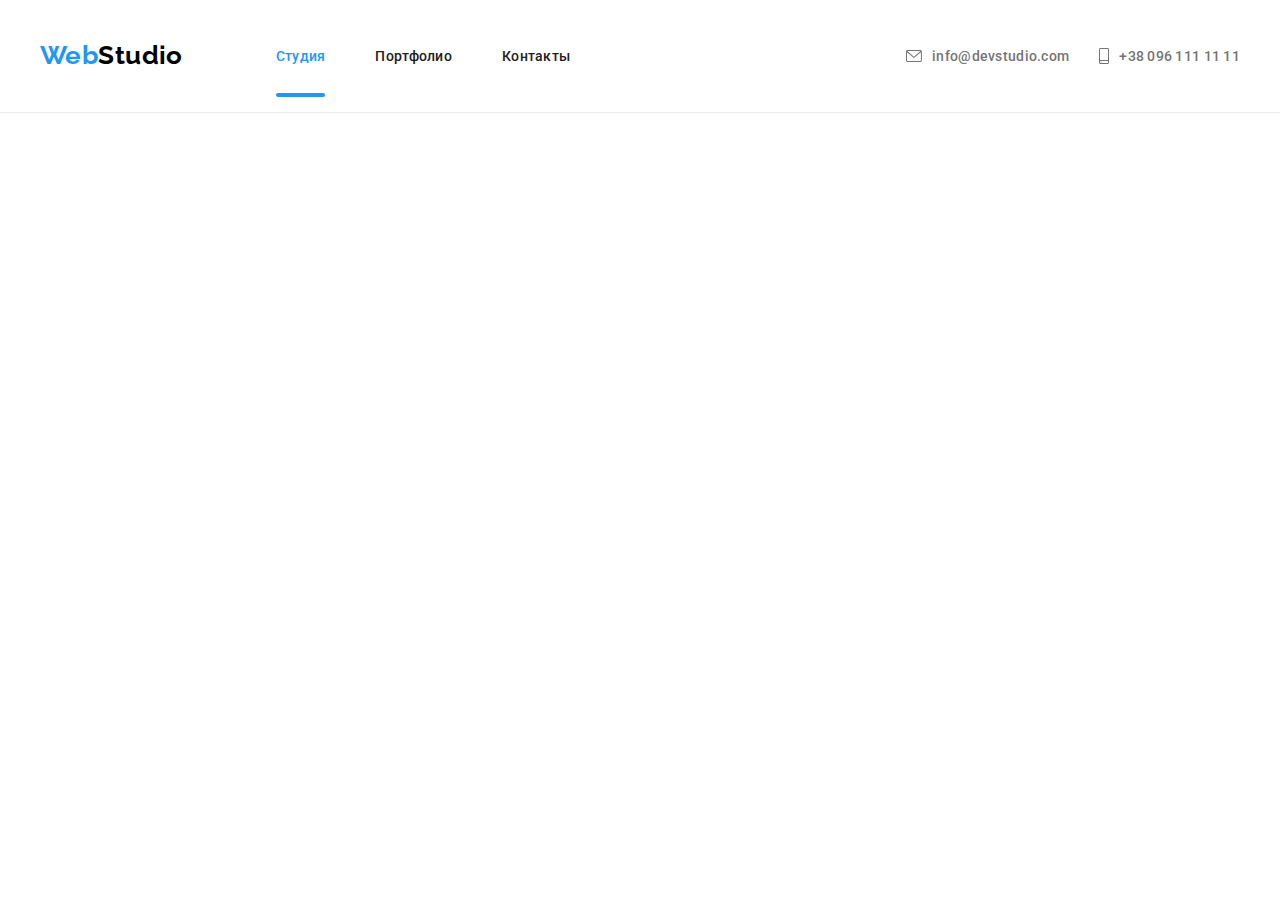
==== index.html @ 14b36545 "add burger-menu" ====
<!DOCTYPE html>
<html lang="ru">
  <head>
    <meta charset="UTF-8" />
    <meta http-equiv="X-UA-Compatible" content="IE=edge" />
    <meta name="viewport" content="width=device-width, initial-scale=1.0" />
    <title>Webstudio</title>
    <link rel="preconnect" href="https://fonts.googleapis.com" />
    <link rel="preconnect" href="https://fonts.gstatic.com" crossorigin />
    <link
      href="https://fonts.googleapis.com/css2?family=Raleway:wght@700&family=Roboto:wght@400;500;700;900&display=swap"
      rel="stylesheet"
    />
    <link
      rel="stylesheet"
      href="https://cdnjs.cloudflare.com/ajax/libs/modern-normalize/1.1.0/modern-normalize.min.css"
      integrity="sha512-wpPYUAdjBVSE4KJnH1VR1HeZfpl1ub8YT/NKx4PuQ5NmX2tKuGu6U/JRp5y+Y8XG2tV+wKQpNHVUX03MfMFn9Q=="
      crossorigin="anonymous"
      referrerpolicy="no-referrer"
    />
    <link rel="stylesheet" href="./css/main.min.css " />
  </head>
  <body>
    <!-- Шапка сайта -->
    <header class="header">
      <div class="container header-container">
        <a class="logo link" href="./index.html" lang="en">
          <span class="logo--accent-color">Web</span>Studio
        </a>

        <nav class="navigation">
          <ul class="navigation__list list">
            <li class="navigation__item">
              <a
                href="./index.html"
                class="navigation__link current text-link link"
                >Студия
              </a>
            </li>
            <li class="navigation__item">
              <a href="./portfolio.html" class="navigation__link text-link link"
                >Портфолио</a
              >
            </li>
            <li class="navigation__item">
              <a href="" class="navigation__link text-link link">Контакты</a>
            </li>
          </ul>
        </nav>
        <ul class="contacts">
          <li class="contacts__item link">
            <a
              class="contacts__link text-link"
              href="mailto:info@devstudio.com"
            >
              <svg class="contacts__icon leter" width="16" height="12">
                <use href="./images/icons.svg#leter"></use>
              </svg>
              info@devstudio.com</a
            >
          </li>
          <li class="contacts__item link">
            <a href="tel:+380961111111" class="contacts__link text-link">
              <svg class="contacts__icon smartphone" width="10" height="16">
                <use href="./images/icons.svg#smartphone"></use>
              </svg>
              +38 096 111 11 11
            </a>
          </li>
        </ul>
        <!-- Мобильное меню -->
        <button class="burger-menu" data-menu-open>
          <svg
            class="burger-icon-icon"
            aria-label="Переключатель мобильного меню"
            height="40px"
            width="40px"
          >
            <use href="./images/icons.svg#open-menu-mobile"></use>
          </svg>
        </button>
      </div>

      <div class="mobile-menu is-hidden" data-menu>
        <div class="mobile-menu__container">
          <button class="close-btn" data-menu-close>
            <svg class="close-btn-icon">
              <use href="./images/icons.svg#close-menu-mobile"></use>
            </svg>
          </button>
          <div class="mobile-menu__navigation">
            <ul class="mobile-menu__list list">
              <li class="mobile-menu__item">
                <a href="index.html" class="mobile-menu__link link">Студия</a>
              </li>
              <li class="mobile-menu__item">
                <a href="portfolio.html" class="mobile-menu__link link"
                  >Портфолио</a
                >
              </li>
              <li class="mobile-menu__item">
                <a href="" class="mobile-menu__link link">Контакты</a>
              </li>
            </ul>
          </div>
          <div class="mobile-menu__contacts">
            <ul class="mobile-contacts list">
              <li class="mobile-contacts__item">
                <a
                  href="tel:+380961111111"
                  class="
                    mobile-contacts__link mobile-contacts__link--markout
                    link
                  "
                  >+38 096 111 11 11</a
                >
              </li>
              <li class="mobile-contacts__item">
                <a
                  href="mailto:info@devstudio.com"
                  class="mobile-contacts__link link"
                  >info@devstudio.com</a
                >
              </li>
            </ul>
            <ul class="mobile-social list">
              <li class="mobile-social__item">
                <a href="" class="mobile-social__link link">Instagram</a>
              </li>
              <li class="mobile-social__item">
                <a href="" class="mobile-social__link link">Twitter</a>
              </li>
              <li class="mobile-social__item">
                <a href="" class="mobile-social__link link">Facebook</a>
              </li>
              <li class="mobile-social__item">
                <a href="" class="mobile-social__link link">LinkedIn</a>
              </li>
            </ul>
          </div>
        </div>
      </div>
    </header>

    <main>
      <!-- Герой -->
      <!-- <section class="hero hero--overlay">
        <div class="container">
          <h1 class="hero__title">Эффективные решения для вашего бизнеса</h1>
          <button data-modal-open type="button" class="button hero--button">
            Заказать услугу
          </button>
        </div>
      </section> -->

      <!--Наши преимущества-->
      <!-- <section class="section features">
        <div class="container">
          <h2 class="visually-hidden">Особенности</h2>
          <ul class="features__menu list">
            <li class="features__item">
              <div class="features__icon">
                <svg class="auth-nav-svg" width="70px" height="70px">
                  <use href="./images/icons.svg#icon-antenna"></use>
                </svg>
              </div>
              <h3 class="features__title">Внимание к деталям</h3>
              <p class="features__submit">
                Идейные соображения, а также начало повседневной работы по
                формированию позиции.
              </p>
            </li>
            <li class="features__item">
              <div class="features__icon">
                <svg class="auth-nav-svg" width="70px" height="70px">
                  <use href="./images/icons.svg#icon-clock"></use>
                </svg>
              </div>
              <h3 class="features__title">Пунктуальность</h3>
              <p class="features__submit">
                Задача организации, в особенности же рамки и место обучения
                кадров влечет за собой.
              </p>
            </li>
            <li class="features__item">
              <div class="features__icon">
                <svg class="auth-nav-svg" width="70px" height="70px">
                  <use href="./images/icons.svg#icon-diagram"></use>
                </svg>
              </div>
              <h3 class="features__title">Планирование</h3>
              <p class="features__submit">
                Равным образом консультация с широким активом в значительной
                степени обуславливает.
              </p>
            </li>
            <li class="features__item">
              <div class="features__icon">
                <svg class="auth-nav-svg" width="70px" height="70px">
                  <use href="./images/icons.svg#icon-astronaut"></use>
                </svg>
              </div>
              <h3 class="features__title">Современные технологии</h3>
              <p class="features__submit">
                Значимость этих проблем настолько очевидна, что реализация
                плановых заданий.
              </p>
            </li>
          </ul>
        </div>
      </section> -->
      <!--Чем мы занимаемся-->
      <!-- <section class="section work">
        <div class="container">
          <h2 class="section-title">Чем мы занимаемся</h2>
          <ul class="image-set list">
            <li class="image-set__item">
              <img
                class="image-set__image"
                src="./images/programer-working-his-desk.jpg"
                alt="программист работает за компьютером"
                style="width: 370px; height: 294px"
              />
              <div class="image-set__title">
                <h3 class="image-set__background">Десктопные приложения</h3>
              </div>
            </li>
            <li class="image-set__item">
              <img
                class="image-set__image"
                src="./images/designers-are-developing-application-smartphones.jpg"
                alt="дизайнер разрабатывает дизайн для телефона"
                style="width: 370px; height: 294px"
              />
              <div class="image-set__title">
                <h3 class="image-set__background">Мобильные приложения</h3>
              </div>
            </li>
            <li class="image-set__item">
              <img
                class="image-set__image"
                src="./images/creative-artist-web-design-with-working-colour.jpg"
                alt="вебдизайнер работает над цветом"
                style="width: 370px; height: 294px"
              />
              <div class="image-set__title">
                <h3 class="image-set__background">Дизайнерские решения</h3>
              </div>
            </li>
          </ul>
        </div>
      </section> -->
      <!--Наша команда-->
      <!-- <section class="team">
        <div class="container">
          <h2 class="section-title">Наша команда</h2>
          <ul class="team__menu list">
            <li class="team__item">
              <img
                class="team__image"
                src="./images/igor.jpg"
                alt="Игорь Демьяненко"
                style="width: 270px; height: 260px"
              />
              <div class="team__member">
                <h3 class="team__heading">Игорь Демьяненко</h3>
                <p lang="en" class="team__position">Product Designer</p>
                <ul class="social-menu team-social-menu list">
                  <li class="social-menu__item">
                    <a href="" class="social-menu__link">
                      <svg class="social-menu__icon" width="20" height="20">
                        <use href="./images/icons.svg#icon-instagram"></use>
                      </svg>
                    </a>
                  </li>
                  <li class="social-menu__item">
                    <a href="" class="social-menu__link">
                      <svg class="social-menu__icon" width="20" height="20">
                        <use href="./images/icons.svg#icon-twitter"></use>
                      </svg>
                    </a>
                  </li>
                  <li class="social-menu__item">
                    <a href="" class="social-menu__link">
                      <svg class="social-menu__icon" width="20" height="20">
                        <use href="./images/icons.svg#icon-facebook"></use>
                      </svg>
                    </a>
                  </li>
                  <li class="social-menu__item">
                    <a href="" class="social-menu__link">
                      <svg class="social-menu__icon" width="20" height="20">
                        <use href="./images/icons.svg#icon-linkedin"></use>
                      </svg>
                    </a>
                  </li>
                </ul>
              </div>
            </li>
            <li class="team__item">
              <img
                class="team__image"
                src="./images/olga.jpg"
                alt="Ольга Репина"
                style="width: 270px; height: 260px"
              />
              <div class="team__member">
                <h3 class="team__heading">Ольга Репина</h3>
                <p lang="en" class="team__position">Frontend Developer</p>
                <ul class="social-menu team-social-menu list">
                  <li class="social-menu__item">
                    <a href="" class="social-menu__link">
                      <svg class="social-menu__icon" width="20" height="20">
                        <use href="./images/icons.svg#icon-instagram"></use>
                      </svg>
                    </a>
                  </li>
                  <li class="social-menu__item">
                    <a href="" class="social-menu__link">
                      <svg class="social-menu__icon" width="20" height="20">
                        <use href="./images/icons.svg#icon-twitter"></use>
                      </svg>
                    </a>
                  </li>
                  <li class="social-menu__item">
                    <a href="" class="social-menu__link">
                      <svg class="social-menu__icon" width="20" height="20">
                        <use href="./images/icons.svg#icon-facebook"></use>
                      </svg>
                    </a>
                  </li>
                  <li class="social-menu__item">
                    <a href="" class="social-menu__link">
                      <svg class="social-menu__icon" width="20" height="20">
                        <use href="./images/icons.svg#icon-linkedin"></use>
                      </svg>
                    </a>
                  </li>
                </ul>
              </div>
            </li>
            <li class="team__item">
              <img
                class="team__image"
                src="./images/nicholas.jpg"
                alt="Николай Тарасов"
                style="width: 270px; height: 260px"
              />
              <div class="team__member">
                <h3 class="team__heading">Николай Тарасов</h3>
                <p lang="en" class="team__position">Marketing</p>
                <ul class="social-menu team-social-menu list">
                  <li class="social-menu__item">
                    <a href="" class="social-menu__link">
                      <svg class="social-menu__icon" width="20" height="20">
                        <use href="./images/icons.svg#icon-instagram"></use>
                      </svg>
                    </a>
                  </li>
                  <li class="social-menu__item">
                    <a href="" class="social-menu__link">
                      <svg class="social-menu__icon" width="20" height="20">
                        <use href="./images/icons.svg#icon-twitter"></use>
                      </svg>
                    </a>
                  </li>
                  <li class="social-menu__item">
                    <a href="" class="social-menu__link">
                      <svg class="social-menu__icon" width="20" height="20">
                        <use href="./images/icons.svg#icon-facebook"></use>
                      </svg>
                    </a>
                  </li>
                  <li class="social-menu__item">
                    <a href="" class="social-menu__link">
                      <svg class="social-menu__icon" width="20" height="20">
                        <use href="./images/icons.svg#icon-linkedin"></use>
                      </svg>
                    </a>
                  </li>
                </ul>
              </div>
            </li>
            <li class="team__item">
              <img
                class="team__image"
                src="./images/michael.jpg"
                alt="Михаил Ермаков"
                style="width: 270px; height: 260px"
              />
              <div class="team__member">
                <h3 class="team__heading">Михаил Ермаков</h3>
                <p lang="en" class="team__position">UI Designer</p>
                <ul class="social-menu team-social-menu list">
                  <li class="social-menu__item">
                    <a href="" class="social-menu__link">
                      <svg class="social-menu__icon" width="20" height="20">
                        <use href="./images/icons.svg#icon-instagram"></use>
                      </svg>
                    </a>
                  </li>
                  <li class="social-menu__item">
                    <a href="" class="social-menu__link">
                      <svg class="social-menu__icon" width="20" height="20">
                        <use href="./images/icons.svg#icon-twitter"></use>
                      </svg>
                    </a>
                  </li>
                  <li class="social-menu__item">
                    <a href="" class="social-menu__link">
                      <svg class="social-menu__icon" width="20" height="20">
                        <use href="./images/icons.svg#icon-facebook"></use>
                      </svg>
                    </a>
                  </li>
                  <li class="social-menu__item">
                    <a href="" class="social-menu__link">
                      <svg class="social-menu__icon" width="20" height="20">
                        <use href="./images/icons.svg#icon-linkedin"></use>
                      </svg>
                    </a>
                  </li>
                </ul>
              </div>
            </li>
          </ul>
        </div>
      </section> -->
      <!-- Наши клиенты -->
      <!-- <section class="section clients">
        <div class="container">
          <h2 class="section-title">Постоянные клиенты</h2>
          <ul class="clients__menu list">
            <li class="clients__item">
              <a class="clients__link" href="">
                <svg class="clients__icon" width="41" height="46.7">
                  <use href="./images/icons.svg#icon-logo-1"></use>
                </svg>
              </a>
            </li>
            <li class="clients__item">
              <a class="clients__link" href="">
                <svg class="clients__icon" width="40" height="52">
                  <use href="./images/icons.svg#icon-logo-2"></use>
                </svg>
              </a>
            </li>
            <li class="clients__item">
              <a class="clients__link" href="">
                <svg class="clients__icon" width="43.46" height="41.18">
                  <use href="./images/icons.svg#icon-logo-3"></use>
                </svg>
              </a>
            </li>
            <li class="clients__item">
              <a class="clients__link" href="">
                <svg class="clients__icon" width="84.44" height="40.62">
                  <use href="./images/icons.svg#icon-logo-4"></use>
                </svg>
              </a>
            </li>
            <li class="clients__item">
              <a class="clients__link" href="">
                <svg class="clients__icon" width="62.54" height="45.43">
                  <use href="./images/icons.svg#icon-logo-5"></use>
                </svg>
              </a>
            </li>
            <li class="clients__item">
              <a class="clients__link" href="">
                <svg class="clients__icon" width="93.79" height="43.93">
                  <use href="./images/icons.svg#icon-logo-6"></use>
                </svg>
              </a>
            </li>
          </ul>
        </div>
      </section>-->
    </main>

    <!--Футер-->
    <!-- <footer class="footer">
      <div class="container footer-container">
        <div class="footter__address">
          <a class="logo footer__logo" href="./index.html" lang="en">
            Web<span class="footer__logo--accent-logo">Studio</span>
          </a>
          <address class="address">
            <ul class="address__menu list">
              <li class="address__item">
                <a
                  href="https://www.google.com/maps/place/%D0%B1%D1%83%D0%BB.+%D0%9B%D0%B5%D1%81%D0%B8+%D0%A3%D0%BA%D1%80%D0%B0%D0%B8%D0%BD%D0%BA%D0%B8,+26,+%D0%9A%D0%B8%D0%B5%D0%B2,+02000/@50.4265807,30.5361971,17z/data=!3m1!4b1!4m5!3m4!1s0x40d4cf0e033ecbe9:0x57a4dffefec77da0!8m2!3d50.4265807!4d30.5383858"
                  class="address__link address__link_map"
                  target="_blank"
                  rel="noopener noreferrer"
                >
                  г. Киев, пр-т Леси Украинки, 26</a
                >
              </li>
              <li class="address__item">
                <a href="mailto:info@devstudio.com" class="address__link"
                  >info@devstudio.com
                </a>
              </li>
              <li class="address__item">
                <a href="tel:+380961111111" class="address__link">
                  +38 099 111 11 11
                </a>
              </li>
            </ul>
          </address>
        </div>
        <div class="footer__social-container">
          <p class="footer__title">присоединяйтесь</p>
          <ul class="social-menu list">
            <li class="social-menu__item">
              <a href="" class="social-menu__link social-menu__link_footer">
                <svg
                  class="social-menu__icon social-menu__icon_footer"
                  width="20"
                  height="20"
                >
                  <use href="./images/icons.svg#icon-instagram"></use>
                </svg>
              </a>
            </li>
            <li class="social-menu__item">
              <a href="" class="social-menu__link social-menu__link_footer">
                <svg
                  class="social-menu__icon social-menu__icon_footer"
                  width="20"
                  height="20"
                >
                  <use href="./images/icons.svg#icon-twitter"></use>
                </svg>
              </a>
            </li>
            <li class="social-menu__item">
              <a href="" class="social-menu__link social-menu__link_footer">
                <svg
                  class="social-menu__icon social-menu__icon_footer"
                  width="24"
                  height="24"
                >
                  <use href="./images/icons.svg#icon-facebook"></use>
                </svg>
              </a>
            </li>
            <li class="social-menu__item">
              <a href="" class="social-menu__link social-menu__link_footer">
                <svg
                  class="social-menu__icon social-menu__icon_footer"
                  width="20"
                  height="20"
                >
                  <use href="./images/icons.svg#icon-linkedin"></use>
                </svg>
              </a>
            </li>
          </ul>
        </div>
        <div class="subscribe">
          <p class="footer__title">Подпишитесь на рассылку</p>
          <div class="subscribe__block">
            <form class="subscribe__label" name="e-mail">
              <input
                class="subscribe__input"
                type="email"
                name="email"
                placeholder="E-mail"
              />
              <span class="subscribe__field">
                <button type="submit" class="button button_subscribe">
                  Подписаться
                </button>
                <span class="subscribe__icon"></span>
              </span>
            </form>
          </div>
        </div>
      </div>
    </footer> -->
    <!-- Модальное окно -->
    <!-- <div class="backdrop is-hidden" data-modal>
        <div class="modal">
          <button data-modal-close class="modal__close-btn">
            <svg class="modal-close-icon" width="18" height="18">
              <use href="./images/icons.svg#icon-cross"></use>
            </svg>
          </button>
          <p class="form-text-title">Оставьте свои данные, мы вам перезвоним</p>
          <form
            class="modal-form"
            action="git"
            name="form-data"
            autocomplete="on"
          >
            <div class="modal-form__content">
              <label class="modal-form__label"
                >Имя
                <span class="modal-form__wraper">
                  <input
                    class="modal-form__input"
                    type="text"
                    name="name"
                    minlength="2"
                    pattern="[a-zA-Zа-яёА-ЯЁ]+"
                    title="Имя должно содержать символы кириллицы или латиницы"
                    autofocus
                    required
                    placeholder=" "
                  />
                  <svg class="modal-form__icon" width="18" height="18">
                    <use href="./images/icons.svg#icon-person"></use>
                  </svg>
                </span>
              </label>
            </div>
            <div class="modal-form__content">
              <label class="modal-form__label"
                >Телефон
                <span class="modal-form__wraper">
                  <input
                    class="modal-form__input"
                    type="tel"
                    name="tel"
                    required
                    title="099-000-00-00"
                    pattern="[0-9]{3}-[0-9]{3}-[0-9]{2}-[0-9]{2}"
                    placeholder=" " />
                  <svg class="modal-form__icon" width="18" height="18">
                    <use href="./images/icons.svg#icon-phone-data"></use></svg
                ></span>
              </label>
            </div>
            <div class="modal-form__content">
              <label for="email" class="modal-form__label">
                Почта
                <span class="modal-form__wraper">
                  <input
                    class="modal-form__input"
                    type="email"
                    name="email"
                    id="email"
                    required
                    placeholder=" " />
                  <svg class="modal-form__icon" width="18" height="18">
                    <use href="./images/icons.svg#icon-email"></use></svg
                ></span>
              </label>
            </div>
            <div class="modal-form__content">
              <label for="comment" class="modal-form__label">Комментарий</label>
              <textarea
                class="modal-form__input modal-form-message"
                name="comment"
                placeholder="Введите текст"
                id="comment"
              ></textarea>
            </div>
            <div class="checkbox">
              <input
                type="checkbox"
                name="policy"
                id="policy"
                class="checkbox__input visually-hidden"
                required
              />
              <label class="checkbox__label" for="policy">
                Cоглашаюсь с рассылкой и принимаю &nbsp
                <a href="" style="color: #2196f3">Условия договора</a>
              </label>
            </div>
            <button type="submit" class="button form--button">Отправить</button>
          </form>
        </div>
      </div> -->
    <!-- </div> -->
  
    <script src="./js/menu-mobile.js"></script>
    <script src="./js/modal.js"></script>
  </body>
</html>
---- css/main.min.css ----
:root{--primary-text-color: #757575;--title-text-color: #212121;--accent-color: #2196f3;--hero-but-hover: #188ce8;--logo-black-color: #000000;--logo-bg-white-color: #ffffff;--hero-footer-bg-color: #2f303a;--secondary-bg-color: #f5f4fa;--work-bg-color: #e5e5e5;--border-header: #ececec;--border-client: #afb1b8;--portfolio-list-item-shadow: 1px 4px 6px rgba(0, 0, 0, 0.16),
    0px 4px 4px rgba(0, 0, 0, 0.06), 0px 1px 1px rgba(0, 0, 0, 0.12);--timing-function: cubic-bezier(0.4, 0, 0.2, 1);--base-font-size: calc((10 / 16) * 100%)}.visually-hidden{position:absolute;width:1px;height:1px;margin:-1px;border:0;padding:0;white-space:nowrap;clip-path:inset(100%);clip:rect(0 0 0 0);overflow:hidden}html{font-size:var(--base-font-size)}body{font-family:Roboto, sans-serif;font-size:1.4rem;letter-spacing:0.03em;color:var(--title-text-color);background-color:var(--logo-bg-white-color)}h1,h2,h3,h4,h5,h6,p,ul{margin:0;padding:0}ul{list-style:none}img{display:block;max-width:100%}.link{text-decoration:none}.container{margin-left:auto;margin-right:auto;padding-left:15px;padding-right:15px}@media (min-width: 480px){.container{width:480px}}@media (min-width: 768px){.container{width:768px}}@media (min-width: 1200px){.container{width:1200px}}.logo{display:inline-block;font-family:Raleway, sans-serif;font-weight:700;font-size:2.4rem;line-height:calc(33.19 / 24);color:var(--logo-black-color)}@media (max-width: 767px){.logo{padding-top:16px;padding-bottom:16px}}@media (min-width: 768px){.logo{padding-top:26px;padding-bottom:26px;margin-right:88px}}@media (min-width: 1200px){.logo{padding-top:24px;padding-bottom:25px;margin-right:93px;font-size:2.6rem;line-height:calc(31 / 26)}}.logo .link{display:block}.logo--accent-color{color:var(--accent-color)}.footer__logo{display:block;margin-bottom:20px;text-align:center;color:var(--logo-bg-white-color)}@media (min-width: 1200px){.footer__logo{text-align:left}}.mobile-menu{position:fixed;z-index:50;top:0;left:0;width:100vw;height:100vh}@media (min-width: 768px){.mobile-menu{display:none}}.mobile-menu.is-open{opacity:0;visibility:hidden;pointer-events:none;transition:opacity 250ms var(--timing-function)}.mobile-menu__container{position:relative;display:flex;flex-direction:column;justify-content:space-between;height:100%;padding-top:48px;padding-bottom:48px;padding-left:40px;padding-right:40px}.close-btn{position:absolute;top:10px;right:15px;display:flex;justify-content:center;align-items:center;width:40px;height:40px;border:none;background-color:transparent;cursor:pointer;padding:0;line-height:0}.close-btn-icon{fill:currentColor;transition:fill 250ms var(--timing-function)}.close-btn-icon:hover .close-btn-icon,.close-btn-icon:focus .close-btn-icon{fill:var(--accent-color)}.mobile-menu__item:not(:last-child){margin-bottom:32px}.mobile-menu__link{display:block;font-size:4rem;line-height:calc(47 / 40);color:var(--title-text-color)}.mobile-menu__contacts{margin-top:auto}.mobile-contacts{margin-bottom:64px}.mobile-contacts__item:not(:last-child){margin-bottom:32px}.mobile-contacts__link{font-size:2.4rem;line-height:calc(40 / 34);color:var(--primary-text-color)}.mobile-contacts__link--markout{font-size:3.4rem;line-height:calc(28 / 24);color:var(--accent-color)}@media screen and (min-width: 320px) and (max-width: 380px){.mobile-contacts__link--markout{font-size:26px}}.mobile-social{display:flex}.mobile-social__item:not(:last-child){padding-right:10px;border-right:1px solid rgba(33,33,33,0.2);margin-right:10px}.mobile-social__link{font-size:1.8rem;line-height:calc(22 / 18);color:var(--accent-color)}.burger-menu{display:flex;justify-content:center;align-items:center;width:40px;height:40px;border:none;background-color:transparent;cursor:pointer}.burger-menu .burger-menu__icon{fill:currentColor;transition:fill 250ms var(--timing-function)}@media (min-width: 768px){.burger-menu{display:none}}.burger-menu:hover .burger-menu__icon,.burger-menu:focus .burger-menu__icon{fill:var(--accent-color)}.button{display:inline-block;font-family:'Roboto';font-weight:700;line-height:1.87;min-width:73px;min-height:50px;font-size:16px;letter-spacing:0.06em;border:transparent;border-radius:4px;text-align:center;cursor:pointer;color:var(--logo-bg-white-color);background-color:var(--accent-color);transition:color 250ms var(--timing-function),background-color 250ms var(--timing-function)}.hero--button,.form--button,.subscribe--button{padding:10px 32px;box-shadow:0px 4px 4px rgba(0,0,0,0.15)}.hero--button:hover,.hero--button:focus{color:var(--logo-bg-white-color);background-color:var(--hero-but-hover)}.button--primary,.button--secondary{padding:6px 22px;font-weight:500;line-height:1.62;letter-spacing:0.03em}.button--primary:hover,.button--primary:focus{box-shadow:0px 3px 1px rgba(0,0,0,0.1),0px 1px 2px rgba(0,0,0,0.08),0px 2px 2px rgba(0,0,0,0.12)}.button--secondary{color:var(--title-text-color);background-color:var(--secondary-bg-color)}.button--secondary:hover,.button--secondary:focus{color:var(--logo-bg-white-color);background-color:var(--accent-color);box-shadow:0px 3px 1px rgba(0,0,0,0.1),0px 1px 2px rgba(0,0,0,0.08),0px 2px 2px rgba(0,0,0,0.12)}.button_subscribe{padding:10px 62px 10px 29px}.button_subscribe:hover,.button_subscribe:focus{color:var(--logo-bg-white-color);background-color:var(--hero-but-hover)}.text-link{display:block;padding-top:32px;padding-bottom:32px;font-weight:500;font-size:14px;line-height:calc(16 / 14);letter-spacing:0.02em;color:currentColor;transition:color 250ms var(--timing-function)}.header{position:absolute;top:0;left:0;width:100%;padding-top:16px;padding-bottom:16px}@media (min-width: 768px){.header{position:fixed;width:100%;min-height:80px;top:0;left:0;z-index:1;background-color:var(--logo-bg-white-color);border-bottom:1px solid #ececec}}.header-container{display:flex;display:flex;justify-content:space-between;align-items:center}@media screen and (min-width: 1200px){.header-container{display:flex;justify-content:center;align-items:center}}.navigation{display:none}@media screen and (min-width: 768px){.navigation{display:flex;justify-content:center;align-items:center}}.navigation__list{display:flex}.navigation__item{position:relative}@media (min-width: 768px){.navigation__item:not(:last-child){margin-right:50px}}.navigation__link{display:block;padding-top:32px;padding-bottom:32px;color:currentColor;transition-property:color;transition:color 250ms var(--timing-function)}.navigation__link:hover,.navigation__link:focus{color:var(--accent-color)}.navigation__link.current{position:relative;color:var(--accent-color)}.navigation__link.current::after{content:'';position:absolute;left:0;bottom:-1px;display:block;width:100%;height:4px;background-color:var(--accent-color);border-radius:2px}.contacts{display:none}@media (min-width: 768px){.contacts{display:flex;flex-direction:column;align-items:start}}@media (min-width: 1200px){.contacts{display:flex;flex-direction:row;margin-left:auto}}@media (min-width: 1200px){.contacts__item:not(:last-child){margin-right:30px}}.contacts__link{display:flex;justify-content:center;align-items:center;color:var(--primary-text-color);padding-top:5px;padding-bottom:5px;text-decoration:none}.contacts__link:hover,.contacts__link:focus{color:var(--accent-color)}.contacts__icon{fill:var(--primary-text-color);transition:fill 250ms var(--timing-function)}.contacts__icon.leter{width:14px;height:10px;margin-right:8px;fill:currentColor}@media (min-width: 1200px){.contacts__icon.leter{width:16px;height:12px;margin-right:10px}}.contacts__icon.smartphone{width:10px;height:14px;margin-right:8px;fill:currentColor}@media (min-width: 1200px){.contacts__icon.smartphone{width:10px;height:16px;margin-right:10px}}.contacts__icon:hover .contacts__icon,.contacts__icon:focus .contacts__icon{fill:var(--accent-color)}
/*# sourceMappingURL=main.min.css.map */
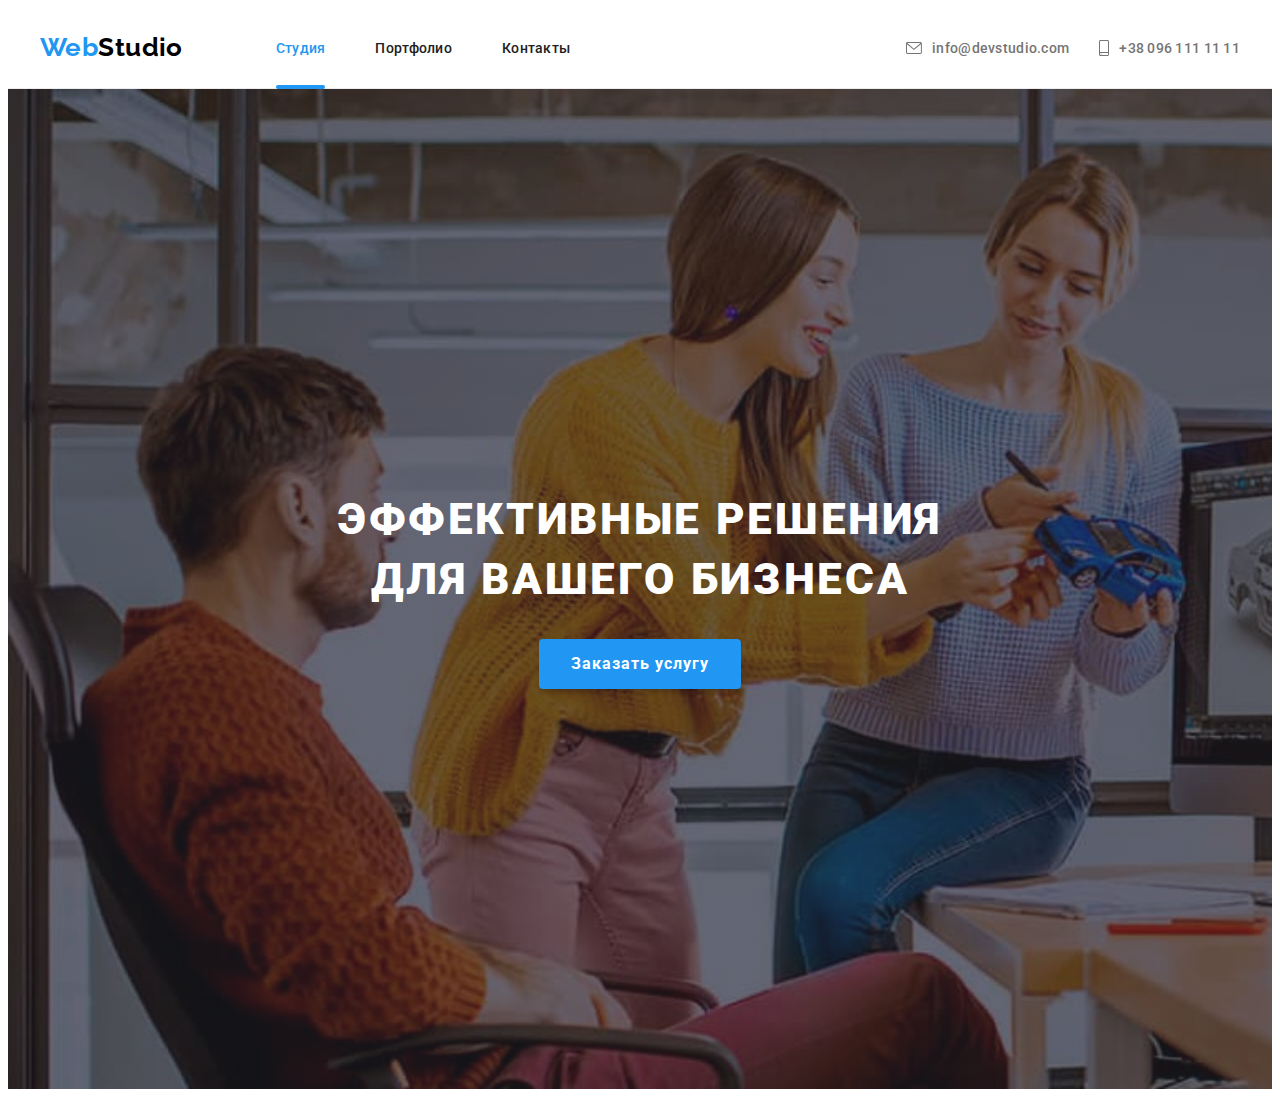
==== commit a4840f3a: "add adeptive for hero" ====
--- a/index.html
+++ b/index.html
@@ -69,9 +69,9 @@
           </li>
         </ul>
         <!-- Мобильное меню -->
-        <button class="burger-menu" data-menu-open>
+        <button class="menu-toggle burger-menu" data-menu-open>
           <svg
-            class="burger-icon-icon"
+            class="menu-toggle__icon"
             aria-label="Переключатель мобильного меню"
             height="40px"
             width="40px"
@@ -81,17 +81,17 @@
         </button>
       </div>
 
-      <div class="mobile-menu is-hidden" data-menu>
+      <div class="mobile-menu" data-menu>
         <div class="mobile-menu__container">
-          <button class="close-btn" data-menu-close>
-            <svg class="close-btn-icon">
+          <button class="menu-toggle close-btn" data-menu-close>
+            <svg class="menu-toggle__icon">
               <use href="./images/icons.svg#close-menu-mobile"></use>
             </svg>
           </button>
           <div class="mobile-menu__navigation">
             <ul class="mobile-menu__list list">
               <li class="mobile-menu__item">
-                <a href="index.html" class="mobile-menu__link link">Студия</a>
+                <a href="index.html" class="mobile-menu__link mobile-menu__link--active link">Студия</a>
               </li>
               <li class="mobile-menu__item">
                 <a href="portfolio.html" class="mobile-menu__link link"
@@ -144,14 +144,14 @@
 
     <main>
       <!-- Герой -->
-      <!-- <section class="hero hero--overlay">
+      <section class="hero hero--overlay">
         <div class="container">
           <h1 class="hero__title">Эффективные решения для вашего бизнеса</h1>
           <button data-modal-open type="button" class="button hero--button">
             Заказать услугу
           </button>
         </div>
-      </section> -->
+      </section>
 
       <!--Наши преимущества-->
       <!-- <section class="section features">
--- a/css/main.min.css
+++ b/css/main.min.css
@@ -1,3 +1,7 @@
 :root{--primary-text-color: #757575;--title-text-color: #212121;--accent-color: #2196f3;--hero-but-hover: #188ce8;--logo-black-color: #000000;--logo-bg-white-color: #ffffff;--hero-footer-bg-color: #2f303a;--secondary-bg-color: #f5f4fa;--work-bg-color: #e5e5e5;--border-header: #ececec;--border-client: #afb1b8;--portfolio-list-item-shadow: 1px 4px 6px rgba(0, 0, 0, 0.16),
-    0px 4px 4px rgba(0, 0, 0, 0.06), 0px 1px 1px rgba(0, 0, 0, 0.12);--timing-function: cubic-bezier(0.4, 0, 0.2, 1);--base-font-size: calc((10 / 16) * 100%)}.visually-hidden{position:absolute;width:1px;height:1px;margin:-1px;border:0;padding:0;white-space:nowrap;clip-path:inset(100%);clip:rect(0 0 0 0);overflow:hidden}html{font-size:var(--base-font-size)}body{font-family:Roboto, sans-serif;font-size:1.4rem;letter-spacing:0.03em;color:var(--title-text-color);background-color:var(--logo-bg-white-color)}h1,h2,h3,h4,h5,h6,p,ul{margin:0;padding:0}ul{list-style:none}img{display:block;max-width:100%}.link{text-decoration:none}.container{margin-left:auto;margin-right:auto;padding-left:15px;padding-right:15px}@media (min-width: 480px){.container{width:480px}}@media (min-width: 768px){.container{width:768px}}@media (min-width: 1200px){.container{width:1200px}}.logo{display:inline-block;font-family:Raleway, sans-serif;font-weight:700;font-size:2.4rem;line-height:calc(33.19 / 24);color:var(--logo-black-color)}@media (max-width: 767px){.logo{padding-top:16px;padding-bottom:16px}}@media (min-width: 768px){.logo{padding-top:26px;padding-bottom:26px;margin-right:88px}}@media (min-width: 1200px){.logo{padding-top:24px;padding-bottom:25px;margin-right:93px;font-size:2.6rem;line-height:calc(31 / 26)}}.logo .link{display:block}.logo--accent-color{color:var(--accent-color)}.footer__logo{display:block;margin-bottom:20px;text-align:center;color:var(--logo-bg-white-color)}@media (min-width: 1200px){.footer__logo{text-align:left}}.mobile-menu{position:fixed;z-index:50;top:0;left:0;width:100vw;height:100vh}@media (min-width: 768px){.mobile-menu{display:none}}.mobile-menu.is-open{opacity:0;visibility:hidden;pointer-events:none;transition:opacity 250ms var(--timing-function)}.mobile-menu__container{position:relative;display:flex;flex-direction:column;justify-content:space-between;height:100%;padding-top:48px;padding-bottom:48px;padding-left:40px;padding-right:40px}.close-btn{position:absolute;top:10px;right:15px;display:flex;justify-content:center;align-items:center;width:40px;height:40px;border:none;background-color:transparent;cursor:pointer;padding:0;line-height:0}.close-btn-icon{fill:currentColor;transition:fill 250ms var(--timing-function)}.close-btn-icon:hover .close-btn-icon,.close-btn-icon:focus .close-btn-icon{fill:var(--accent-color)}.mobile-menu__item:not(:last-child){margin-bottom:32px}.mobile-menu__link{display:block;font-size:4rem;line-height:calc(47 / 40);color:var(--title-text-color)}.mobile-menu__contacts{margin-top:auto}.mobile-contacts{margin-bottom:64px}.mobile-contacts__item:not(:last-child){margin-bottom:32px}.mobile-contacts__link{font-size:2.4rem;line-height:calc(40 / 34);color:var(--primary-text-color)}.mobile-contacts__link--markout{font-size:3.4rem;line-height:calc(28 / 24);color:var(--accent-color)}@media screen and (min-width: 320px) and (max-width: 380px){.mobile-contacts__link--markout{font-size:26px}}.mobile-social{display:flex}.mobile-social__item:not(:last-child){padding-right:10px;border-right:1px solid rgba(33,33,33,0.2);margin-right:10px}.mobile-social__link{font-size:1.8rem;line-height:calc(22 / 18);color:var(--accent-color)}.burger-menu{display:flex;justify-content:center;align-items:center;width:40px;height:40px;border:none;background-color:transparent;cursor:pointer}.burger-menu .burger-menu__icon{fill:currentColor;transition:fill 250ms var(--timing-function)}@media (min-width: 768px){.burger-menu{display:none}}.burger-menu:hover .burger-menu__icon,.burger-menu:focus .burger-menu__icon{fill:var(--accent-color)}.button{display:inline-block;font-family:'Roboto';font-weight:700;line-height:1.87;min-width:73px;min-height:50px;font-size:16px;letter-spacing:0.06em;border:transparent;border-radius:4px;text-align:center;cursor:pointer;color:var(--logo-bg-white-color);background-color:var(--accent-color);transition:color 250ms var(--timing-function),background-color 250ms var(--timing-function)}.hero--button,.form--button,.subscribe--button{padding:10px 32px;box-shadow:0px 4px 4px rgba(0,0,0,0.15)}.hero--button:hover,.hero--button:focus{color:var(--logo-bg-white-color);background-color:var(--hero-but-hover)}.button--primary,.button--secondary{padding:6px 22px;font-weight:500;line-height:1.62;letter-spacing:0.03em}.button--primary:hover,.button--primary:focus{box-shadow:0px 3px 1px rgba(0,0,0,0.1),0px 1px 2px rgba(0,0,0,0.08),0px 2px 2px rgba(0,0,0,0.12)}.button--secondary{color:var(--title-text-color);background-color:var(--secondary-bg-color)}.button--secondary:hover,.button--secondary:focus{color:var(--logo-bg-white-color);background-color:var(--accent-color);box-shadow:0px 3px 1px rgba(0,0,0,0.1),0px 1px 2px rgba(0,0,0,0.08),0px 2px 2px rgba(0,0,0,0.12)}.button_subscribe{padding:10px 62px 10px 29px}.button_subscribe:hover,.button_subscribe:focus{color:var(--logo-bg-white-color);background-color:var(--hero-but-hover)}.text-link{display:block;padding-top:32px;padding-bottom:32px;font-weight:500;font-size:14px;line-height:calc(16 / 14);letter-spacing:0.02em;color:currentColor;transition:color 250ms var(--timing-function)}.header{position:absolute;top:0;left:0;width:100%;padding-top:16px;padding-bottom:16px}@media (min-width: 768px){.header{position:fixed;width:100%;min-height:80px;top:0;left:0;z-index:1;background-color:var(--logo-bg-white-color);border-bottom:1px solid #ececec}}.header-container{display:flex;display:flex;justify-content:space-between;align-items:center}@media screen and (min-width: 1200px){.header-container{display:flex;justify-content:center;align-items:center}}.navigation{display:none}@media screen and (min-width: 768px){.navigation{display:flex;justify-content:center;align-items:center}}.navigation__list{display:flex}.navigation__item{position:relative}@media (min-width: 768px){.navigation__item:not(:last-child){margin-right:50px}}.navigation__link{display:block;padding-top:32px;padding-bottom:32px;color:currentColor;transition-property:color;transition:color 250ms var(--timing-function)}.navigation__link:hover,.navigation__link:focus{color:var(--accent-color)}.navigation__link.current{position:relative;color:var(--accent-color)}.navigation__link.current::after{content:'';position:absolute;left:0;bottom:-1px;display:block;width:100%;height:4px;background-color:var(--accent-color);border-radius:2px}.contacts{display:none}@media (min-width: 768px){.contacts{display:flex;flex-direction:column;align-items:start}}@media (min-width: 1200px){.contacts{display:flex;flex-direction:row;margin-left:auto}}@media (min-width: 1200px){.contacts__item:not(:last-child){margin-right:30px}}.contacts__link{display:flex;justify-content:center;align-items:center;color:var(--primary-text-color);padding-top:5px;padding-bottom:5px;text-decoration:none}.contacts__link:hover,.contacts__link:focus{color:var(--accent-color)}.contacts__icon{fill:var(--primary-text-color);transition:fill 250ms var(--timing-function)}.contacts__icon.leter{width:14px;height:10px;margin-right:8px;fill:currentColor}@media (min-width: 1200px){.contacts__icon.leter{width:16px;height:12px;margin-right:10px}}.contacts__icon.smartphone{width:10px;height:14px;margin-right:8px;fill:currentColor}@media (min-width: 1200px){.contacts__icon.smartphone{width:10px;height:16px;margin-right:10px}}.contacts__icon:hover .contacts__icon,.contacts__icon:focus .contacts__icon{fill:var(--accent-color)}
+    0px 4px 4px rgba(0, 0, 0, 0.06), 0px 1px 1px rgba(0, 0, 0, 0.12);--timing-function: cubic-bezier(0.4, 0, 0.2, 1);--base-font-size: calc((10 / 16) * 100%);--bg-linear-gradient: linear-gradient(
+    to right,
+    rgba(47, 48, 58, 0.4),
+    rgba(47, 48, 58, 0.4)
+  )}.visually-hidden{position:absolute;width:1px;height:1px;margin:-1px;border:0;padding:0;white-space:nowrap;clip-path:inset(100%);clip:rect(0 0 0 0);overflow:hidden}html{font-size:var(--base-font-size)}body{font-family:Roboto, sans-serif;font-size:1.4rem;letter-spacing:0.03em;color:var(--title-text-color);background-color:var(--logo-bg-white-color)}h1,h2,h3,h4,h5,h6,p,ul{margin:0;padding:0}ul{list-style:none}img{display:block;max-width:100%}.link{text-decoration:none}.container{margin-left:auto;margin-right:auto;padding-left:15px;padding-right:15px}@media (min-width: 480px){.container{width:480px}}@media (min-width: 768px){.container{width:768px}}@media (min-width: 1200px){.container{width:1200px}}.section{padding-top:94px;padding-bottom:94px}.logo{display:inline-block;font-family:Raleway, sans-serif;font-weight:700;font-size:2.4rem;line-height:calc(33.19 / 24);color:var(--logo-black-color)}@media (max-width: 767px){.logo{padding-top:16px;padding-bottom:16px}}@media (min-width: 768px){.logo{padding-top:26px;padding-bottom:26px;margin-right:88px}}@media (min-width: 1200px){.logo{padding-top:24px;padding-bottom:25px;margin-right:93px;font-size:2.6rem;line-height:calc(31 / 26)}}.logo .link{display:block}.logo--accent-color{color:var(--accent-color)}.footer__logo{display:block;margin-bottom:20px;text-align:center;color:var(--logo-bg-white-color)}@media (min-width: 1200px){.footer__logo{text-align:left}}.mobile-menu{position:fixed;z-index:50;top:0;left:0;width:100vw;height:100vh;transform:translateY(-150%);transition:transform 250ms var(--timing-function);overflow-y:scroll}@media (min-width: 768px){.mobile-menu{display:none}}.mobile-menu.is-open{transform:translateY(0)}.mobile-menu__container{position:relative;display:flex;flex-direction:column;justify-content:space-between;height:100%;padding-top:48px;padding-bottom:48px;padding-left:40px;padding-right:40px}.menu-toggle{height:40px;padding:0;border:none;background:none}.menu-toggle:hover,.menu-toggle:focus{fill:var(--accent-color)}.menu-toggle__icon{fill:inherit;transition:fill 250ms cubic-bezier(0.4, 0, 0.2, 1)}.close-btn{position:absolute;top:10px;right:15px;width:40px;height:40px}.menu-toggle__icon{fill:inherit;transition:fill 250ms var(--timing-function)}.menu-toggle__icon:hover .close-btn-icon,.menu-toggle__icon:focus .close-btn-icon{fill:var(--accent-color)}.mobile-menu__item:not(:last-child){margin-bottom:32px}.mobile-menu__link{display:block;font-size:4rem;line-height:calc(47 / 40);color:var(--title-text-color)}.mobile-menu__link--active{color:var(--accent-color)}.mobile-menu__contacts{margin-top:auto}.mobile-contacts{margin-bottom:64px}.mobile-contacts__item:not(:last-child){margin-bottom:32px}.mobile-contacts__link{font-size:2.4rem;line-height:calc(40 / 34);color:var(--primary-text-color)}.mobile-contacts__link--markout{font-size:3.4rem;line-height:calc(28 / 24);color:var(--accent-color)}@media screen and (min-width: 320px) and (max-width: 380px){.mobile-contacts__link--markout{font-size:26px}}.mobile-social{display:flex}.mobile-social__item:not(:last-child){padding-right:10px;border-right:1px solid rgba(33,33,33,0.2);margin-right:10px}.mobile-social__link{font-size:1.8rem;line-height:calc(22 / 18);color:var(--accent-color)}.burger-menu{display:flex;justify-content:center;align-items:center;width:40px;height:40px;border:none;background-color:transparent;cursor:pointer}.burger-menu .burger-menu__icon{fill:currentColor;transition:fill 250ms var(--timing-function)}@media (min-width: 768px){.burger-menu{display:none}}.burger-menu:hover .burger-menu__icon,.burger-menu:focus .burger-menu__icon{fill:var(--accent-color)}.burger-icon-icon{width:40px;height:40px}.button{display:inline-block;font-family:'Roboto';font-weight:700;line-height:1.87;min-width:73px;min-height:50px;font-size:16px;letter-spacing:0.06em;border:transparent;border-radius:4px;text-align:center;cursor:pointer;color:var(--logo-bg-white-color);background-color:var(--accent-color);transition:color 250ms var(--timing-function),background-color 250ms var(--timing-function)}.hero--button,.form--button,.subscribe--button{padding:10px 32px;box-shadow:0px 4px 4px rgba(0,0,0,0.15)}.hero--button:hover,.hero--button:focus{color:var(--logo-bg-white-color);background-color:var(--hero-but-hover)}.button--primary,.button--secondary{padding:6px 22px;font-weight:500;line-height:1.62;letter-spacing:0.03em}.button--primary:hover,.button--primary:focus{box-shadow:0px 3px 1px rgba(0,0,0,0.1),0px 1px 2px rgba(0,0,0,0.08),0px 2px 2px rgba(0,0,0,0.12)}.button--secondary{color:var(--title-text-color);background-color:var(--secondary-bg-color)}.button--secondary:hover,.button--secondary:focus{color:var(--logo-bg-white-color);background-color:var(--accent-color);box-shadow:0px 3px 1px rgba(0,0,0,0.1),0px 1px 2px rgba(0,0,0,0.08),0px 2px 2px rgba(0,0,0,0.12)}.button_subscribe{padding:10px 62px 10px 29px}.button_subscribe:hover,.button_subscribe:focus{color:var(--logo-bg-white-color);background-color:var(--hero-but-hover)}.text-link{display:block;padding-top:32px;padding-bottom:32px;font-weight:500;font-size:14px;line-height:calc(16 / 14);letter-spacing:0.02em;color:currentColor;transition:color 250ms var(--timing-function)}@media (min-width: 768px){.header{background-color:var(--logo-bg-white-color);border-bottom:1px solid #ececec}}.header-container{display:flex;justify-content:space-between;align-items:center}@media screen and (min-width: 1200px){.header-container{display:flex;justify-content:center;align-items:center}}.navigation{display:none}@media screen and (min-width: 768px){.navigation{display:flex;justify-content:center;align-items:center}}.navigation__list{display:flex}.navigation__item{position:relative}@media (min-width: 768px){.navigation__item:not(:last-child){margin-right:50px}}.navigation__link{display:block;padding-top:32px;padding-bottom:32px;color:currentColor;transition-property:color;transition:color 250ms var(--timing-function)}.navigation__link:hover,.navigation__link:focus{color:var(--accent-color)}.navigation__link.current{position:relative;color:var(--accent-color)}.navigation__link.current::after{content:'';position:absolute;left:0;bottom:-1px;display:block;width:100%;height:4px;background-color:var(--accent-color);border-radius:2px}.contacts{display:none}@media (min-width: 768px){.contacts{display:flex;flex-direction:column;align-items:start}}@media (min-width: 1200px){.contacts{display:flex;flex-direction:row;margin-left:auto}}@media (min-width: 1200px){.contacts__item:not(:last-child){margin-right:30px}}.contacts__link{display:flex;justify-content:center;align-items:center;color:var(--primary-text-color);padding-top:5px;padding-bottom:5px;text-decoration:none}.contacts__link:hover,.contacts__link:focus{color:var(--accent-color)}.contacts__icon{fill:var(--primary-text-color);transition:fill 250ms var(--timing-function)}.contacts__icon.leter{width:14px;height:10px;margin-right:8px;fill:currentColor}@media (min-width: 1200px){.contacts__icon.leter{width:16px;height:12px;margin-right:10px}}.contacts__icon.smartphone{width:10px;height:14px;margin-right:8px;fill:currentColor}@media (min-width: 1200px){.contacts__icon.smartphone{width:10px;height:16px;margin-right:10px}}.contacts__icon:hover .contacts__icon,.contacts__icon:focus .contacts__icon{fill:var(--accent-color)}.hero{display:flex;flex-direction:column;justify-content:center;align-items:center;margin-left:auto;margin-right:auto;width:100%;height:400px;background-color:var(--hero-footer-bg-color);background-image:var(--bg-linear-gradient),url("../images/banner/mobile/banner.jpg");background-repeat:no-repeat;background-size:cover}@media screen and (min-device-pixel-ratio: 2), (-webkit-min-device-pixel-ratio: 2), (min-resolution: 192dpi), (min-resolution: 2dppx){.hero{background-image:var(--bg-linear-gradient),url(../images/banner/mobile/banner@2x.jpg)}}@media (min-width: 768px){.hero{height:400px;background-image:var(--bg-linear-gradient),url(../images/banner/tablet/banner.jpg);max-width:768px}}@media screen and (min-width: 768px) and (min-device-pixel-ratio: 2), (min-width: 768px) and (-webkit-min-device-pixel-ratio: 2), (min-width: 768px) and (min-resolution: 192dpi), (min-width: 768px) and (min-resolution: 2dppx){.hero{background-image:var(--bg-linear-gradient),url(../images/banner/tablet/banner@2x.jpg)}}@media (min-width: 1200px){.hero{padding-top:200px;padding-bottom:200px;background-image:var(--bg-linear-gradient),url(../images/banner/desktop/banner.jpg);max-width:1600px;height:600px}}@media screen and (min-width: 1200px) and (min-device-pixel-ratio: 2), (min-width: 1200px) and (-webkit-min-device-pixel-ratio: 2), (min-width: 1200px) and (min-resolution: 192dpi), (min-width: 1200px) and (min-resolution: 2dppx){.hero{background-image:var(--bg-linear-gradient),url(../images/banner/desktop/banner@2x.jpg)}}.hero .container{text-align:center}.hero__title{max-width:360px;margin-top:0;margin-left:auto;margin-right:auto;margin-bottom:30px;color:var(--logo-bg-white-color);font-weight:900;font-size:2.6rem;line-height:calc(42 / 26);letter-spacing:0.06em;text-transform:uppercase}@media (min-width: 1200px){.hero__title{max-width:696px;font-size:4.4rem;line-height:calc(60 / 44)}}
 /*# sourceMappingURL=main.min.css.map */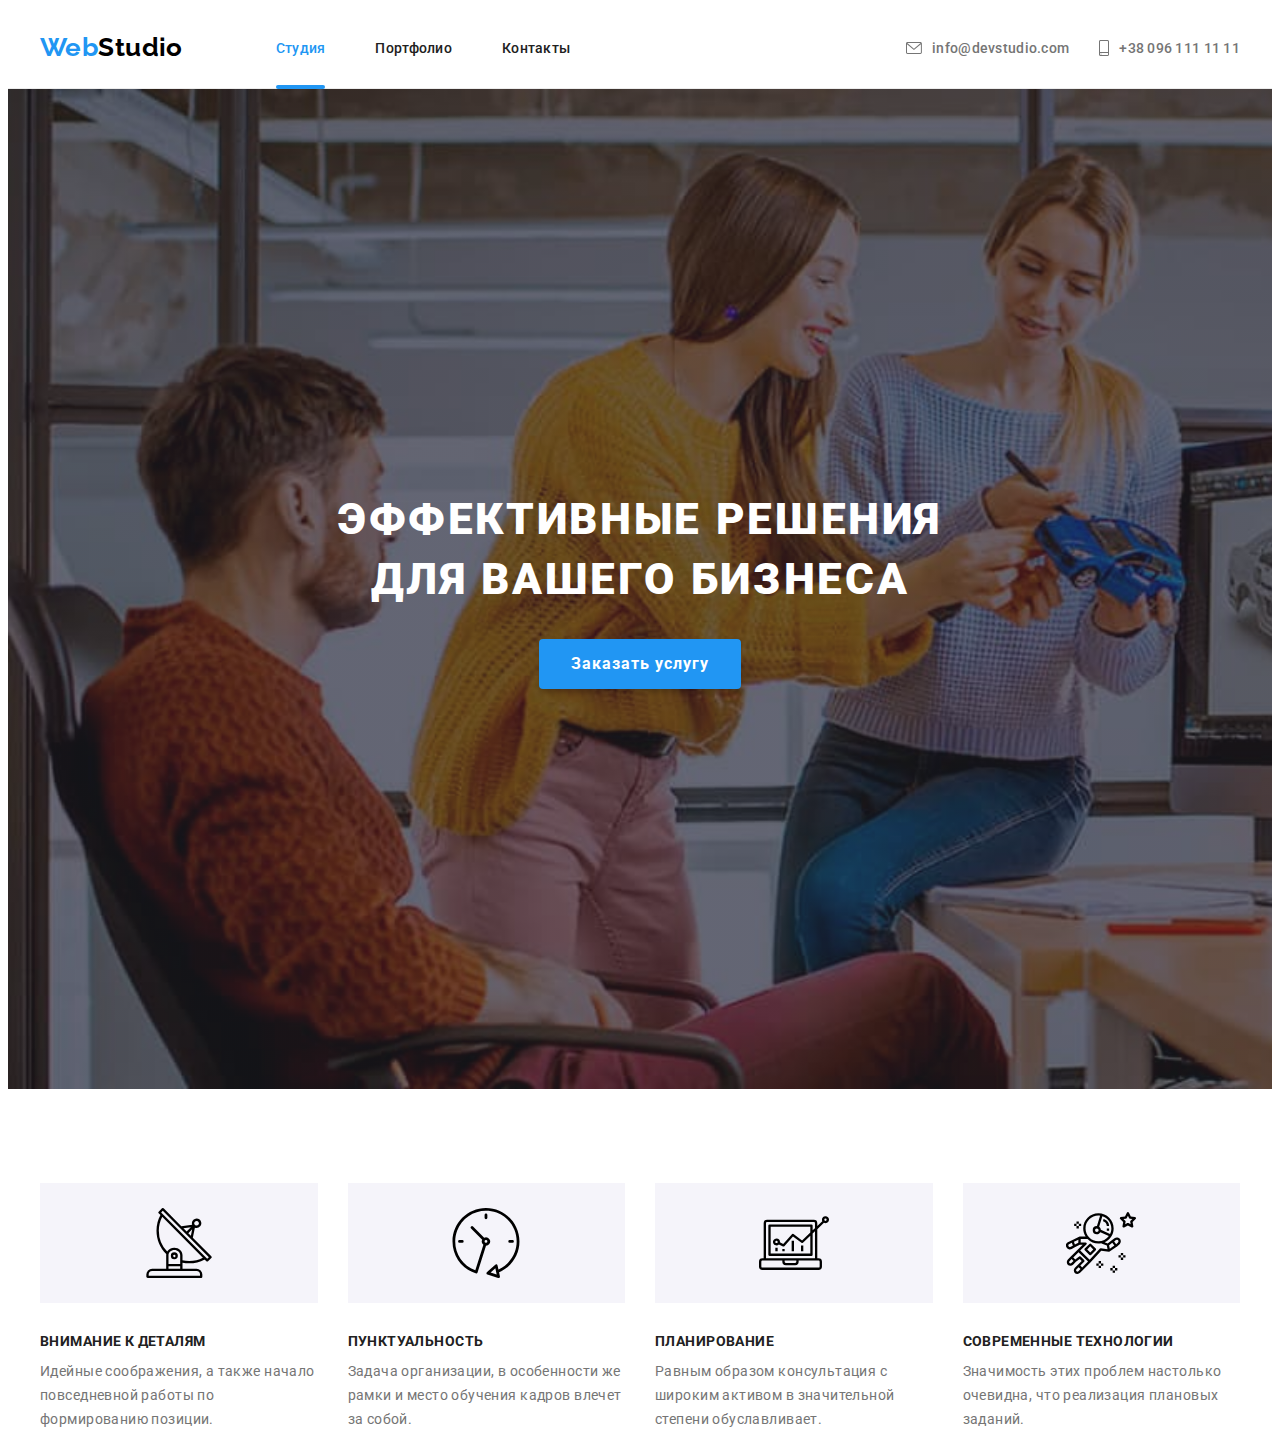
==== commit 7be12824: "add adaptive for features" ====
--- a/index.html
+++ b/index.html
@@ -153,15 +153,15 @@
         </div>
       </section>
 
-      <!--Наши преимущества-->
-      <!-- <section class="section features">
+      <!-- Наши преимущества-->
+      <section class="section features">
         <div class="container">
           <h2 class="visually-hidden">Особенности</h2>
           <ul class="features__menu list">
             <li class="features__item">
-              <div class="features__icon">
-                <svg class="auth-nav-svg" width="70px" height="70px">
-                  <use href="./images/icons.svg#icon-antenna"></use>
+              <div class="features__image">
+                <svg class="features__icon" width="70px" height="70px">
+                  <use href="./images/icons.svg#antenna"></use>
                 </svg>
               </div>
               <h3 class="features__title">Внимание к деталям</h3>
@@ -171,9 +171,9 @@
               </p>
             </li>
             <li class="features__item">
-              <div class="features__icon">
-                <svg class="auth-nav-svg" width="70px" height="70px">
-                  <use href="./images/icons.svg#icon-clock"></use>
+              <div class="features__image">
+                <svg class="features__icon" width="70px" height="70px">
+                  <use href="./images/icons.svg#clock"></use>
                 </svg>
               </div>
               <h3 class="features__title">Пунктуальность</h3>
@@ -183,9 +183,9 @@
               </p>
             </li>
             <li class="features__item">
-              <div class="features__icon">
-                <svg class="auth-nav-svg" width="70px" height="70px">
-                  <use href="./images/icons.svg#icon-diagram"></use>
+              <div class="features__image">
+                <svg class="features__icon" width="70px" height="70px">
+                  <use href="./images/icons.svg#diagram"></use>
                 </svg>
               </div>
               <h3 class="features__title">Планирование</h3>
@@ -195,9 +195,9 @@
               </p>
             </li>
             <li class="features__item">
-              <div class="features__icon">
-                <svg class="auth-nav-svg" width="70px" height="70px">
-                  <use href="./images/icons.svg#icon-astronaut"></use>
+              <div class="features__image">
+                <svg class="features__icon" width="70px" height="70px">
+                  <use href="./images/icons.svg#astronaut"></use>
                 </svg>
               </div>
               <h3 class="features__title">Современные технологии</h3>
@@ -208,7 +208,7 @@
             </li>
           </ul>
         </div>
-      </section> -->
+      </section>
       <!--Чем мы занимаемся-->
       <!-- <section class="section work">
         <div class="container">
@@ -681,3 +681,19 @@
     <script src="./js/modal.js"></script>
   </body>
 </html>
+<!-- .features__item {
+  width: 100%;
+  &:not(:last-child) {
+    margin-bottom: 30px;
+  }
+
+  @media screen and (min-width: 768px) {
+    flex-basis: calc(100% / 2 - 30px);
+    margin-left: 30px;
+  }
+
+  @media screen and (min-width: 1200px) {
+    flex-basis: calc(100% / 4 - 30px);
+    margin-left: 30px;
+  }
+} -->
--- a/css/main.min.css
+++ b/css/main.min.css
@@ -3,5 +3,5 @@
     to right,
     rgba(47, 48, 58, 0.4),
     rgba(47, 48, 58, 0.4)
-  )}.visually-hidden{position:absolute;width:1px;height:1px;margin:-1px;border:0;padding:0;white-space:nowrap;clip-path:inset(100%);clip:rect(0 0 0 0);overflow:hidden}html{font-size:var(--base-font-size)}body{font-family:Roboto, sans-serif;font-size:1.4rem;letter-spacing:0.03em;color:var(--title-text-color);background-color:var(--logo-bg-white-color)}h1,h2,h3,h4,h5,h6,p,ul{margin:0;padding:0}ul{list-style:none}img{display:block;max-width:100%}.link{text-decoration:none}.container{margin-left:auto;margin-right:auto;padding-left:15px;padding-right:15px}@media (min-width: 480px){.container{width:480px}}@media (min-width: 768px){.container{width:768px}}@media (min-width: 1200px){.container{width:1200px}}.section{padding-top:94px;padding-bottom:94px}.logo{display:inline-block;font-family:Raleway, sans-serif;font-weight:700;font-size:2.4rem;line-height:calc(33.19 / 24);color:var(--logo-black-color)}@media (max-width: 767px){.logo{padding-top:16px;padding-bottom:16px}}@media (min-width: 768px){.logo{padding-top:26px;padding-bottom:26px;margin-right:88px}}@media (min-width: 1200px){.logo{padding-top:24px;padding-bottom:25px;margin-right:93px;font-size:2.6rem;line-height:calc(31 / 26)}}.logo .link{display:block}.logo--accent-color{color:var(--accent-color)}.footer__logo{display:block;margin-bottom:20px;text-align:center;color:var(--logo-bg-white-color)}@media (min-width: 1200px){.footer__logo{text-align:left}}.mobile-menu{position:fixed;z-index:50;top:0;left:0;width:100vw;height:100vh;transform:translateY(-150%);transition:transform 250ms var(--timing-function);overflow-y:scroll}@media (min-width: 768px){.mobile-menu{display:none}}.mobile-menu.is-open{transform:translateY(0)}.mobile-menu__container{position:relative;display:flex;flex-direction:column;justify-content:space-between;height:100%;padding-top:48px;padding-bottom:48px;padding-left:40px;padding-right:40px}.menu-toggle{height:40px;padding:0;border:none;background:none}.menu-toggle:hover,.menu-toggle:focus{fill:var(--accent-color)}.menu-toggle__icon{fill:inherit;transition:fill 250ms cubic-bezier(0.4, 0, 0.2, 1)}.close-btn{position:absolute;top:10px;right:15px;width:40px;height:40px}.menu-toggle__icon{fill:inherit;transition:fill 250ms var(--timing-function)}.menu-toggle__icon:hover .close-btn-icon,.menu-toggle__icon:focus .close-btn-icon{fill:var(--accent-color)}.mobile-menu__item:not(:last-child){margin-bottom:32px}.mobile-menu__link{display:block;font-size:4rem;line-height:calc(47 / 40);color:var(--title-text-color)}.mobile-menu__link--active{color:var(--accent-color)}.mobile-menu__contacts{margin-top:auto}.mobile-contacts{margin-bottom:64px}.mobile-contacts__item:not(:last-child){margin-bottom:32px}.mobile-contacts__link{font-size:2.4rem;line-height:calc(40 / 34);color:var(--primary-text-color)}.mobile-contacts__link--markout{font-size:3.4rem;line-height:calc(28 / 24);color:var(--accent-color)}@media screen and (min-width: 320px) and (max-width: 380px){.mobile-contacts__link--markout{font-size:26px}}.mobile-social{display:flex}.mobile-social__item:not(:last-child){padding-right:10px;border-right:1px solid rgba(33,33,33,0.2);margin-right:10px}.mobile-social__link{font-size:1.8rem;line-height:calc(22 / 18);color:var(--accent-color)}.burger-menu{display:flex;justify-content:center;align-items:center;width:40px;height:40px;border:none;background-color:transparent;cursor:pointer}.burger-menu .burger-menu__icon{fill:currentColor;transition:fill 250ms var(--timing-function)}@media (min-width: 768px){.burger-menu{display:none}}.burger-menu:hover .burger-menu__icon,.burger-menu:focus .burger-menu__icon{fill:var(--accent-color)}.burger-icon-icon{width:40px;height:40px}.button{display:inline-block;font-family:'Roboto';font-weight:700;line-height:1.87;min-width:73px;min-height:50px;font-size:16px;letter-spacing:0.06em;border:transparent;border-radius:4px;text-align:center;cursor:pointer;color:var(--logo-bg-white-color);background-color:var(--accent-color);transition:color 250ms var(--timing-function),background-color 250ms var(--timing-function)}.hero--button,.form--button,.subscribe--button{padding:10px 32px;box-shadow:0px 4px 4px rgba(0,0,0,0.15)}.hero--button:hover,.hero--button:focus{color:var(--logo-bg-white-color);background-color:var(--hero-but-hover)}.button--primary,.button--secondary{padding:6px 22px;font-weight:500;line-height:1.62;letter-spacing:0.03em}.button--primary:hover,.button--primary:focus{box-shadow:0px 3px 1px rgba(0,0,0,0.1),0px 1px 2px rgba(0,0,0,0.08),0px 2px 2px rgba(0,0,0,0.12)}.button--secondary{color:var(--title-text-color);background-color:var(--secondary-bg-color)}.button--secondary:hover,.button--secondary:focus{color:var(--logo-bg-white-color);background-color:var(--accent-color);box-shadow:0px 3px 1px rgba(0,0,0,0.1),0px 1px 2px rgba(0,0,0,0.08),0px 2px 2px rgba(0,0,0,0.12)}.button_subscribe{padding:10px 62px 10px 29px}.button_subscribe:hover,.button_subscribe:focus{color:var(--logo-bg-white-color);background-color:var(--hero-but-hover)}.text-link{display:block;padding-top:32px;padding-bottom:32px;font-weight:500;font-size:14px;line-height:calc(16 / 14);letter-spacing:0.02em;color:currentColor;transition:color 250ms var(--timing-function)}@media (min-width: 768px){.header{background-color:var(--logo-bg-white-color);border-bottom:1px solid #ececec}}.header-container{display:flex;justify-content:space-between;align-items:center}@media screen and (min-width: 1200px){.header-container{display:flex;justify-content:center;align-items:center}}.navigation{display:none}@media screen and (min-width: 768px){.navigation{display:flex;justify-content:center;align-items:center}}.navigation__list{display:flex}.navigation__item{position:relative}@media (min-width: 768px){.navigation__item:not(:last-child){margin-right:50px}}.navigation__link{display:block;padding-top:32px;padding-bottom:32px;color:currentColor;transition-property:color;transition:color 250ms var(--timing-function)}.navigation__link:hover,.navigation__link:focus{color:var(--accent-color)}.navigation__link.current{position:relative;color:var(--accent-color)}.navigation__link.current::after{content:'';position:absolute;left:0;bottom:-1px;display:block;width:100%;height:4px;background-color:var(--accent-color);border-radius:2px}.contacts{display:none}@media (min-width: 768px){.contacts{display:flex;flex-direction:column;align-items:start}}@media (min-width: 1200px){.contacts{display:flex;flex-direction:row;margin-left:auto}}@media (min-width: 1200px){.contacts__item:not(:last-child){margin-right:30px}}.contacts__link{display:flex;justify-content:center;align-items:center;color:var(--primary-text-color);padding-top:5px;padding-bottom:5px;text-decoration:none}.contacts__link:hover,.contacts__link:focus{color:var(--accent-color)}.contacts__icon{fill:var(--primary-text-color);transition:fill 250ms var(--timing-function)}.contacts__icon.leter{width:14px;height:10px;margin-right:8px;fill:currentColor}@media (min-width: 1200px){.contacts__icon.leter{width:16px;height:12px;margin-right:10px}}.contacts__icon.smartphone{width:10px;height:14px;margin-right:8px;fill:currentColor}@media (min-width: 1200px){.contacts__icon.smartphone{width:10px;height:16px;margin-right:10px}}.contacts__icon:hover .contacts__icon,.contacts__icon:focus .contacts__icon{fill:var(--accent-color)}.hero{display:flex;flex-direction:column;justify-content:center;align-items:center;margin-left:auto;margin-right:auto;width:100%;height:400px;background-color:var(--hero-footer-bg-color);background-image:var(--bg-linear-gradient),url("../images/banner/mobile/banner.jpg");background-repeat:no-repeat;background-size:cover}@media screen and (min-device-pixel-ratio: 2), (-webkit-min-device-pixel-ratio: 2), (min-resolution: 192dpi), (min-resolution: 2dppx){.hero{background-image:var(--bg-linear-gradient),url(../images/banner/mobile/banner@2x.jpg)}}@media (min-width: 768px){.hero{height:400px;background-image:var(--bg-linear-gradient),url(../images/banner/tablet/banner.jpg);max-width:768px}}@media screen and (min-width: 768px) and (min-device-pixel-ratio: 2), (min-width: 768px) and (-webkit-min-device-pixel-ratio: 2), (min-width: 768px) and (min-resolution: 192dpi), (min-width: 768px) and (min-resolution: 2dppx){.hero{background-image:var(--bg-linear-gradient),url(../images/banner/tablet/banner@2x.jpg)}}@media (min-width: 1200px){.hero{padding-top:200px;padding-bottom:200px;background-image:var(--bg-linear-gradient),url(../images/banner/desktop/banner.jpg);max-width:1600px;height:600px}}@media screen and (min-width: 1200px) and (min-device-pixel-ratio: 2), (min-width: 1200px) and (-webkit-min-device-pixel-ratio: 2), (min-width: 1200px) and (min-resolution: 192dpi), (min-width: 1200px) and (min-resolution: 2dppx){.hero{background-image:var(--bg-linear-gradient),url(../images/banner/desktop/banner@2x.jpg)}}.hero .container{text-align:center}.hero__title{max-width:360px;margin-top:0;margin-left:auto;margin-right:auto;margin-bottom:30px;color:var(--logo-bg-white-color);font-weight:900;font-size:2.6rem;line-height:calc(42 / 26);letter-spacing:0.06em;text-transform:uppercase}@media (min-width: 1200px){.hero__title{max-width:696px;font-size:4.4rem;line-height:calc(60 / 44)}}
+  )}.visually-hidden{position:absolute;width:1px;height:1px;margin:-1px;border:0;padding:0;white-space:nowrap;clip-path:inset(100%);clip:rect(0 0 0 0);overflow:hidden}html{font-size:var(--base-font-size)}body{font-family:Roboto, sans-serif;font-size:1.4rem;letter-spacing:0.03em;color:var(--title-text-color);background-color:var(--logo-bg-white-color)}h1,h2,h3,h4,h5,h6,p,ul{margin:0;padding:0}ul{list-style:none}img{display:block;max-width:100%}.link{text-decoration:none}.container{margin-left:auto;margin-right:auto;padding-left:15px;padding-right:15px}@media (min-width: 480px){.container{width:480px}}@media (min-width: 768px){.container{width:768px}}@media (min-width: 1200px){.container{width:1200px}}.section{padding-top:94px;padding-bottom:94px}.logo{display:inline-block;font-family:Raleway, sans-serif;font-weight:700;font-size:2.4rem;line-height:calc(33.19 / 24);color:var(--logo-black-color)}@media (max-width: 767px){.logo{padding-top:16px;padding-bottom:16px}}@media (min-width: 768px){.logo{padding-top:26px;padding-bottom:26px;margin-right:88px}}@media (min-width: 1200px){.logo{padding-top:24px;padding-bottom:25px;margin-right:93px;font-size:2.6rem;line-height:calc(31 / 26)}}.logo .link{display:block}.logo--accent-color{color:var(--accent-color)}.footer__logo{display:block;margin-bottom:20px;text-align:center;color:var(--logo-bg-white-color)}@media (min-width: 1200px){.footer__logo{text-align:left}}.mobile-menu{position:fixed;z-index:50;top:0;left:0;width:100vw;height:100vh;transform:translateY(-150%);transition:transform 250ms var(--timing-function);overflow-y:scroll}@media (min-width: 768px){.mobile-menu{display:none}}.mobile-menu.is-open{transform:translateY(0)}.mobile-menu__container{position:relative;display:flex;flex-direction:column;justify-content:space-between;height:100%;padding-top:48px;padding-bottom:48px;padding-left:40px;padding-right:40px}.menu-toggle{height:40px;padding:0;border:none;background:none}.menu-toggle:hover,.menu-toggle:focus{fill:var(--accent-color)}.menu-toggle__icon{fill:inherit;transition:fill 250ms cubic-bezier(0.4, 0, 0.2, 1)}.close-btn{position:absolute;top:10px;right:15px;width:40px;height:40px}.menu-toggle__icon{fill:inherit;transition:fill 250ms var(--timing-function)}.menu-toggle__icon:hover .close-btn-icon,.menu-toggle__icon:focus .close-btn-icon{fill:var(--accent-color)}.mobile-menu__item:not(:last-child){margin-bottom:32px}.mobile-menu__link{display:block;font-size:4rem;line-height:calc(47 / 40);color:var(--title-text-color)}.mobile-menu__link--active{color:var(--accent-color)}.mobile-menu__contacts{margin-top:auto}.mobile-contacts{margin-bottom:64px}.mobile-contacts__item:not(:last-child){margin-bottom:32px}.mobile-contacts__link{font-size:2.4rem;line-height:calc(40 / 34);color:var(--primary-text-color)}.mobile-contacts__link--markout{font-size:3.4rem;line-height:calc(28 / 24);color:var(--accent-color)}@media screen and (min-width: 320px) and (max-width: 380px){.mobile-contacts__link--markout{font-size:26px}}.mobile-social{display:flex}.mobile-social__item:not(:last-child){padding-right:10px;border-right:1px solid rgba(33,33,33,0.2);margin-right:10px}.mobile-social__link{font-size:1.8rem;line-height:calc(22 / 18);color:var(--accent-color)}.burger-menu{display:flex;justify-content:center;align-items:center;width:40px;height:40px;border:none;background-color:transparent;cursor:pointer}.burger-menu .burger-menu__icon{fill:currentColor;transition:fill 250ms var(--timing-function)}@media (min-width: 768px){.burger-menu{display:none}}.burger-menu:hover .burger-menu__icon,.burger-menu:focus .burger-menu__icon{fill:var(--accent-color)}.burger-icon-icon{width:40px;height:40px}.button{display:inline-block;font-family:'Roboto';font-weight:700;line-height:1.87;min-width:73px;min-height:50px;font-size:16px;letter-spacing:0.06em;border:transparent;border-radius:4px;text-align:center;cursor:pointer;color:var(--logo-bg-white-color);background-color:var(--accent-color);transition:color 250ms var(--timing-function),background-color 250ms var(--timing-function)}.hero--button,.form--button,.subscribe--button{padding:10px 32px;box-shadow:0px 4px 4px rgba(0,0,0,0.15)}.hero--button:hover,.hero--button:focus{color:var(--logo-bg-white-color);background-color:var(--hero-but-hover)}.button--primary,.button--secondary{padding:6px 22px;font-weight:500;line-height:1.62;letter-spacing:0.03em}.button--primary:hover,.button--primary:focus{box-shadow:0px 3px 1px rgba(0,0,0,0.1),0px 1px 2px rgba(0,0,0,0.08),0px 2px 2px rgba(0,0,0,0.12)}.button--secondary{color:var(--title-text-color);background-color:var(--secondary-bg-color)}.button--secondary:hover,.button--secondary:focus{color:var(--logo-bg-white-color);background-color:var(--accent-color);box-shadow:0px 3px 1px rgba(0,0,0,0.1),0px 1px 2px rgba(0,0,0,0.08),0px 2px 2px rgba(0,0,0,0.12)}.button_subscribe{padding:10px 62px 10px 29px}.button_subscribe:hover,.button_subscribe:focus{color:var(--logo-bg-white-color);background-color:var(--hero-but-hover)}.text-link{display:block;padding-top:32px;padding-bottom:32px;font-weight:500;font-size:14px;line-height:calc(16 / 14);letter-spacing:0.02em;color:currentColor;transition:color 250ms var(--timing-function)}@media (min-width: 768px){.header{background-color:var(--logo-bg-white-color);border-bottom:1px solid #ececec}}.header-container{display:flex;justify-content:space-between;align-items:center}@media screen and (min-width: 1200px){.header-container{display:flex;justify-content:center;align-items:center}}.navigation{display:none}@media screen and (min-width: 768px){.navigation{display:flex;justify-content:center;align-items:center}}.navigation__list{display:flex}.navigation__item{position:relative}@media (min-width: 768px){.navigation__item:not(:last-child){margin-right:50px}}.navigation__link{display:block;padding-top:32px;padding-bottom:32px;color:currentColor;transition-property:color;transition:color 250ms var(--timing-function)}.navigation__link:hover,.navigation__link:focus{color:var(--accent-color)}.navigation__link.current{position:relative;color:var(--accent-color)}.navigation__link.current::after{content:'';position:absolute;left:0;bottom:-1px;display:block;width:100%;height:4px;background-color:var(--accent-color);border-radius:2px}.contacts{display:none}@media (min-width: 768px){.contacts{display:flex;flex-direction:column;align-items:start}}@media (min-width: 1200px){.contacts{display:flex;flex-direction:row;margin-left:auto}}@media (min-width: 1200px){.contacts__item:not(:last-child){margin-right:30px}}.contacts__link{display:flex;justify-content:center;align-items:center;color:var(--primary-text-color);padding-top:5px;padding-bottom:5px;text-decoration:none}.contacts__link:hover,.contacts__link:focus{color:var(--accent-color)}.contacts__icon{fill:var(--primary-text-color);transition:fill 250ms var(--timing-function)}.contacts__icon.leter{width:14px;height:10px;margin-right:8px;fill:currentColor}@media (min-width: 1200px){.contacts__icon.leter{width:16px;height:12px;margin-right:10px}}.contacts__icon.smartphone{width:10px;height:14px;margin-right:8px;fill:currentColor}@media (min-width: 1200px){.contacts__icon.smartphone{width:10px;height:16px;margin-right:10px}}.contacts__icon:hover .contacts__icon,.contacts__icon:focus .contacts__icon{fill:var(--accent-color)}.hero{display:flex;flex-direction:column;justify-content:center;align-items:center;margin-left:auto;margin-right:auto;width:100%;height:400px;background-color:var(--hero-footer-bg-color);background-image:var(--bg-linear-gradient),url("../images/banner/mobile/banner.jpg");background-repeat:no-repeat;background-size:cover}@media screen and (min-device-pixel-ratio: 2), (-webkit-min-device-pixel-ratio: 2), (min-resolution: 192dpi), (min-resolution: 2dppx){.hero{background-image:var(--bg-linear-gradient),url(../images/banner/mobile/banner@2x.jpg)}}@media (min-width: 768px){.hero{height:400px;background-image:var(--bg-linear-gradient),url(../images/banner/tablet/banner.jpg);max-width:768px}}@media screen and (min-width: 768px) and (min-device-pixel-ratio: 2), (min-width: 768px) and (-webkit-min-device-pixel-ratio: 2), (min-width: 768px) and (min-resolution: 192dpi), (min-width: 768px) and (min-resolution: 2dppx){.hero{background-image:var(--bg-linear-gradient),url(../images/banner/tablet/banner@2x.jpg)}}@media (min-width: 1200px){.hero{padding-top:200px;padding-bottom:200px;background-image:var(--bg-linear-gradient),url(../images/banner/desktop/banner.jpg);max-width:1600px;height:600px}}@media screen and (min-width: 1200px) and (min-device-pixel-ratio: 2), (min-width: 1200px) and (-webkit-min-device-pixel-ratio: 2), (min-width: 1200px) and (min-resolution: 192dpi), (min-width: 1200px) and (min-resolution: 2dppx){.hero{background-image:var(--bg-linear-gradient),url(../images/banner/desktop/banner@2x.jpg)}}.hero .container{text-align:center}.hero__title{max-width:360px;margin-top:0;margin-left:auto;margin-right:auto;margin-bottom:30px;color:var(--logo-bg-white-color);font-weight:900;font-size:2.6rem;line-height:calc(42 / 26);letter-spacing:0.06em;text-transform:uppercase}@media (min-width: 1200px){.hero__title{max-width:696px;font-size:4.4rem;line-height:calc(60 / 44)}}.features{padding:60px 15px}@media (min-width: 1200px){.features{padding:0 15px}}@media (min-width: 768px){.features__menu{display:flex;flex-wrap:wrap}}@media (min-width: 1200px){.features__menu{display:flex;padding-top:94px}}.features__item{width:100%}.features__item:not(:last-child){margin-bottom:30px}@media (min-width: 1200px){.features__item:not(:last-child){margin-right:30px;margin-bottom:0}}@media (min-width: 768px){.features__item{width:calc((100% - 15px * 2) / 2)}.features__item:nth-last-child(2){margin-bottom:0}.features__item:nth-child(2n){margin-left:30px}}@media (min-width: 1200px){.features__item{width:calc((100% - 30px * 3) / 4);padding-bottom:3px}.features__item:nth-child(2n){margin-left:0}}.features__image{position:relative;width:100%;height:120px;background-color:var(--secondary-bg-color)}.features__icon{position:absolute;top:50%;left:50%;transform:translate(-50%, -50%);border-radius:4px;width:70px;height:70px}.features__title{margin-bottom:10px;padding-top:30px;font-weight:700;font-size:1.4rem;line-height:calc(16 / 14);text-transform:uppercase}@media (max-width: 767px){.features__title{text-align:center}}.features__submit{line-height:calc(24 / 14);color:var(--primary-text-color)}
 /*# sourceMappingURL=main.min.css.map */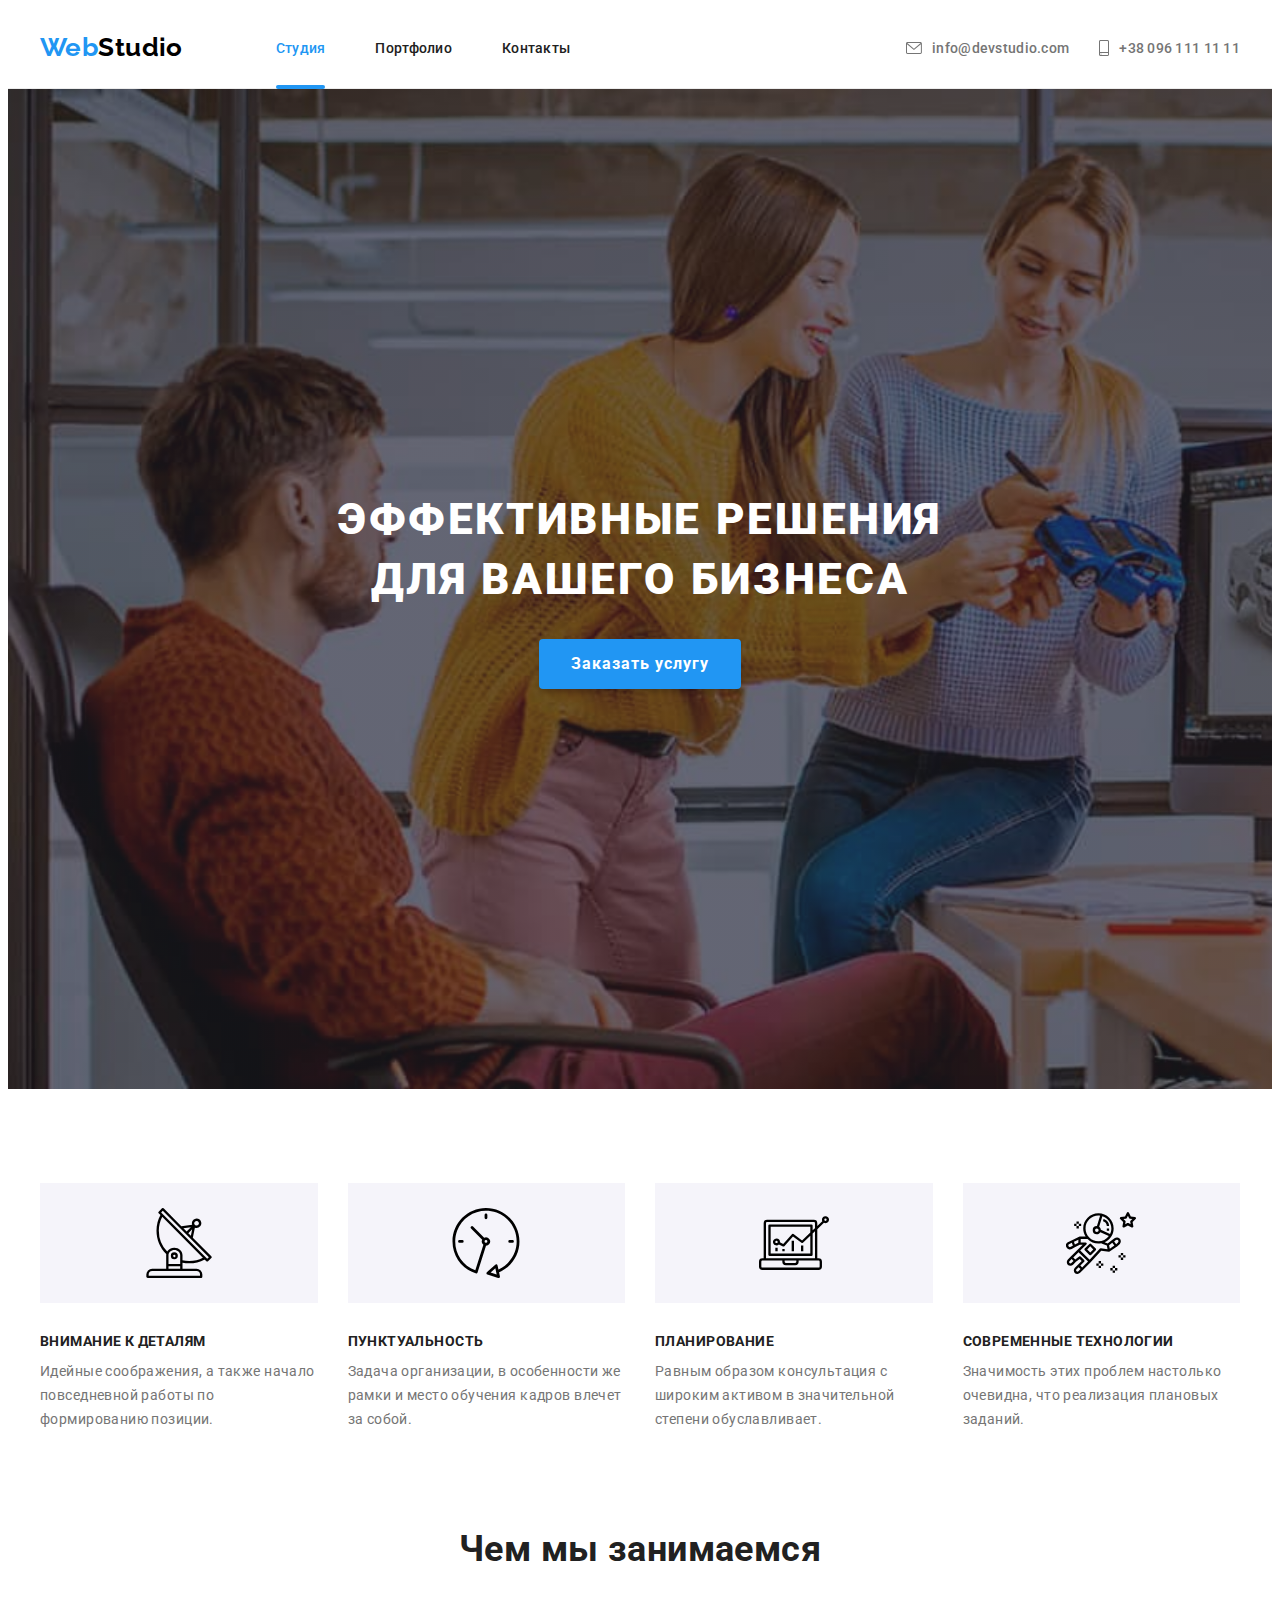
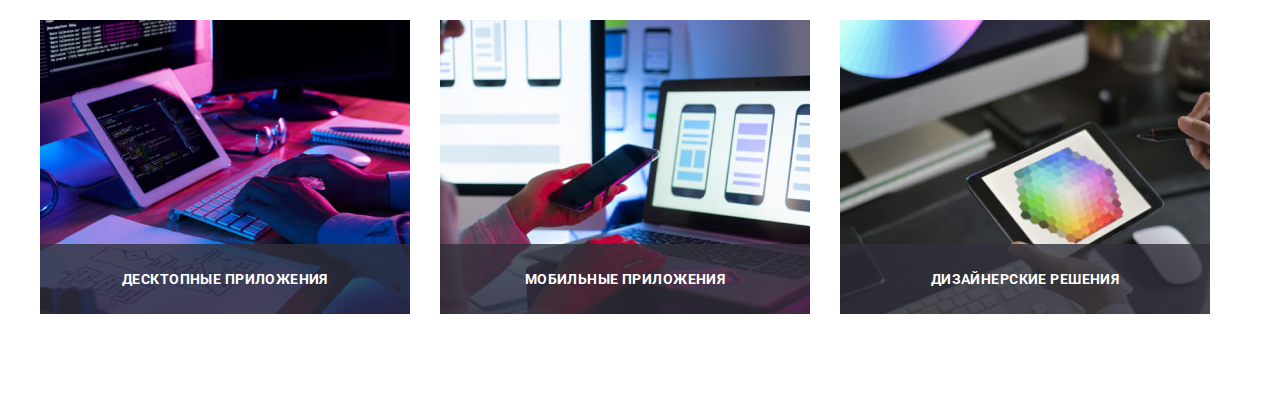
==== commit b82c38b6: "add adaptive for work" ====
--- a/index.html
+++ b/index.html
@@ -210,7 +210,7 @@
         </div>
       </section>
       <!--Чем мы занимаемся-->
-      <!-- <section class="section work">
+      <section class="section work">
         <div class="container">
           <h2 class="section-title">Чем мы занимаемся</h2>
           <ul class="image-set list">
@@ -249,7 +249,7 @@
             </li>
           </ul>
         </div>
-      </section> -->
+      </section>
       <!--Наша команда-->
       <!-- <section class="team">
         <div class="container">
--- a/css/main.min.css
+++ b/css/main.min.css
@@ -3,5 +3,5 @@
     to right,
     rgba(47, 48, 58, 0.4),
     rgba(47, 48, 58, 0.4)
-  )}.visually-hidden{position:absolute;width:1px;height:1px;margin:-1px;border:0;padding:0;white-space:nowrap;clip-path:inset(100%);clip:rect(0 0 0 0);overflow:hidden}html{font-size:var(--base-font-size)}body{font-family:Roboto, sans-serif;font-size:1.4rem;letter-spacing:0.03em;color:var(--title-text-color);background-color:var(--logo-bg-white-color)}h1,h2,h3,h4,h5,h6,p,ul{margin:0;padding:0}ul{list-style:none}img{display:block;max-width:100%}.link{text-decoration:none}.container{margin-left:auto;margin-right:auto;padding-left:15px;padding-right:15px}@media (min-width: 480px){.container{width:480px}}@media (min-width: 768px){.container{width:768px}}@media (min-width: 1200px){.container{width:1200px}}.section{padding-top:94px;padding-bottom:94px}.logo{display:inline-block;font-family:Raleway, sans-serif;font-weight:700;font-size:2.4rem;line-height:calc(33.19 / 24);color:var(--logo-black-color)}@media (max-width: 767px){.logo{padding-top:16px;padding-bottom:16px}}@media (min-width: 768px){.logo{padding-top:26px;padding-bottom:26px;margin-right:88px}}@media (min-width: 1200px){.logo{padding-top:24px;padding-bottom:25px;margin-right:93px;font-size:2.6rem;line-height:calc(31 / 26)}}.logo .link{display:block}.logo--accent-color{color:var(--accent-color)}.footer__logo{display:block;margin-bottom:20px;text-align:center;color:var(--logo-bg-white-color)}@media (min-width: 1200px){.footer__logo{text-align:left}}.mobile-menu{position:fixed;z-index:50;top:0;left:0;width:100vw;height:100vh;transform:translateY(-150%);transition:transform 250ms var(--timing-function);overflow-y:scroll}@media (min-width: 768px){.mobile-menu{display:none}}.mobile-menu.is-open{transform:translateY(0)}.mobile-menu__container{position:relative;display:flex;flex-direction:column;justify-content:space-between;height:100%;padding-top:48px;padding-bottom:48px;padding-left:40px;padding-right:40px}.menu-toggle{height:40px;padding:0;border:none;background:none}.menu-toggle:hover,.menu-toggle:focus{fill:var(--accent-color)}.menu-toggle__icon{fill:inherit;transition:fill 250ms cubic-bezier(0.4, 0, 0.2, 1)}.close-btn{position:absolute;top:10px;right:15px;width:40px;height:40px}.menu-toggle__icon{fill:inherit;transition:fill 250ms var(--timing-function)}.menu-toggle__icon:hover .close-btn-icon,.menu-toggle__icon:focus .close-btn-icon{fill:var(--accent-color)}.mobile-menu__item:not(:last-child){margin-bottom:32px}.mobile-menu__link{display:block;font-size:4rem;line-height:calc(47 / 40);color:var(--title-text-color)}.mobile-menu__link--active{color:var(--accent-color)}.mobile-menu__contacts{margin-top:auto}.mobile-contacts{margin-bottom:64px}.mobile-contacts__item:not(:last-child){margin-bottom:32px}.mobile-contacts__link{font-size:2.4rem;line-height:calc(40 / 34);color:var(--primary-text-color)}.mobile-contacts__link--markout{font-size:3.4rem;line-height:calc(28 / 24);color:var(--accent-color)}@media screen and (min-width: 320px) and (max-width: 380px){.mobile-contacts__link--markout{font-size:26px}}.mobile-social{display:flex}.mobile-social__item:not(:last-child){padding-right:10px;border-right:1px solid rgba(33,33,33,0.2);margin-right:10px}.mobile-social__link{font-size:1.8rem;line-height:calc(22 / 18);color:var(--accent-color)}.burger-menu{display:flex;justify-content:center;align-items:center;width:40px;height:40px;border:none;background-color:transparent;cursor:pointer}.burger-menu .burger-menu__icon{fill:currentColor;transition:fill 250ms var(--timing-function)}@media (min-width: 768px){.burger-menu{display:none}}.burger-menu:hover .burger-menu__icon,.burger-menu:focus .burger-menu__icon{fill:var(--accent-color)}.burger-icon-icon{width:40px;height:40px}.button{display:inline-block;font-family:'Roboto';font-weight:700;line-height:1.87;min-width:73px;min-height:50px;font-size:16px;letter-spacing:0.06em;border:transparent;border-radius:4px;text-align:center;cursor:pointer;color:var(--logo-bg-white-color);background-color:var(--accent-color);transition:color 250ms var(--timing-function),background-color 250ms var(--timing-function)}.hero--button,.form--button,.subscribe--button{padding:10px 32px;box-shadow:0px 4px 4px rgba(0,0,0,0.15)}.hero--button:hover,.hero--button:focus{color:var(--logo-bg-white-color);background-color:var(--hero-but-hover)}.button--primary,.button--secondary{padding:6px 22px;font-weight:500;line-height:1.62;letter-spacing:0.03em}.button--primary:hover,.button--primary:focus{box-shadow:0px 3px 1px rgba(0,0,0,0.1),0px 1px 2px rgba(0,0,0,0.08),0px 2px 2px rgba(0,0,0,0.12)}.button--secondary{color:var(--title-text-color);background-color:var(--secondary-bg-color)}.button--secondary:hover,.button--secondary:focus{color:var(--logo-bg-white-color);background-color:var(--accent-color);box-shadow:0px 3px 1px rgba(0,0,0,0.1),0px 1px 2px rgba(0,0,0,0.08),0px 2px 2px rgba(0,0,0,0.12)}.button_subscribe{padding:10px 62px 10px 29px}.button_subscribe:hover,.button_subscribe:focus{color:var(--logo-bg-white-color);background-color:var(--hero-but-hover)}.text-link{display:block;padding-top:32px;padding-bottom:32px;font-weight:500;font-size:14px;line-height:calc(16 / 14);letter-spacing:0.02em;color:currentColor;transition:color 250ms var(--timing-function)}@media (min-width: 768px){.header{background-color:var(--logo-bg-white-color);border-bottom:1px solid #ececec}}.header-container{display:flex;justify-content:space-between;align-items:center}@media screen and (min-width: 1200px){.header-container{display:flex;justify-content:center;align-items:center}}.navigation{display:none}@media screen and (min-width: 768px){.navigation{display:flex;justify-content:center;align-items:center}}.navigation__list{display:flex}.navigation__item{position:relative}@media (min-width: 768px){.navigation__item:not(:last-child){margin-right:50px}}.navigation__link{display:block;padding-top:32px;padding-bottom:32px;color:currentColor;transition-property:color;transition:color 250ms var(--timing-function)}.navigation__link:hover,.navigation__link:focus{color:var(--accent-color)}.navigation__link.current{position:relative;color:var(--accent-color)}.navigation__link.current::after{content:'';position:absolute;left:0;bottom:-1px;display:block;width:100%;height:4px;background-color:var(--accent-color);border-radius:2px}.contacts{display:none}@media (min-width: 768px){.contacts{display:flex;flex-direction:column;align-items:start}}@media (min-width: 1200px){.contacts{display:flex;flex-direction:row;margin-left:auto}}@media (min-width: 1200px){.contacts__item:not(:last-child){margin-right:30px}}.contacts__link{display:flex;justify-content:center;align-items:center;color:var(--primary-text-color);padding-top:5px;padding-bottom:5px;text-decoration:none}.contacts__link:hover,.contacts__link:focus{color:var(--accent-color)}.contacts__icon{fill:var(--primary-text-color);transition:fill 250ms var(--timing-function)}.contacts__icon.leter{width:14px;height:10px;margin-right:8px;fill:currentColor}@media (min-width: 1200px){.contacts__icon.leter{width:16px;height:12px;margin-right:10px}}.contacts__icon.smartphone{width:10px;height:14px;margin-right:8px;fill:currentColor}@media (min-width: 1200px){.contacts__icon.smartphone{width:10px;height:16px;margin-right:10px}}.contacts__icon:hover .contacts__icon,.contacts__icon:focus .contacts__icon{fill:var(--accent-color)}.hero{display:flex;flex-direction:column;justify-content:center;align-items:center;margin-left:auto;margin-right:auto;width:100%;height:400px;background-color:var(--hero-footer-bg-color);background-image:var(--bg-linear-gradient),url("../images/banner/mobile/banner.jpg");background-repeat:no-repeat;background-size:cover}@media screen and (min-device-pixel-ratio: 2), (-webkit-min-device-pixel-ratio: 2), (min-resolution: 192dpi), (min-resolution: 2dppx){.hero{background-image:var(--bg-linear-gradient),url(../images/banner/mobile/banner@2x.jpg)}}@media (min-width: 768px){.hero{height:400px;background-image:var(--bg-linear-gradient),url(../images/banner/tablet/banner.jpg);max-width:768px}}@media screen and (min-width: 768px) and (min-device-pixel-ratio: 2), (min-width: 768px) and (-webkit-min-device-pixel-ratio: 2), (min-width: 768px) and (min-resolution: 192dpi), (min-width: 768px) and (min-resolution: 2dppx){.hero{background-image:var(--bg-linear-gradient),url(../images/banner/tablet/banner@2x.jpg)}}@media (min-width: 1200px){.hero{padding-top:200px;padding-bottom:200px;background-image:var(--bg-linear-gradient),url(../images/banner/desktop/banner.jpg);max-width:1600px;height:600px}}@media screen and (min-width: 1200px) and (min-device-pixel-ratio: 2), (min-width: 1200px) and (-webkit-min-device-pixel-ratio: 2), (min-width: 1200px) and (min-resolution: 192dpi), (min-width: 1200px) and (min-resolution: 2dppx){.hero{background-image:var(--bg-linear-gradient),url(../images/banner/desktop/banner@2x.jpg)}}.hero .container{text-align:center}.hero__title{max-width:360px;margin-top:0;margin-left:auto;margin-right:auto;margin-bottom:30px;color:var(--logo-bg-white-color);font-weight:900;font-size:2.6rem;line-height:calc(42 / 26);letter-spacing:0.06em;text-transform:uppercase}@media (min-width: 1200px){.hero__title{max-width:696px;font-size:4.4rem;line-height:calc(60 / 44)}}.features{padding:60px 15px}@media (min-width: 1200px){.features{padding:0 15px}}@media (min-width: 768px){.features__menu{display:flex;flex-wrap:wrap}}@media (min-width: 1200px){.features__menu{display:flex;padding-top:94px}}.features__item{width:100%}.features__item:not(:last-child){margin-bottom:30px}@media (min-width: 1200px){.features__item:not(:last-child){margin-right:30px;margin-bottom:0}}@media (min-width: 768px){.features__item{width:calc((100% - 15px * 2) / 2)}.features__item:nth-last-child(2){margin-bottom:0}.features__item:nth-child(2n){margin-left:30px}}@media (min-width: 1200px){.features__item{width:calc((100% - 30px * 3) / 4);padding-bottom:3px}.features__item:nth-child(2n){margin-left:0}}.features__image{position:relative;width:100%;height:120px;background-color:var(--secondary-bg-color)}.features__icon{position:absolute;top:50%;left:50%;transform:translate(-50%, -50%);border-radius:4px;width:70px;height:70px}.features__title{margin-bottom:10px;padding-top:30px;font-weight:700;font-size:1.4rem;line-height:calc(16 / 14);text-transform:uppercase}@media (max-width: 767px){.features__title{text-align:center}}.features__submit{line-height:calc(24 / 14);color:var(--primary-text-color)}
+  )}.visually-hidden{position:absolute;width:1px;height:1px;margin:-1px;border:0;padding:0;white-space:nowrap;clip-path:inset(100%);clip:rect(0 0 0 0);overflow:hidden}html{font-size:var(--base-font-size)}body{font-family:Roboto, sans-serif;font-size:1.4rem;letter-spacing:0.03em;color:var(--title-text-color);background-color:var(--logo-bg-white-color)}h1,h2,h3,h4,h5,h6,p,ul{margin:0;padding:0}ul{list-style:none}img{display:block;max-width:100%}.link{text-decoration:none}.container{margin-left:auto;margin-right:auto;padding-left:15px;padding-right:15px}@media (min-width: 480px){.container{width:480px}}@media (min-width: 768px){.container{width:768px}}@media (min-width: 1200px){.container{width:1200px}}.section{padding-top:94px;padding-bottom:94px}.logo{display:inline-block;font-family:Raleway, sans-serif;font-weight:700;font-size:2.4rem;line-height:calc(33.19 / 24);color:var(--logo-black-color)}@media (max-width: 767px){.logo{padding-top:16px;padding-bottom:16px}}@media (min-width: 768px){.logo{padding-top:26px;padding-bottom:26px;margin-right:88px}}@media (min-width: 1200px){.logo{padding-top:24px;padding-bottom:25px;margin-right:93px;font-size:2.6rem;line-height:calc(31 / 26)}}.logo .link{display:block}.logo--accent-color{color:var(--accent-color)}.footer__logo{display:block;margin-bottom:20px;text-align:center;color:var(--logo-bg-white-color)}@media (min-width: 1200px){.footer__logo{text-align:left}}.mobile-menu{position:fixed;z-index:50;top:0;left:0;width:100vw;height:100vh;transform:translateY(-150%);transition:transform 250ms var(--timing-function);overflow-y:scroll}@media (min-width: 768px){.mobile-menu{display:none}}.mobile-menu.is-open{transform:translateY(0)}.mobile-menu__container{position:relative;display:flex;flex-direction:column;justify-content:space-between;height:100%;padding-top:48px;padding-bottom:48px;padding-left:40px;padding-right:40px}.menu-toggle{height:40px;padding:0;border:none;background:none}.menu-toggle:hover,.menu-toggle:focus{fill:var(--accent-color)}.menu-toggle__icon{fill:inherit;transition:fill 250ms cubic-bezier(0.4, 0, 0.2, 1)}.close-btn{position:absolute;top:10px;right:15px;width:40px;height:40px}.menu-toggle__icon{fill:inherit;transition:fill 250ms var(--timing-function)}.menu-toggle__icon:hover .close-btn-icon,.menu-toggle__icon:focus .close-btn-icon{fill:var(--accent-color)}.mobile-menu__item:not(:last-child){margin-bottom:32px}.mobile-menu__link{display:block;font-size:4rem;line-height:calc(47 / 40);color:var(--title-text-color)}.mobile-menu__link--active{color:var(--accent-color)}.mobile-menu__contacts{margin-top:auto}.mobile-contacts{margin-bottom:64px}.mobile-contacts__item:not(:last-child){margin-bottom:32px}.mobile-contacts__link{font-size:2.4rem;line-height:calc(40 / 34);color:var(--primary-text-color)}.mobile-contacts__link--markout{font-size:3.4rem;line-height:calc(28 / 24);color:var(--accent-color)}@media screen and (min-width: 320px) and (max-width: 380px){.mobile-contacts__link--markout{font-size:26px}}.mobile-social{display:flex}.mobile-social__item:not(:last-child){padding-right:10px;border-right:1px solid rgba(33,33,33,0.2);margin-right:10px}.mobile-social__link{font-size:1.8rem;line-height:calc(22 / 18);color:var(--accent-color)}.burger-menu{display:flex;justify-content:center;align-items:center;width:40px;height:40px;border:none;background-color:transparent;cursor:pointer}.burger-menu .burger-menu__icon{fill:currentColor;transition:fill 250ms var(--timing-function)}@media (min-width: 768px){.burger-menu{display:none}}.burger-menu:hover .burger-menu__icon,.burger-menu:focus .burger-menu__icon{fill:var(--accent-color)}.burger-icon-icon{width:40px;height:40px}.button{display:inline-block;font-family:'Roboto';font-weight:700;line-height:1.87;min-width:73px;min-height:50px;font-size:16px;letter-spacing:0.06em;border:transparent;border-radius:4px;text-align:center;cursor:pointer;color:var(--logo-bg-white-color);background-color:var(--accent-color);transition:color 250ms var(--timing-function),background-color 250ms var(--timing-function)}.hero--button,.form--button,.subscribe--button{padding:10px 32px;box-shadow:0px 4px 4px rgba(0,0,0,0.15)}.hero--button:hover,.hero--button:focus{color:var(--logo-bg-white-color);background-color:var(--hero-but-hover)}.button--primary,.button--secondary{padding:6px 22px;font-weight:500;line-height:1.62;letter-spacing:0.03em}.button--primary:hover,.button--primary:focus{box-shadow:0px 3px 1px rgba(0,0,0,0.1),0px 1px 2px rgba(0,0,0,0.08),0px 2px 2px rgba(0,0,0,0.12)}.button--secondary{color:var(--title-text-color);background-color:var(--secondary-bg-color)}.button--secondary:hover,.button--secondary:focus{color:var(--logo-bg-white-color);background-color:var(--accent-color);box-shadow:0px 3px 1px rgba(0,0,0,0.1),0px 1px 2px rgba(0,0,0,0.08),0px 2px 2px rgba(0,0,0,0.12)}.button_subscribe{padding:10px 62px 10px 29px}.button_subscribe:hover,.button_subscribe:focus{color:var(--logo-bg-white-color);background-color:var(--hero-but-hover)}.text-link{display:block;padding-top:32px;padding-bottom:32px;font-weight:500;font-size:14px;line-height:calc(16 / 14);letter-spacing:0.02em;color:currentColor;transition:color 250ms var(--timing-function)}.section-title{margin-bottom:50px;font-weight:700;font-size:36px;line-height:1.17;text-align:center}@media (min-width: 768px){.header{background-color:var(--logo-bg-white-color);border-bottom:1px solid #ececec}}.header-container{display:flex;justify-content:space-between;align-items:center}@media screen and (min-width: 1200px){.header-container{display:flex;justify-content:center;align-items:center}}.navigation{display:none}@media screen and (min-width: 768px){.navigation{display:flex;justify-content:center;align-items:center}}.navigation__list{display:flex}.navigation__item{position:relative}@media (min-width: 768px){.navigation__item:not(:last-child){margin-right:50px}}.navigation__link{display:block;padding-top:32px;padding-bottom:32px;color:currentColor;transition-property:color;transition:color 250ms var(--timing-function)}.navigation__link:hover,.navigation__link:focus{color:var(--accent-color)}.navigation__link.current{position:relative;color:var(--accent-color)}.navigation__link.current::after{content:'';position:absolute;left:0;bottom:-1px;display:block;width:100%;height:4px;background-color:var(--accent-color);border-radius:2px}.contacts{display:none}@media (min-width: 768px){.contacts{display:flex;flex-direction:column;align-items:start}}@media (min-width: 1200px){.contacts{display:flex;flex-direction:row;margin-left:auto}}@media (min-width: 1200px){.contacts__item:not(:last-child){margin-right:30px}}.contacts__link{display:flex;justify-content:center;align-items:center;color:var(--primary-text-color);padding-top:5px;padding-bottom:5px;text-decoration:none}.contacts__link:hover,.contacts__link:focus{color:var(--accent-color)}.contacts__icon{fill:var(--primary-text-color);transition:fill 250ms var(--timing-function)}.contacts__icon.leter{width:14px;height:10px;margin-right:8px;fill:currentColor}@media (min-width: 1200px){.contacts__icon.leter{width:16px;height:12px;margin-right:10px}}.contacts__icon.smartphone{width:10px;height:14px;margin-right:8px;fill:currentColor}@media (min-width: 1200px){.contacts__icon.smartphone{width:10px;height:16px;margin-right:10px}}.contacts__icon:hover .contacts__icon,.contacts__icon:focus .contacts__icon{fill:var(--accent-color)}.hero{display:flex;flex-direction:column;justify-content:center;align-items:center;margin-left:auto;margin-right:auto;width:100%;height:400px;background-color:var(--hero-footer-bg-color);background-image:var(--bg-linear-gradient),url("../images/banner/mobile/banner.jpg");background-repeat:no-repeat;background-size:cover}@media screen and (min-device-pixel-ratio: 2), (-webkit-min-device-pixel-ratio: 2), (min-resolution: 192dpi), (min-resolution: 2dppx){.hero{background-image:var(--bg-linear-gradient),url("../images/banner/mobile/banner@2x.jpg")}}@media (min-width: 768px){.hero{height:400px;background-image:var(--bg-linear-gradient),url("../images/banner/tablet/banner.jpg");max-width:768px}}@media screen and (min-width: 768px) and (min-device-pixel-ratio: 2), (min-width: 768px) and (-webkit-min-device-pixel-ratio: 2), (min-width: 768px) and (min-resolution: 192dpi), (min-width: 768px) and (min-resolution: 2dppx){.hero{background-image:var(--bg-linear-gradient),url("../images/banner/tablet/banner@2x.jpg")}}@media (min-width: 1200px){.hero{padding-top:200px;padding-bottom:200px;background-image:var(--bg-linear-gradient),url("../images/banner/desktop/banner.jpg");max-width:1600px;height:600px}}@media screen and (min-width: 1200px) and (min-device-pixel-ratio: 2), (min-width: 1200px) and (-webkit-min-device-pixel-ratio: 2), (min-width: 1200px) and (min-resolution: 192dpi), (min-width: 1200px) and (min-resolution: 2dppx){.hero{background-image:var(--bg-linear-gradient),url("../images/banner/desktop/banner@2x.jpg")}}.hero .container{text-align:center}.hero__title{max-width:360px;margin-top:0;margin-left:auto;margin-right:auto;margin-bottom:30px;color:var(--logo-bg-white-color);font-weight:900;font-size:2.6rem;line-height:calc(42 / 26);letter-spacing:0.06em;text-transform:uppercase}@media (min-width: 1200px){.hero__title{max-width:696px;font-size:4.4rem;line-height:calc(60 / 44)}}.features{padding:60px 15px}@media (min-width: 1200px){.features{padding:0 15px}}@media (min-width: 768px){.features__menu{display:flex;flex-wrap:wrap}}@media (min-width: 1200px){.features__menu{display:flex;padding-top:94px}}.features__item{width:100%}.features__item:not(:last-child){margin-bottom:30px}@media (min-width: 1200px){.features__item:not(:last-child){margin-right:30px;margin-bottom:0}}@media (min-width: 768px){.features__item{width:calc((100% - 15px * 2) / 2)}.features__item:nth-last-child(2){margin-bottom:0}.features__item:nth-child(2n){margin-left:30px}}@media (min-width: 1200px){.features__item{width:calc((100% - 30px * 3) / 4);padding-bottom:3px}.features__item:nth-child(2n){margin-left:0}}.features__image{position:relative;width:100%;height:120px;background-color:var(--secondary-bg-color)}.features__icon{position:absolute;top:50%;left:50%;transform:translate(-50%, -50%);border-radius:4px;width:70px;height:70px}.features__title{margin-bottom:10px;padding-top:30px;font-weight:700;font-size:1.4rem;line-height:calc(16 / 14);text-transform:uppercase}@media (max-width: 767px){.features__title{text-align:center}}.features__submit{line-height:calc(24 / 14);color:var(--primary-text-color)}.work{display:none}@media (min-width: 1200px){.work{display:block}}.image-set{display:flex;text-align:center;margin:0px -30px 0px 0px;padding:0px}.image-set__item{position:relative;z-index:-1}.image-set__item:not(:last-child){margin-right:30px}.image-set__title{position:absolute;bottom:0;display:flex;align-items:center;justify-content:center;width:370px;height:70px;background-color:rgba(47,48,58,0.8)}.image-set__background{font-size:14px;font-weight:700;line-height:calc(16 / 14);text-transform:uppercase;color:var(--logo-bg-white-color)}
 /*# sourceMappingURL=main.min.css.map */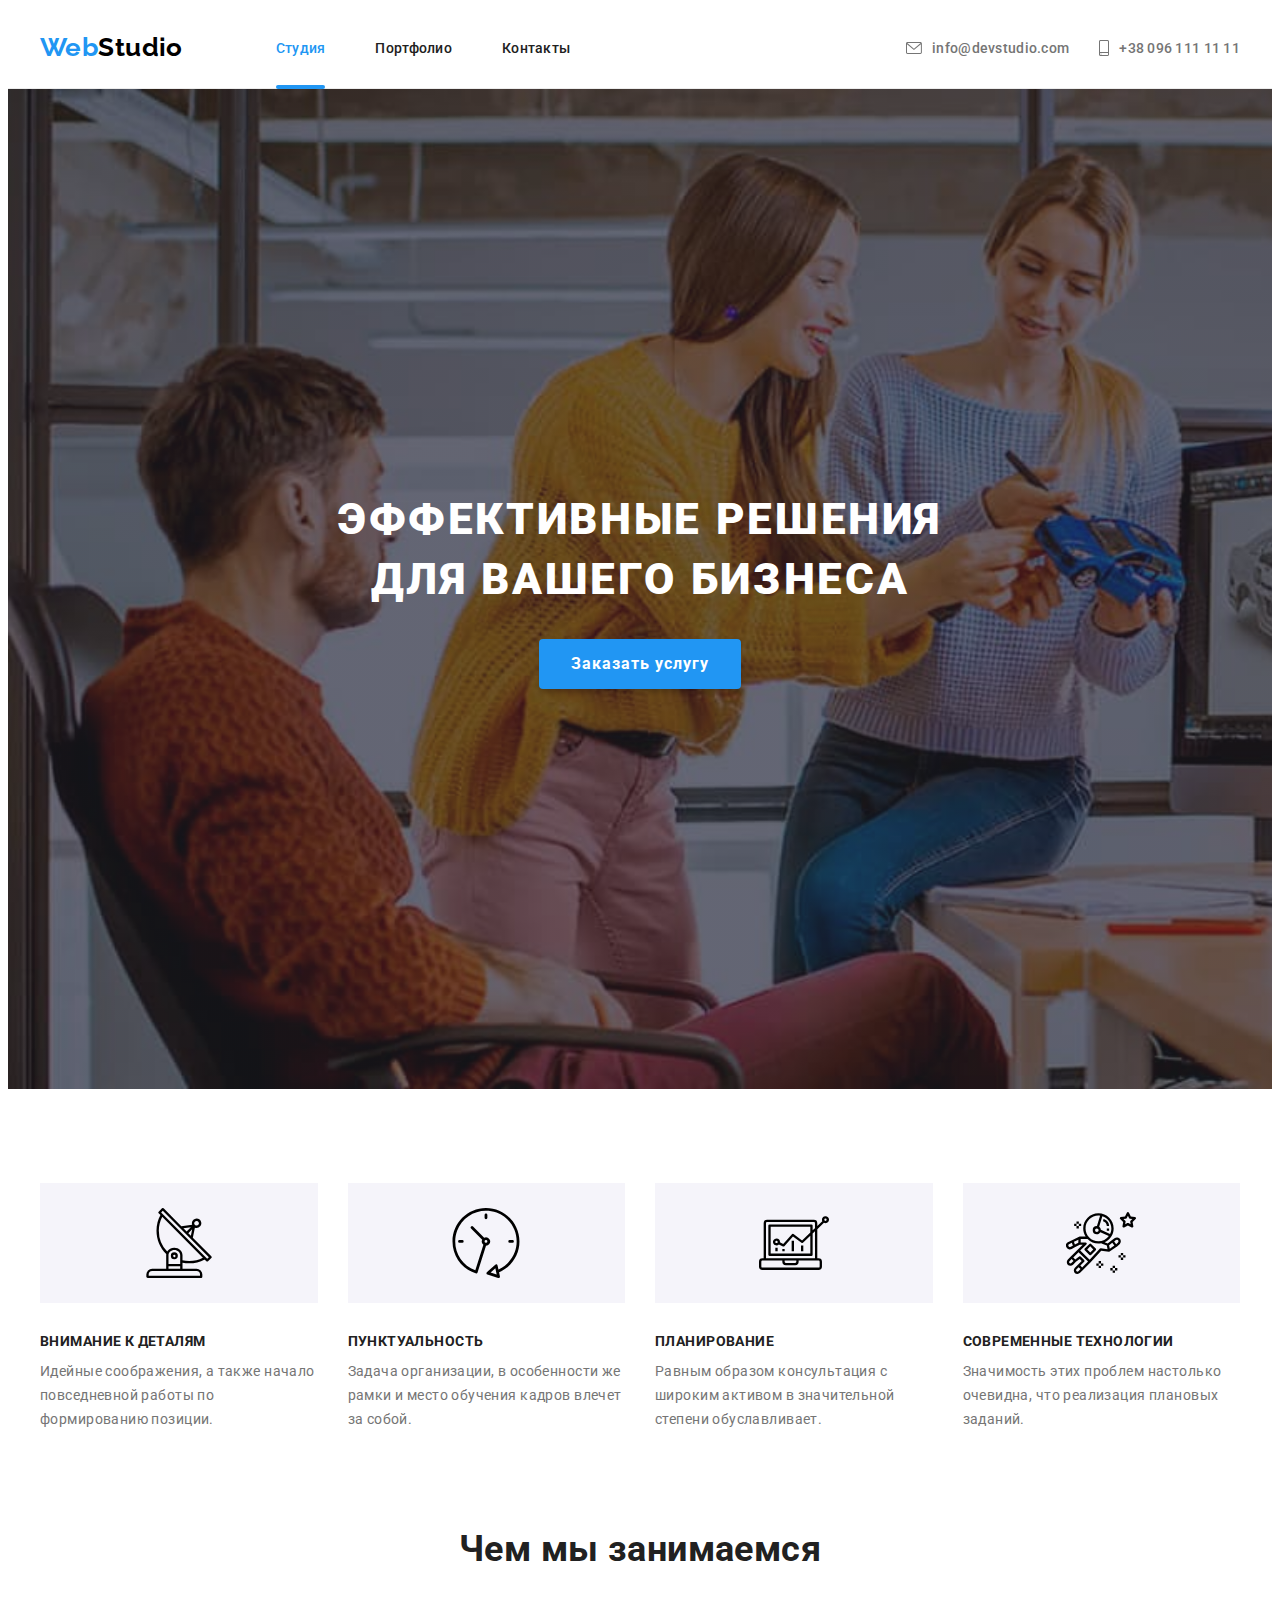
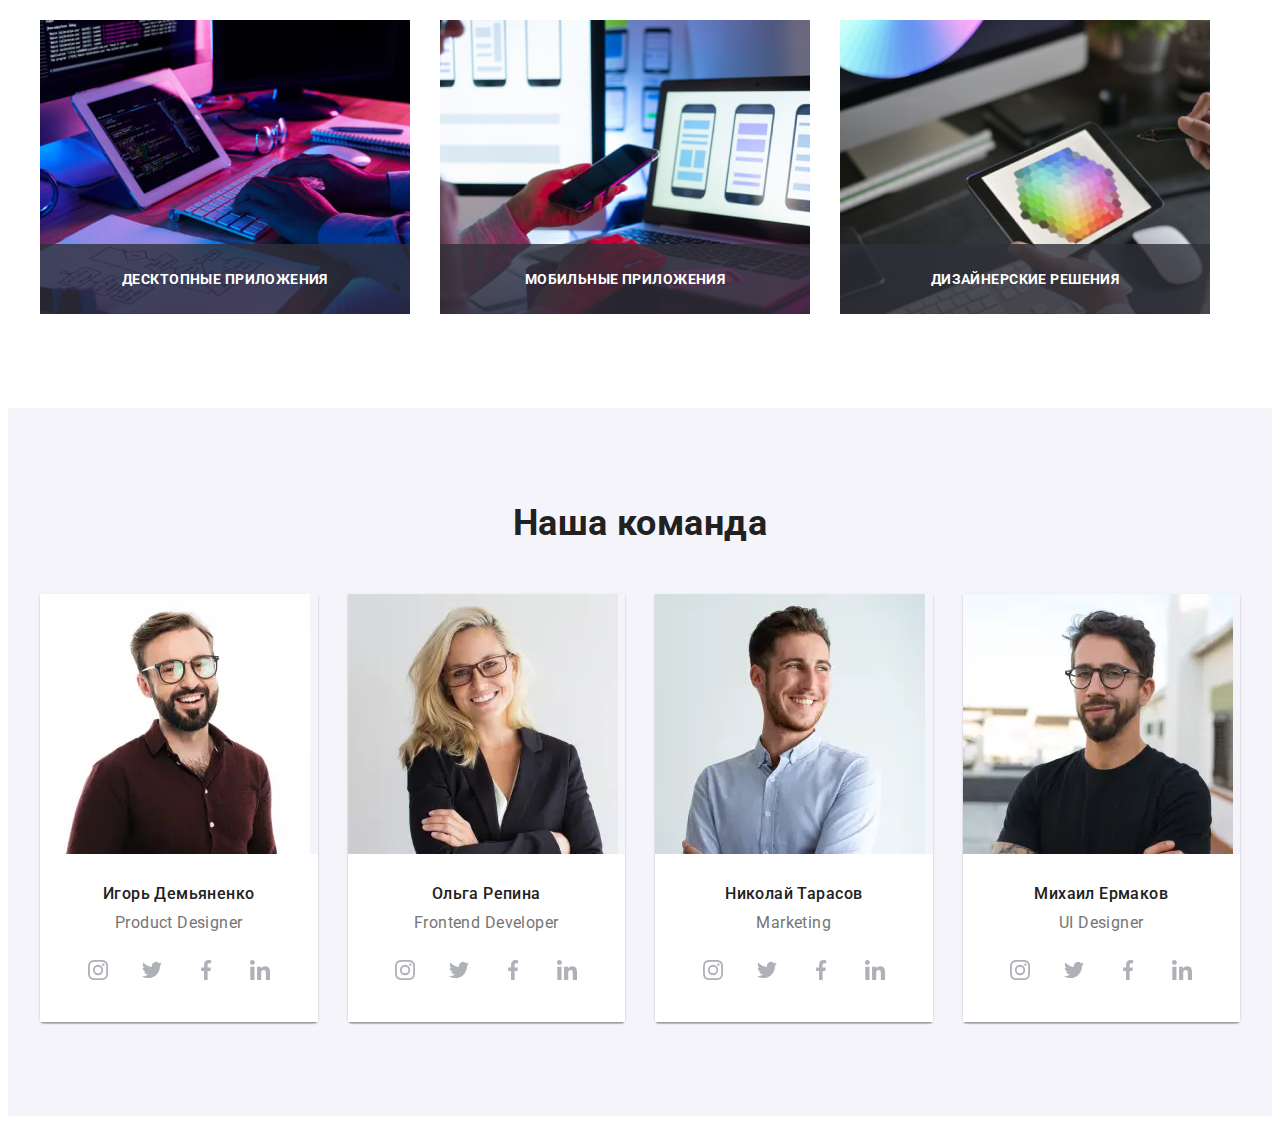
==== commit 9fef20d2: "add adaptive for team" ====
--- a/index.html
+++ b/index.html
@@ -91,7 +91,11 @@
           <div class="mobile-menu__navigation">
             <ul class="mobile-menu__list list">
               <li class="mobile-menu__item">
-                <a href="index.html" class="mobile-menu__link mobile-menu__link--active link">Студия</a>
+                <a
+                  href="index.html"
+                  class="mobile-menu__link mobile-menu__link--active link"
+                  >Студия</a
+                >
               </li>
               <li class="mobile-menu__item">
                 <a href="portfolio.html" class="mobile-menu__link link"
@@ -251,17 +255,61 @@
         </div>
       </section>
       <!--Наша команда-->
-      <!-- <section class="team">
-        <div class="container">
+      <section class="team">
+        <div class="container team__box">
           <h2 class="section-title">Наша команда</h2>
           <ul class="team__menu list">
             <li class="team__item">
-              <img
-                class="team__image"
-                src="./images/igor.jpg"
-                alt="Игорь Демьяненко"
-                style="width: 270px; height: 260px"
-              />
+              <picture>
+                <source
+                  srcset="
+                    ./images/team/mobile/product-desinger.webp,
+                    ./images/team/mobile/product-desinger@2x.webp 2x
+                  "
+                  type="image/webp"
+                  media="(max-width: 767px)"
+                />
+                <source
+                  srcset="
+                    ./images/team/tablet/product-desinger.webp,
+                    ./images/team/tablet/product-desinger@2x.webp 2x
+                  "
+                  type="image/webp"
+                  media="(max-width: 1199px)"
+                />
+                <source
+                  srcset="
+                    ./images/team/desktop/product-desinger.webp,
+                    ./images/team/desktop/product-desinger@2x.webp 2x
+                  "
+                  type="image/webp"
+                  media="(min-width: 1200px)"
+                />
+                <source
+                  srcset="
+                    ./images/team/mobile/product-desinger.jpg,
+                    ./images/team/mobile/product-desinger@2x.jpg 2x
+                  "
+                  media="(max-width: 767px)"
+                />
+                <source
+                  srcset="
+                    ./images/team/tablet/product-desinger.jpg,
+                    ./images/team/tablet/product-desinger@2x.jpg 2x
+                  "
+                  media="(max-width: 1199px)"
+                />
+                <source
+                  srcset="./images/team/desktop/product-desinger@2x.jpg 2x"
+                  media="(min-width: 1200px)"
+                />
+                <img
+                  class="team__image"
+                  src="./images/team/desktop/product-desinger.jpg"
+                  alt="Дизайнер продукта"
+                  style="width: 270"
+                />
+              </picture>
               <div class="team__member">
                 <h3 class="team__heading">Игорь Демьяненко</h3>
                 <p lang="en" class="team__position">Product Designer</p>
@@ -269,28 +317,28 @@
                   <li class="social-menu__item">
                     <a href="" class="social-menu__link">
                       <svg class="social-menu__icon" width="20" height="20">
-                        <use href="./images/icons.svg#icon-instagram"></use>
-                      </svg>
-                    </a>
-                  </li>
-                  <li class="social-menu__item">
-                    <a href="" class="social-menu__link">
-                      <svg class="social-menu__icon" width="20" height="20">
-                        <use href="./images/icons.svg#icon-twitter"></use>
-                      </svg>
-                    </a>
-                  </li>
-                  <li class="social-menu__item">
-                    <a href="" class="social-menu__link">
-                      <svg class="social-menu__icon" width="20" height="20">
-                        <use href="./images/icons.svg#icon-facebook"></use>
-                      </svg>
-                    </a>
-                  </li>
-                  <li class="social-menu__item">
-                    <a href="" class="social-menu__link">
-                      <svg class="social-menu__icon" width="20" height="20">
-                        <use href="./images/icons.svg#icon-linkedin"></use>
+                        <use href="./images/icons.svg#instagram"></use>
+                      </svg>
+                    </a>
+                  </li>
+                  <li class="social-menu__item">
+                    <a href="" class="social-menu__link">
+                      <svg class="social-menu__icon" width="20" height="20">
+                        <use href="./images/icons.svg#twitter"></use>
+                      </svg>
+                    </a>
+                  </li>
+                  <li class="social-menu__item">
+                    <a href="" class="social-menu__link">
+                      <svg class="social-menu__icon" width="20" height="20">
+                        <use href="./images/icons.svg#facebook"></use>
+                      </svg>
+                    </a>
+                  </li>
+                  <li class="social-menu__item">
+                    <a href="" class="social-menu__link">
+                      <svg class="social-menu__icon" width="20" height="20">
+                        <use href="./images/icons.svg#linkedin"></use>
                       </svg>
                     </a>
                   </li>
@@ -298,12 +346,56 @@
               </div>
             </li>
             <li class="team__item">
-              <img
-                class="team__image"
-                src="./images/olga.jpg"
-                alt="Ольга Репина"
-                style="width: 270px; height: 260px"
-              />
+              <picture>
+                <source
+                  srcset="
+                    ./images/team/mobile/frontend-developer.webp,
+                    ./images/team/mobile/frontend-developer@2x.webp 2x
+                  "
+                  type="image/webp"
+                  media="(max-width: 767px)"
+                />
+                <source
+                  srcset="
+                    ./images/team/tablet/frontend-developer.webp,
+                    ./images/team/tablet/frontend-developer@2x.webp 2x
+                  "
+                  type="image/webp"
+                  media="(max-width: 1199px)"
+                />
+                <source
+                  srcset="
+                    ./images/team/desktop/frontend-developer.webp,
+                    ./images/team/desktop/frontend-developer@2x.webp 2x
+                  "
+                  type="image/webp"
+                  media="(min-width: 1200px)"
+                />
+                <source
+                  srcset="
+                    ./images/team/mobile/frontend-developer.jpg,
+                    ./images/team/mobile/frontend-developer@2x.jpg 2x
+                  "
+                  media="(max-width: 767px)"
+                />
+                <source
+                  srcset="
+                    ./images/team/tablet/frontend-developer.jpg,
+                    ./images/team/tablet/frontend-developer@2x.jpg 2x
+                  "
+                  media="(max-width: 1199px)"
+                />
+                <source
+                  srcset="./images/team/desktop/frontend-developer@2x.jpg 2x"
+                  media="(min-width: 1200px)"
+                />
+                <img
+                  class="team__image"
+                  src="./images/team/desktop/frontend-developer.jpg"
+                  alt="Фронтенд разработчик"
+                 
+                />
+              </picture>
               <div class="team__member">
                 <h3 class="team__heading">Ольга Репина</h3>
                 <p lang="en" class="team__position">Frontend Developer</p>
@@ -311,28 +403,28 @@
                   <li class="social-menu__item">
                     <a href="" class="social-menu__link">
                       <svg class="social-menu__icon" width="20" height="20">
-                        <use href="./images/icons.svg#icon-instagram"></use>
-                      </svg>
-                    </a>
-                  </li>
-                  <li class="social-menu__item">
-                    <a href="" class="social-menu__link">
-                      <svg class="social-menu__icon" width="20" height="20">
-                        <use href="./images/icons.svg#icon-twitter"></use>
-                      </svg>
-                    </a>
-                  </li>
-                  <li class="social-menu__item">
-                    <a href="" class="social-menu__link">
-                      <svg class="social-menu__icon" width="20" height="20">
-                        <use href="./images/icons.svg#icon-facebook"></use>
-                      </svg>
-                    </a>
-                  </li>
-                  <li class="social-menu__item">
-                    <a href="" class="social-menu__link">
-                      <svg class="social-menu__icon" width="20" height="20">
-                        <use href="./images/icons.svg#icon-linkedin"></use>
+                        <use href="./images/icons.svg#instagram"></use>
+                      </svg>
+                    </a>
+                  </li>
+                  <li class="social-menu__item">
+                    <a href="" class="social-menu__link">
+                      <svg class="social-menu__icon" width="20" height="20">
+                        <use href="./images/icons.svg#twitter"></use>
+                      </svg>
+                    </a>
+                  </li>
+                  <li class="social-menu__item">
+                    <a href="" class="social-menu__link">
+                      <svg class="social-menu__icon" width="20" height="20">
+                        <use href="./images/icons.svg#facebook"></use>
+                      </svg>
+                    </a>
+                  </li>
+                  <li class="social-menu__item">
+                    <a href="" class="social-menu__link">
+                      <svg class="social-menu__icon" width="20" height="20">
+                        <use href="./images/icons.svg#linkedin"></use>
                       </svg>
                     </a>
                   </li>
@@ -340,12 +432,56 @@
               </div>
             </li>
             <li class="team__item">
-              <img
-                class="team__image"
-                src="./images/nicholas.jpg"
-                alt="Николай Тарасов"
-                style="width: 270px; height: 260px"
-              />
+              <picture>
+                <source
+                  srcset="
+                    ./images/team/mobile/marketing.webp,
+                    ./images/team/mobile/marketing@2x.webp 2x
+                  "
+                  type="image/webp"
+                  media="(max-width: 767px)"
+                />
+                <source
+                  srcset="
+                    ./images/team/tablet/marketing.webp,
+                    ./images/team/tablet/marketing@2x.webp 2x
+                  "
+                  type="image/webp"
+                  media="(max-width: 1199px)"
+                />
+                <source
+                  srcset="
+                    ./images/team/desktop/marketing.webp,
+                    ./images/team/desktop/marketing@2x.webp 2x
+                  "
+                  type="image/webp"
+                  media="(min-width: 1200px)"
+                />
+                <source
+                  srcset="
+                    ./images/team/mobile/marketing.jpg,
+                    ./images/team/mobile/marketing@2x.jpg 2x
+                  "
+                  media="(max-width: 767px)"
+                />
+                <source
+                  srcset="
+                    ./images/team/tablet/marketing.jpg,
+                    ./images/team/tablet/marketing@2x.jpg 2x
+                  "
+                  media="(max-width: 1199px)"
+                />
+                <source
+                  srcset="./images/team/desktop/marketing@2x.jpg 2x"
+                  media="(min-width: 1200px)"
+                />
+                <img
+                  class="team__image"
+                  src="./images/team/desktop/marketing.jpg"
+                  alt="Маркетолог"
+                 
+                />
+              </picture>
               <div class="team__member">
                 <h3 class="team__heading">Николай Тарасов</h3>
                 <p lang="en" class="team__position">Marketing</p>
@@ -353,28 +489,28 @@
                   <li class="social-menu__item">
                     <a href="" class="social-menu__link">
                       <svg class="social-menu__icon" width="20" height="20">
-                        <use href="./images/icons.svg#icon-instagram"></use>
-                      </svg>
-                    </a>
-                  </li>
-                  <li class="social-menu__item">
-                    <a href="" class="social-menu__link">
-                      <svg class="social-menu__icon" width="20" height="20">
-                        <use href="./images/icons.svg#icon-twitter"></use>
-                      </svg>
-                    </a>
-                  </li>
-                  <li class="social-menu__item">
-                    <a href="" class="social-menu__link">
-                      <svg class="social-menu__icon" width="20" height="20">
-                        <use href="./images/icons.svg#icon-facebook"></use>
-                      </svg>
-                    </a>
-                  </li>
-                  <li class="social-menu__item">
-                    <a href="" class="social-menu__link">
-                      <svg class="social-menu__icon" width="20" height="20">
-                        <use href="./images/icons.svg#icon-linkedin"></use>
+                        <use href="./images/icons.svg#instagram"></use>
+                      </svg>
+                    </a>
+                  </li>
+                  <li class="social-menu__item">
+                    <a href="" class="social-menu__link">
+                      <svg class="social-menu__icon" width="20" height="20">
+                        <use href="./images/icons.svg#twitter"></use>
+                      </svg>
+                    </a>
+                  </li>
+                  <li class="social-menu__item">
+                    <a href="" class="social-menu__link">
+                      <svg class="social-menu__icon" width="20" height="20">
+                        <use href="./images/icons.svg#facebook"></use>
+                      </svg>
+                    </a>
+                  </li>
+                  <li class="social-menu__item">
+                    <a href="" class="social-menu__link">
+                      <svg class="social-menu__icon" width="20" height="20">
+                        <use href="./images/icons.svg#linkedin"></use>
                       </svg>
                     </a>
                   </li>
@@ -382,12 +518,56 @@
               </div>
             </li>
             <li class="team__item">
-              <img
-                class="team__image"
-                src="./images/michael.jpg"
-                alt="Михаил Ермаков"
-                style="width: 270px; height: 260px"
-              />
+              <picture>
+                <source
+                  srcset="
+                    ./images/team/mobile/ui-desinger.webp,
+                    ./images/team/mobile/ui-desinger@2x.webp 2x
+                  "
+                  type="image/webp"
+                  media="(max-width: 767px)"
+                />
+                <source
+                  srcset="
+                    ./images/team/tablet/ui-desinger.webp,
+                    ./images/team/tablet/ui-desinger@2x.webp 2x
+                  "
+                  type="image/webp"
+                  media="(max-width: 1199px)"
+                />
+                <source
+                  srcset="
+                    ./images/team/desktop/ui-desinger.webp,
+                    ./images/team/desktop/ui-desinger@2x.webp 2x
+                  "
+                  type="image/webp"
+                  media="(min-width: 1200px)"
+                />
+                <source
+                  srcset="
+                    ./images/team/mobile/ui-desinger.jpg,
+                    ./images/team/mobile/ui-desinger@2x.jpg 2x
+                  "
+                  media="(max-width: 767px)"
+                />
+                <source
+                  srcset="
+                    ./images/team/tablet/ui-desinger.jpg,
+                    ./images/team/tablet/ui-desinger@2x.jpg 2x
+                  "
+                  media="(max-width: 1199px)"
+                />
+                <source
+                  srcset="./images/team/desktop/ui-desinger@2x.jpg 2x"
+                  media="(min-width: 1200px)"
+                />
+                <img
+                  class="team__image"
+                  src="./images/team/desktop/ui-desinger.jpg"
+                  alt="Дизайнер интерфейса"
+               
+                />
+              </picture>
               <div class="team__member">
                 <h3 class="team__heading">Михаил Ермаков</h3>
                 <p lang="en" class="team__position">UI Designer</p>
@@ -395,28 +575,28 @@
                   <li class="social-menu__item">
                     <a href="" class="social-menu__link">
                       <svg class="social-menu__icon" width="20" height="20">
-                        <use href="./images/icons.svg#icon-instagram"></use>
-                      </svg>
-                    </a>
-                  </li>
-                  <li class="social-menu__item">
-                    <a href="" class="social-menu__link">
-                      <svg class="social-menu__icon" width="20" height="20">
-                        <use href="./images/icons.svg#icon-twitter"></use>
-                      </svg>
-                    </a>
-                  </li>
-                  <li class="social-menu__item">
-                    <a href="" class="social-menu__link">
-                      <svg class="social-menu__icon" width="20" height="20">
-                        <use href="./images/icons.svg#icon-facebook"></use>
-                      </svg>
-                    </a>
-                  </li>
-                  <li class="social-menu__item">
-                    <a href="" class="social-menu__link">
-                      <svg class="social-menu__icon" width="20" height="20">
-                        <use href="./images/icons.svg#icon-linkedin"></use>
+                        <use href="./images/icons.svg#instagram"></use>
+                      </svg>
+                    </a>
+                  </li>
+                  <li class="social-menu__item">
+                    <a href="" class="social-menu__link">
+                      <svg class="social-menu__icon" width="20" height="20">
+                        <use href="./images/icons.svg#twitter"></use>
+                      </svg>
+                    </a>
+                  </li>
+                  <li class="social-menu__item">
+                    <a href="" class="social-menu__link">
+                      <svg class="social-menu__icon" width="20" height="20">
+                        <use href="./images/icons.svg#facebook"></use>
+                      </svg>
+                    </a>
+                  </li>
+                  <li class="social-menu__item">
+                    <a href="" class="social-menu__link">
+                      <svg class="social-menu__icon" width="20" height="20">
+                        <use href="./images/icons.svg#linkedin"></use>
                       </svg>
                     </a>
                   </li>
@@ -425,7 +605,7 @@
             </li>
           </ul>
         </div>
-      </section> -->
+      </section>
       <!-- Наши клиенты -->
       <!-- <section class="section clients">
         <div class="container">
@@ -676,7 +856,7 @@
         </div>
       </div> -->
     <!-- </div> -->
-  
+
     <script src="./js/menu-mobile.js"></script>
     <script src="./js/modal.js"></script>
   </body>
--- a/css/main.min.css
+++ b/css/main.min.css
@@ -3,5 +3,5 @@
     to right,
     rgba(47, 48, 58, 0.4),
     rgba(47, 48, 58, 0.4)
-  )}.visually-hidden{position:absolute;width:1px;height:1px;margin:-1px;border:0;padding:0;white-space:nowrap;clip-path:inset(100%);clip:rect(0 0 0 0);overflow:hidden}html{font-size:var(--base-font-size)}body{font-family:Roboto, sans-serif;font-size:1.4rem;letter-spacing:0.03em;color:var(--title-text-color);background-color:var(--logo-bg-white-color)}h1,h2,h3,h4,h5,h6,p,ul{margin:0;padding:0}ul{list-style:none}img{display:block;max-width:100%}.link{text-decoration:none}.container{margin-left:auto;margin-right:auto;padding-left:15px;padding-right:15px}@media (min-width: 480px){.container{width:480px}}@media (min-width: 768px){.container{width:768px}}@media (min-width: 1200px){.container{width:1200px}}.section{padding-top:94px;padding-bottom:94px}.logo{display:inline-block;font-family:Raleway, sans-serif;font-weight:700;font-size:2.4rem;line-height:calc(33.19 / 24);color:var(--logo-black-color)}@media (max-width: 767px){.logo{padding-top:16px;padding-bottom:16px}}@media (min-width: 768px){.logo{padding-top:26px;padding-bottom:26px;margin-right:88px}}@media (min-width: 1200px){.logo{padding-top:24px;padding-bottom:25px;margin-right:93px;font-size:2.6rem;line-height:calc(31 / 26)}}.logo .link{display:block}.logo--accent-color{color:var(--accent-color)}.footer__logo{display:block;margin-bottom:20px;text-align:center;color:var(--logo-bg-white-color)}@media (min-width: 1200px){.footer__logo{text-align:left}}.mobile-menu{position:fixed;z-index:50;top:0;left:0;width:100vw;height:100vh;transform:translateY(-150%);transition:transform 250ms var(--timing-function);overflow-y:scroll}@media (min-width: 768px){.mobile-menu{display:none}}.mobile-menu.is-open{transform:translateY(0)}.mobile-menu__container{position:relative;display:flex;flex-direction:column;justify-content:space-between;height:100%;padding-top:48px;padding-bottom:48px;padding-left:40px;padding-right:40px}.menu-toggle{height:40px;padding:0;border:none;background:none}.menu-toggle:hover,.menu-toggle:focus{fill:var(--accent-color)}.menu-toggle__icon{fill:inherit;transition:fill 250ms cubic-bezier(0.4, 0, 0.2, 1)}.close-btn{position:absolute;top:10px;right:15px;width:40px;height:40px}.menu-toggle__icon{fill:inherit;transition:fill 250ms var(--timing-function)}.menu-toggle__icon:hover .close-btn-icon,.menu-toggle__icon:focus .close-btn-icon{fill:var(--accent-color)}.mobile-menu__item:not(:last-child){margin-bottom:32px}.mobile-menu__link{display:block;font-size:4rem;line-height:calc(47 / 40);color:var(--title-text-color)}.mobile-menu__link--active{color:var(--accent-color)}.mobile-menu__contacts{margin-top:auto}.mobile-contacts{margin-bottom:64px}.mobile-contacts__item:not(:last-child){margin-bottom:32px}.mobile-contacts__link{font-size:2.4rem;line-height:calc(40 / 34);color:var(--primary-text-color)}.mobile-contacts__link--markout{font-size:3.4rem;line-height:calc(28 / 24);color:var(--accent-color)}@media screen and (min-width: 320px) and (max-width: 380px){.mobile-contacts__link--markout{font-size:26px}}.mobile-social{display:flex}.mobile-social__item:not(:last-child){padding-right:10px;border-right:1px solid rgba(33,33,33,0.2);margin-right:10px}.mobile-social__link{font-size:1.8rem;line-height:calc(22 / 18);color:var(--accent-color)}.burger-menu{display:flex;justify-content:center;align-items:center;width:40px;height:40px;border:none;background-color:transparent;cursor:pointer}.burger-menu .burger-menu__icon{fill:currentColor;transition:fill 250ms var(--timing-function)}@media (min-width: 768px){.burger-menu{display:none}}.burger-menu:hover .burger-menu__icon,.burger-menu:focus .burger-menu__icon{fill:var(--accent-color)}.burger-icon-icon{width:40px;height:40px}.button{display:inline-block;font-family:'Roboto';font-weight:700;line-height:1.87;min-width:73px;min-height:50px;font-size:16px;letter-spacing:0.06em;border:transparent;border-radius:4px;text-align:center;cursor:pointer;color:var(--logo-bg-white-color);background-color:var(--accent-color);transition:color 250ms var(--timing-function),background-color 250ms var(--timing-function)}.hero--button,.form--button,.subscribe--button{padding:10px 32px;box-shadow:0px 4px 4px rgba(0,0,0,0.15)}.hero--button:hover,.hero--button:focus{color:var(--logo-bg-white-color);background-color:var(--hero-but-hover)}.button--primary,.button--secondary{padding:6px 22px;font-weight:500;line-height:1.62;letter-spacing:0.03em}.button--primary:hover,.button--primary:focus{box-shadow:0px 3px 1px rgba(0,0,0,0.1),0px 1px 2px rgba(0,0,0,0.08),0px 2px 2px rgba(0,0,0,0.12)}.button--secondary{color:var(--title-text-color);background-color:var(--secondary-bg-color)}.button--secondary:hover,.button--secondary:focus{color:var(--logo-bg-white-color);background-color:var(--accent-color);box-shadow:0px 3px 1px rgba(0,0,0,0.1),0px 1px 2px rgba(0,0,0,0.08),0px 2px 2px rgba(0,0,0,0.12)}.button_subscribe{padding:10px 62px 10px 29px}.button_subscribe:hover,.button_subscribe:focus{color:var(--logo-bg-white-color);background-color:var(--hero-but-hover)}.text-link{display:block;padding-top:32px;padding-bottom:32px;font-weight:500;font-size:14px;line-height:calc(16 / 14);letter-spacing:0.02em;color:currentColor;transition:color 250ms var(--timing-function)}.section-title{margin-bottom:50px;font-weight:700;font-size:36px;line-height:1.17;text-align:center}@media (min-width: 768px){.header{background-color:var(--logo-bg-white-color);border-bottom:1px solid #ececec}}.header-container{display:flex;justify-content:space-between;align-items:center}@media screen and (min-width: 1200px){.header-container{display:flex;justify-content:center;align-items:center}}.navigation{display:none}@media screen and (min-width: 768px){.navigation{display:flex;justify-content:center;align-items:center}}.navigation__list{display:flex}.navigation__item{position:relative}@media (min-width: 768px){.navigation__item:not(:last-child){margin-right:50px}}.navigation__link{display:block;padding-top:32px;padding-bottom:32px;color:currentColor;transition-property:color;transition:color 250ms var(--timing-function)}.navigation__link:hover,.navigation__link:focus{color:var(--accent-color)}.navigation__link.current{position:relative;color:var(--accent-color)}.navigation__link.current::after{content:'';position:absolute;left:0;bottom:-1px;display:block;width:100%;height:4px;background-color:var(--accent-color);border-radius:2px}.contacts{display:none}@media (min-width: 768px){.contacts{display:flex;flex-direction:column;align-items:start}}@media (min-width: 1200px){.contacts{display:flex;flex-direction:row;margin-left:auto}}@media (min-width: 1200px){.contacts__item:not(:last-child){margin-right:30px}}.contacts__link{display:flex;justify-content:center;align-items:center;color:var(--primary-text-color);padding-top:5px;padding-bottom:5px;text-decoration:none}.contacts__link:hover,.contacts__link:focus{color:var(--accent-color)}.contacts__icon{fill:var(--primary-text-color);transition:fill 250ms var(--timing-function)}.contacts__icon.leter{width:14px;height:10px;margin-right:8px;fill:currentColor}@media (min-width: 1200px){.contacts__icon.leter{width:16px;height:12px;margin-right:10px}}.contacts__icon.smartphone{width:10px;height:14px;margin-right:8px;fill:currentColor}@media (min-width: 1200px){.contacts__icon.smartphone{width:10px;height:16px;margin-right:10px}}.contacts__icon:hover .contacts__icon,.contacts__icon:focus .contacts__icon{fill:var(--accent-color)}.hero{display:flex;flex-direction:column;justify-content:center;align-items:center;margin-left:auto;margin-right:auto;width:100%;height:400px;background-color:var(--hero-footer-bg-color);background-image:var(--bg-linear-gradient),url("../images/banner/mobile/banner.jpg");background-repeat:no-repeat;background-size:cover}@media screen and (min-device-pixel-ratio: 2), (-webkit-min-device-pixel-ratio: 2), (min-resolution: 192dpi), (min-resolution: 2dppx){.hero{background-image:var(--bg-linear-gradient),url("../images/banner/mobile/banner@2x.jpg")}}@media (min-width: 768px){.hero{height:400px;background-image:var(--bg-linear-gradient),url("../images/banner/tablet/banner.jpg");max-width:768px}}@media screen and (min-width: 768px) and (min-device-pixel-ratio: 2), (min-width: 768px) and (-webkit-min-device-pixel-ratio: 2), (min-width: 768px) and (min-resolution: 192dpi), (min-width: 768px) and (min-resolution: 2dppx){.hero{background-image:var(--bg-linear-gradient),url("../images/banner/tablet/banner@2x.jpg")}}@media (min-width: 1200px){.hero{padding-top:200px;padding-bottom:200px;background-image:var(--bg-linear-gradient),url("../images/banner/desktop/banner.jpg");max-width:1600px;height:600px}}@media screen and (min-width: 1200px) and (min-device-pixel-ratio: 2), (min-width: 1200px) and (-webkit-min-device-pixel-ratio: 2), (min-width: 1200px) and (min-resolution: 192dpi), (min-width: 1200px) and (min-resolution: 2dppx){.hero{background-image:var(--bg-linear-gradient),url("../images/banner/desktop/banner@2x.jpg")}}.hero .container{text-align:center}.hero__title{max-width:360px;margin-top:0;margin-left:auto;margin-right:auto;margin-bottom:30px;color:var(--logo-bg-white-color);font-weight:900;font-size:2.6rem;line-height:calc(42 / 26);letter-spacing:0.06em;text-transform:uppercase}@media (min-width: 1200px){.hero__title{max-width:696px;font-size:4.4rem;line-height:calc(60 / 44)}}.features{padding:60px 15px}@media (min-width: 1200px){.features{padding:0 15px}}@media (min-width: 768px){.features__menu{display:flex;flex-wrap:wrap}}@media (min-width: 1200px){.features__menu{display:flex;padding-top:94px}}.features__item{width:100%}.features__item:not(:last-child){margin-bottom:30px}@media (min-width: 1200px){.features__item:not(:last-child){margin-right:30px;margin-bottom:0}}@media (min-width: 768px){.features__item{width:calc((100% - 15px * 2) / 2)}.features__item:nth-last-child(2){margin-bottom:0}.features__item:nth-child(2n){margin-left:30px}}@media (min-width: 1200px){.features__item{width:calc((100% - 30px * 3) / 4);padding-bottom:3px}.features__item:nth-child(2n){margin-left:0}}.features__image{position:relative;width:100%;height:120px;background-color:var(--secondary-bg-color)}.features__icon{position:absolute;top:50%;left:50%;transform:translate(-50%, -50%);border-radius:4px;width:70px;height:70px}.features__title{margin-bottom:10px;padding-top:30px;font-weight:700;font-size:1.4rem;line-height:calc(16 / 14);text-transform:uppercase}@media (max-width: 767px){.features__title{text-align:center}}.features__submit{line-height:calc(24 / 14);color:var(--primary-text-color)}.work{display:none}@media (min-width: 1200px){.work{display:block}}.image-set{display:flex;text-align:center;margin:0px -30px 0px 0px;padding:0px}.image-set__item{position:relative;z-index:-1}.image-set__item:not(:last-child){margin-right:30px}.image-set__title{position:absolute;bottom:0;display:flex;align-items:center;justify-content:center;width:370px;height:70px;background-color:rgba(47,48,58,0.8)}.image-set__background{font-size:14px;font-weight:700;line-height:calc(16 / 14);text-transform:uppercase;color:var(--logo-bg-white-color)}
+  )}.visually-hidden{position:absolute;width:1px;height:1px;margin:-1px;border:0;padding:0;white-space:nowrap;clip-path:inset(100%);clip:rect(0 0 0 0);overflow:hidden}html{font-size:var(--base-font-size)}body{font-family:Roboto, sans-serif;font-size:1.4rem;letter-spacing:0.03em;color:var(--title-text-color);background-color:var(--logo-bg-white-color)}h1,h2,h3,h4,h5,h6,p,ul{margin:0;padding:0}ul{list-style:none}img{display:block;max-width:100%}.link{text-decoration:none}.container{margin-left:auto;margin-right:auto;padding-left:15px;padding-right:15px}@media (min-width: 480px){.container{width:480px}}@media (min-width: 768px){.container{width:768px}}@media (min-width: 1200px){.container{width:1200px}}.section{padding-top:94px;padding-bottom:94px}.logo{display:inline-block;font-family:Raleway, sans-serif;font-weight:700;font-size:2.4rem;line-height:calc(33.19 / 24);color:var(--logo-black-color)}@media (max-width: 767px){.logo{padding-top:16px;padding-bottom:16px}}@media (min-width: 768px){.logo{padding-top:26px;padding-bottom:26px;margin-right:88px}}@media (min-width: 1200px){.logo{padding-top:24px;padding-bottom:25px;margin-right:93px;font-size:2.6rem;line-height:calc(31 / 26)}}.logo .link{display:block}.logo--accent-color{color:var(--accent-color)}.footer__logo{display:block;margin-bottom:20px;text-align:center;color:var(--logo-bg-white-color)}@media (min-width: 1200px){.footer__logo{text-align:left}}.mobile-menu{position:fixed;z-index:50;top:0;left:0;width:100vw;height:100vh;transform:translateY(-150%);transition:transform 250ms var(--timing-function);overflow-y:scroll}@media (min-width: 768px){.mobile-menu{display:none}}.mobile-menu.is-open{transform:translateY(0)}.mobile-menu__container{position:relative;display:flex;flex-direction:column;justify-content:space-between;height:100%;padding-top:48px;padding-bottom:48px;padding-left:40px;padding-right:40px}.menu-toggle{height:40px;padding:0;border:none;background:none}.menu-toggle:hover,.menu-toggle:focus{fill:var(--accent-color)}.menu-toggle__icon{fill:inherit;transition:fill 250ms cubic-bezier(0.4, 0, 0.2, 1)}.close-btn{position:absolute;top:10px;right:15px;width:40px;height:40px}.menu-toggle__icon{fill:inherit;transition:fill 250ms var(--timing-function)}.menu-toggle__icon:hover .close-btn-icon,.menu-toggle__icon:focus .close-btn-icon{fill:var(--accent-color)}.mobile-menu__item:not(:last-child){margin-bottom:32px}.mobile-menu__link{display:block;font-size:4rem;line-height:calc(47 / 40);color:var(--title-text-color)}.mobile-menu__link--active{color:var(--accent-color)}.mobile-menu__contacts{margin-top:auto}.mobile-contacts{margin-bottom:64px}.mobile-contacts__item:not(:last-child){margin-bottom:32px}.mobile-contacts__link{font-size:2.4rem;line-height:calc(40 / 34);color:var(--primary-text-color)}.mobile-contacts__link--markout{font-size:3.4rem;line-height:calc(28 / 24);color:var(--accent-color)}@media screen and (min-width: 320px) and (max-width: 380px){.mobile-contacts__link--markout{font-size:26px}}.mobile-social{display:flex}.mobile-social__item:not(:last-child){padding-right:10px;border-right:1px solid rgba(33,33,33,0.2);margin-right:10px}.mobile-social__link{font-size:1.8rem;line-height:calc(22 / 18);color:var(--accent-color)}.burger-menu{display:flex;justify-content:center;align-items:center;width:40px;height:40px;border:none;background-color:transparent;cursor:pointer}.burger-menu .burger-menu__icon{fill:currentColor;transition:fill 250ms var(--timing-function)}@media (min-width: 768px){.burger-menu{display:none}}.burger-menu:hover .burger-menu__icon,.burger-menu:focus .burger-menu__icon{fill:var(--accent-color)}.burger-icon-icon{width:40px;height:40px}.button{display:inline-block;font-family:'Roboto';font-weight:700;line-height:1.87;min-width:73px;min-height:50px;font-size:16px;letter-spacing:0.06em;border:transparent;border-radius:4px;text-align:center;cursor:pointer;color:var(--logo-bg-white-color);background-color:var(--accent-color);transition:color 250ms var(--timing-function),background-color 250ms var(--timing-function)}.hero--button,.form--button,.subscribe--button{padding:10px 32px;box-shadow:0px 4px 4px rgba(0,0,0,0.15)}.hero--button:hover,.hero--button:focus{color:var(--logo-bg-white-color);background-color:var(--hero-but-hover)}.button--primary,.button--secondary{padding:6px 22px;font-weight:500;line-height:1.62;letter-spacing:0.03em}.button--primary:hover,.button--primary:focus{box-shadow:0px 3px 1px rgba(0,0,0,0.1),0px 1px 2px rgba(0,0,0,0.08),0px 2px 2px rgba(0,0,0,0.12)}.button--secondary{color:var(--title-text-color);background-color:var(--secondary-bg-color)}.button--secondary:hover,.button--secondary:focus{color:var(--logo-bg-white-color);background-color:var(--accent-color);box-shadow:0px 3px 1px rgba(0,0,0,0.1),0px 1px 2px rgba(0,0,0,0.08),0px 2px 2px rgba(0,0,0,0.12)}.button_subscribe{padding:10px 62px 10px 29px}.button_subscribe:hover,.button_subscribe:focus{color:var(--logo-bg-white-color);background-color:var(--hero-but-hover)}.text-link{display:block;padding-top:32px;padding-bottom:32px;font-weight:500;font-size:14px;line-height:calc(16 / 14);letter-spacing:0.02em;color:currentColor;transition:color 250ms var(--timing-function)}.section-title{margin-bottom:50px;font-weight:700;font-size:36px;line-height:1.17;text-align:center}.social-menu{display:flex;justify-content:space-between}.team-social-menu{justify-content:center;margin:0px;padding:0px}.social-menu__item{width:44px;height:44px}.social-menu__item:not(:last-child){margin-right:10px}.social-menu__link{width:100%;height:100%;border-radius:50%;display:flex;align-items:center;justify-content:center;transition:fill 250ms var(--timing-function),background-color 250ms var(--timing-function)}.social-menu__link:hover,.social-menu__link:focus{background-color:var(--accent-color);fill:var(--logo-bg-white-color)}.social-menu__icon{fill:var(--border-client)}.social-menu__link:hover .social-menu__icon,.social-menu__link:focus .social-menu__icon{fill:var(--logo-bg-white-color)}@media (min-width: 768px){.header{background-color:var(--logo-bg-white-color);border-bottom:1px solid #ececec}}.header-container{display:flex;justify-content:space-between;align-items:center}@media screen and (min-width: 1200px){.header-container{display:flex;justify-content:center;align-items:center}}.navigation{display:none}@media screen and (min-width: 768px){.navigation{display:flex;justify-content:center;align-items:center}}.navigation__list{display:flex}.navigation__item{position:relative}@media (min-width: 768px){.navigation__item:not(:last-child){margin-right:50px}}.navigation__link{display:block;padding-top:32px;padding-bottom:32px;color:currentColor;transition-property:color;transition:color 250ms var(--timing-function)}.navigation__link:hover,.navigation__link:focus{color:var(--accent-color)}.navigation__link.current{position:relative;color:var(--accent-color)}.navigation__link.current::after{content:'';position:absolute;left:0;bottom:-1px;display:block;width:100%;height:4px;background-color:var(--accent-color);border-radius:2px}.contacts{display:none}@media (min-width: 768px){.contacts{display:flex;flex-direction:column;align-items:start}}@media (min-width: 1200px){.contacts{display:flex;flex-direction:row;margin-left:auto}}@media (min-width: 1200px){.contacts__item:not(:last-child){margin-right:30px}}.contacts__link{display:flex;justify-content:center;align-items:center;color:var(--primary-text-color);padding-top:5px;padding-bottom:5px;text-decoration:none}.contacts__link:hover,.contacts__link:focus{color:var(--accent-color)}.contacts__icon{fill:var(--primary-text-color);transition:fill 250ms var(--timing-function)}.contacts__icon.leter{width:14px;height:10px;margin-right:8px;fill:currentColor}@media (min-width: 1200px){.contacts__icon.leter{width:16px;height:12px;margin-right:10px}}.contacts__icon.smartphone{width:10px;height:14px;margin-right:8px;fill:currentColor}@media (min-width: 1200px){.contacts__icon.smartphone{width:10px;height:16px;margin-right:10px}}.contacts__icon:hover .contacts__icon,.contacts__icon:focus .contacts__icon{fill:var(--accent-color)}.hero{display:flex;flex-direction:column;justify-content:center;align-items:center;margin-left:auto;margin-right:auto;width:100%;height:400px;background-color:var(--hero-footer-bg-color);background-image:var(--bg-linear-gradient),url("../images/banner/mobile/banner.jpg");background-repeat:no-repeat;background-size:cover}@media screen and (min-device-pixel-ratio: 2), (-webkit-min-device-pixel-ratio: 2), (min-resolution: 192dpi), (min-resolution: 2dppx){.hero{background-image:var(--bg-linear-gradient),url("../images/banner/mobile/banner@2x.jpg")}}@media (min-width: 768px){.hero{height:400px;background-image:var(--bg-linear-gradient),url("../images/banner/tablet/banner.jpg");max-width:768px}}@media screen and (min-width: 768px) and (min-device-pixel-ratio: 2), (min-width: 768px) and (-webkit-min-device-pixel-ratio: 2), (min-width: 768px) and (min-resolution: 192dpi), (min-width: 768px) and (min-resolution: 2dppx){.hero{background-image:var(--bg-linear-gradient),url("../images/banner/tablet/banner@2x.jpg")}}@media (min-width: 1200px){.hero{padding-top:200px;padding-bottom:200px;background-image:var(--bg-linear-gradient),url("../images/banner/desktop/banner.jpg");max-width:1600px;height:600px}}@media screen and (min-width: 1200px) and (min-device-pixel-ratio: 2), (min-width: 1200px) and (-webkit-min-device-pixel-ratio: 2), (min-width: 1200px) and (min-resolution: 192dpi), (min-width: 1200px) and (min-resolution: 2dppx){.hero{background-image:var(--bg-linear-gradient),url("../images/banner/desktop/banner@2x.jpg")}}.hero .container{text-align:center}.hero__title{max-width:360px;margin-top:0;margin-left:auto;margin-right:auto;margin-bottom:30px;color:var(--logo-bg-white-color);font-weight:900;font-size:2.6rem;line-height:calc(42 / 26);letter-spacing:0.06em;text-transform:uppercase}@media (min-width: 1200px){.hero__title{max-width:696px;font-size:4.4rem;line-height:calc(60 / 44)}}.features{padding:60px 15px}@media (min-width: 1200px){.features{padding:0 15px}}@media (min-width: 768px){.features__menu{display:flex;flex-wrap:wrap}}@media (min-width: 1200px){.features__menu{display:flex;padding-top:94px}}.features__item{width:100%}.features__item:not(:last-child){margin-bottom:30px}@media (min-width: 1200px){.features__item:not(:last-child){margin-right:30px;margin-bottom:0}}@media (min-width: 768px){.features__item{width:calc((100% - 15px * 2) / 2)}.features__item:nth-last-child(2){margin-bottom:0}.features__item:nth-child(2n){margin-left:30px}}@media (min-width: 1200px){.features__item{width:calc((100% - 30px * 3) / 4);padding-bottom:3px}.features__item:nth-child(2n){margin-left:0}}.features__image{position:relative;width:100%;height:120px;background-color:var(--secondary-bg-color)}.features__icon{position:absolute;top:50%;left:50%;transform:translate(-50%, -50%);border-radius:4px;width:70px;height:70px}.features__title{margin-bottom:10px;padding-top:30px;font-weight:700;font-size:1.4rem;line-height:calc(16 / 14);text-transform:uppercase}@media (max-width: 767px){.features__title{text-align:center}}.features__submit{line-height:calc(24 / 14);color:var(--primary-text-color)}.work{display:none}@media (min-width: 1200px){.work{display:block}}.image-set{display:flex;text-align:center;margin:0px -30px 0px 0px;padding:0px}.image-set__item{position:relative;z-index:-1}.image-set__item:not(:last-child){margin-right:30px}.image-set__title{position:absolute;bottom:0;display:flex;align-items:center;justify-content:center;width:370px;height:70px;background-color:rgba(47,48,58,0.8)}.image-set__background{font-size:14px;font-weight:700;line-height:calc(16 / 14);text-transform:uppercase;color:var(--logo-bg-white-color)}.team{background-color:var(--secondary-bg-color)}.team__box{padding:60px 15px}@media (min-width: 1200px){.team__box{padding-top:94px;padding-bottom:94px}}@media (min-width: 768px){.team__menu{display:flex;flex-wrap:wrap;margin-left:-30px;margin-bottom:-30px}}.team__item{margin-bottom:30px;box-shadow:0px 1px 3px rgba(0,0,0,0.12),0px 1px 1px rgba(0,0,0,0.14),0px 2px 1px rgba(0,0,0,0.2);border-radius:0px 0px 4px 4px}@media (min-width: 768px){.team__item{flex-basis:calc(100% / 2 - 30px);margin-left:30px}}@media (min-width: 1200px){.team__item{flex-basis:calc(100% / 4 - 30px);margin-left:30px}}.team__member{padding-top:30px;padding-bottom:24px;background-color:var(--logo-bg-white-color)}@media (min-width: 1200px){.team__member{padding-bottom:30px}}.team__heading{margin-bottom:10px;font-weight:500;font-size:1.6rem;line-height:1.19;text-align:center;color:var(--title-text-color)}.team__position{font-size:1.6rem;line-height:1.19;color:var(--primary-text-color);margin:0;margin-bottom:16px;text-align:center}
 /*# sourceMappingURL=main.min.css.map */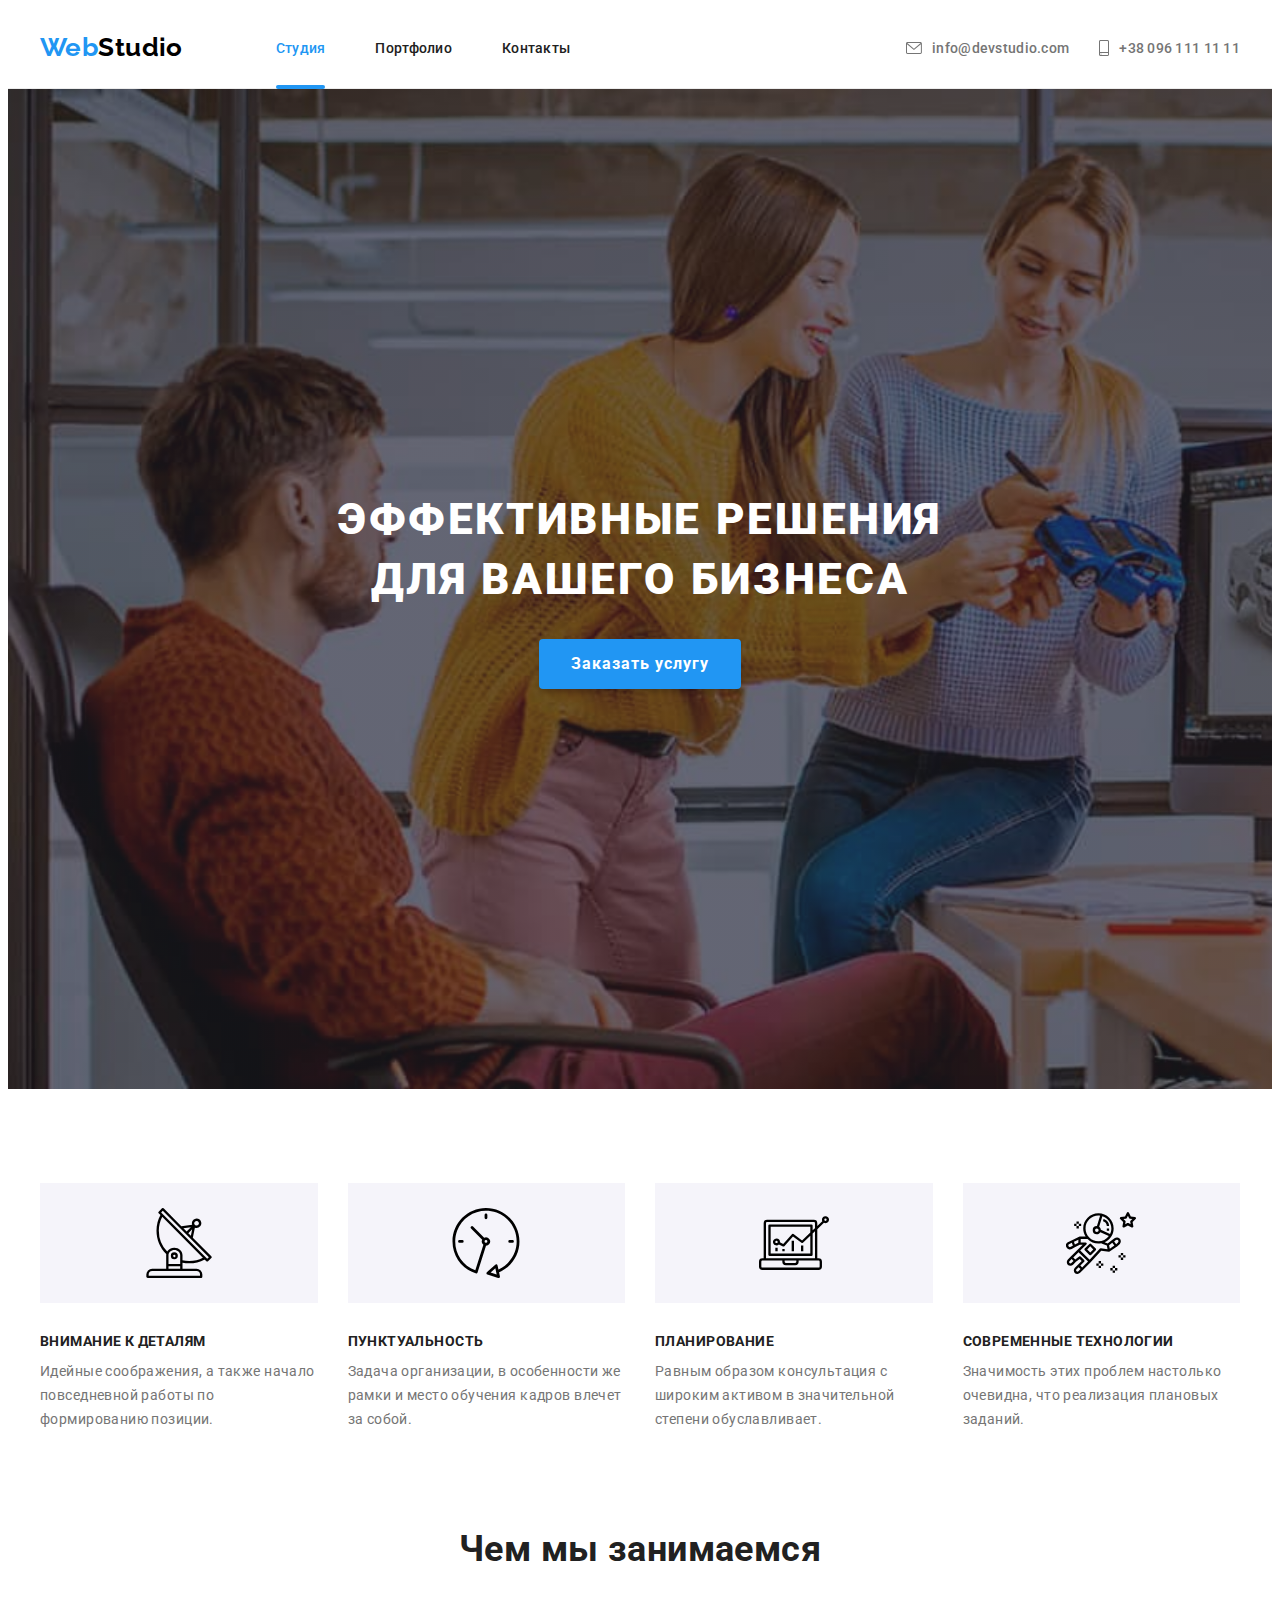
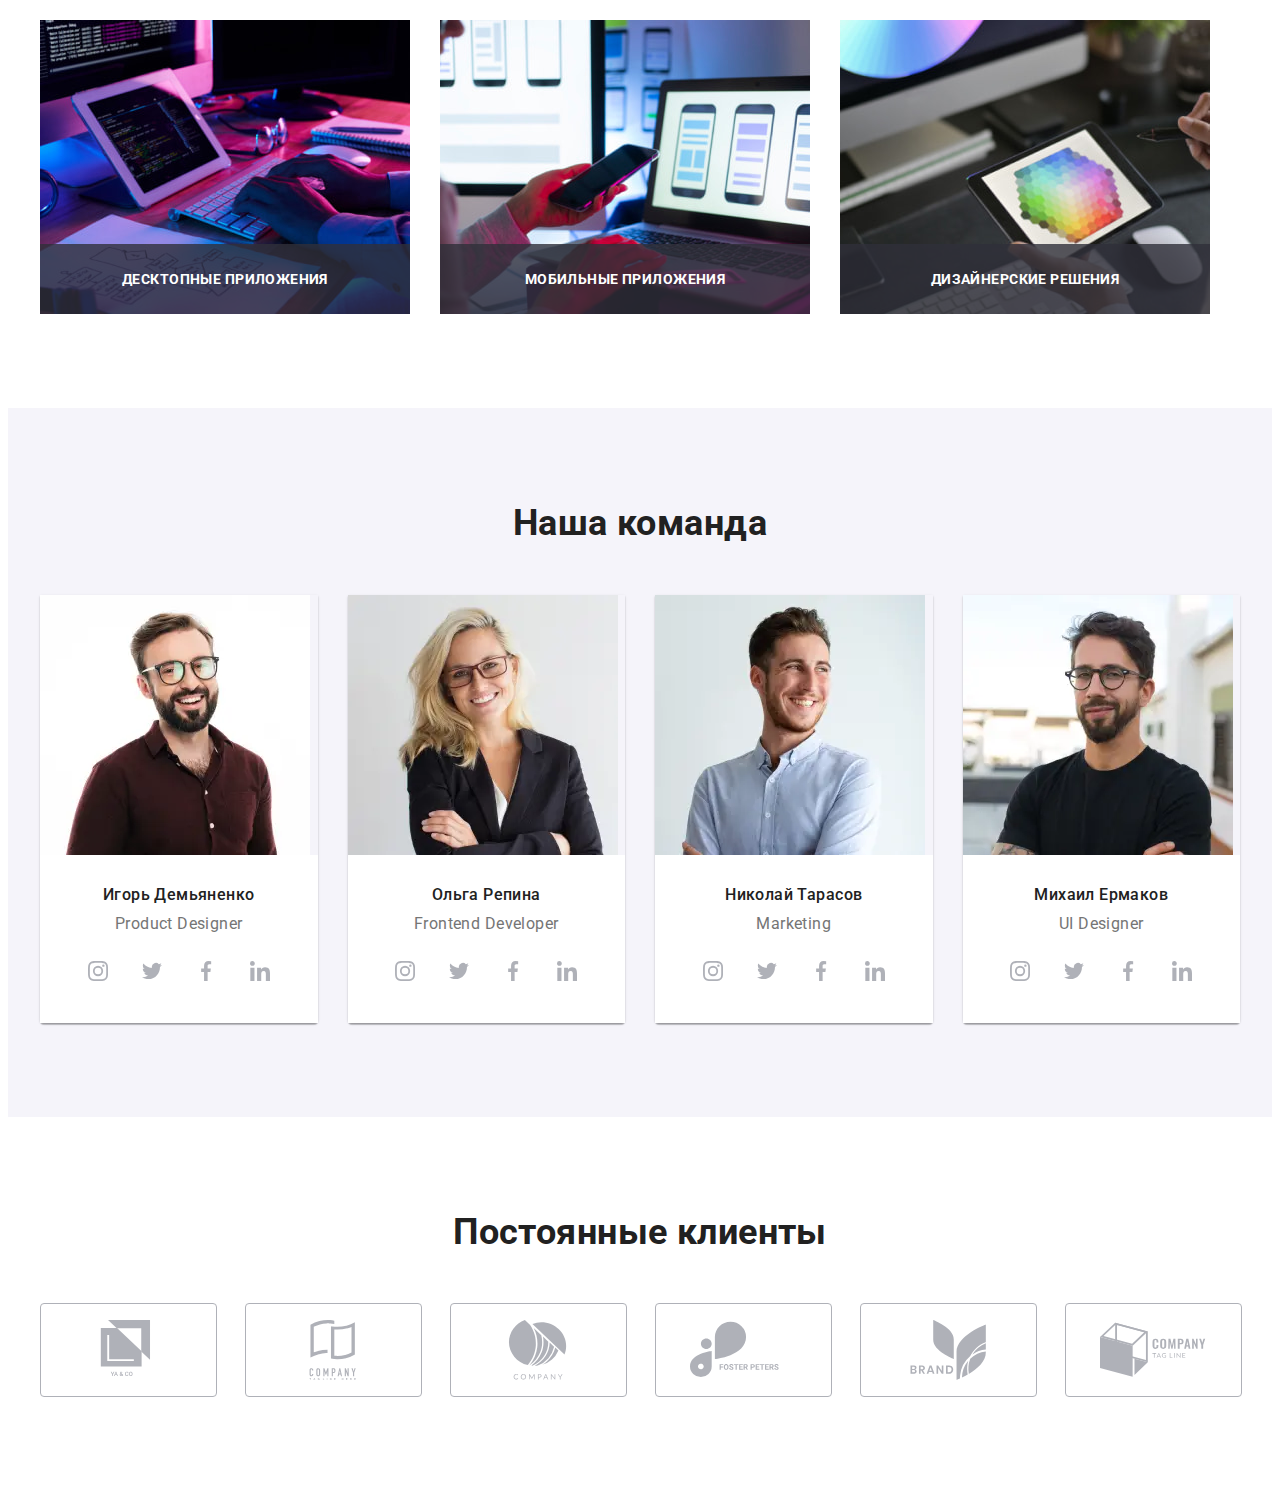
==== commit 63312637: "add adaptive for clients" ====
--- a/index.html
+++ b/index.html
@@ -607,55 +607,55 @@
         </div>
       </section>
       <!-- Наши клиенты -->
-      <!-- <section class="section clients">
-        <div class="container">
-          <h2 class="section-title">Постоянные клиенты</h2>
+      <section class="section ">
+        <div class="container clients">
+          <h2 class="section-title clients__title">Постоянные клиенты</h2>
           <ul class="clients__menu list">
             <li class="clients__item">
               <a class="clients__link" href="">
                 <svg class="clients__icon" width="41" height="46.7">
-                  <use href="./images/icons.svg#icon-logo-1"></use>
+                  <use href="./images/icons.svg#logo-1"></use>
                 </svg>
               </a>
             </li>
             <li class="clients__item">
               <a class="clients__link" href="">
                 <svg class="clients__icon" width="40" height="52">
-                  <use href="./images/icons.svg#icon-logo-2"></use>
+                  <use href="./images/icons.svg#logo-2"></use>
                 </svg>
               </a>
             </li>
             <li class="clients__item">
               <a class="clients__link" href="">
                 <svg class="clients__icon" width="43.46" height="41.18">
-                  <use href="./images/icons.svg#icon-logo-3"></use>
+                  <use href="./images/icons.svg#logo-3"></use>
                 </svg>
               </a>
             </li>
             <li class="clients__item">
               <a class="clients__link" href="">
                 <svg class="clients__icon" width="84.44" height="40.62">
-                  <use href="./images/icons.svg#icon-logo-4"></use>
+                  <use href="./images/icons.svg#logo-4"></use>
                 </svg>
               </a>
             </li>
             <li class="clients__item">
               <a class="clients__link" href="">
                 <svg class="clients__icon" width="62.54" height="45.43">
-                  <use href="./images/icons.svg#icon-logo-5"></use>
+                  <use href="./images/icons.svg#logo-5"></use>
                 </svg>
               </a>
             </li>
             <li class="clients__item">
               <a class="clients__link" href="">
                 <svg class="clients__icon" width="93.79" height="43.93">
-                  <use href="./images/icons.svg#icon-logo-6"></use>
+                  <use href="./images/icons.svg#logo-6"></use>
                 </svg>
               </a>
             </li>
           </ul>
         </div>
-      </section>-->
+      </section>
     </main>
 
     <!--Футер-->
--- a/css/main.min.css
+++ b/css/main.min.css
@@ -3,5 +3,5 @@
     to right,
     rgba(47, 48, 58, 0.4),
     rgba(47, 48, 58, 0.4)
-  )}.visually-hidden{position:absolute;width:1px;height:1px;margin:-1px;border:0;padding:0;white-space:nowrap;clip-path:inset(100%);clip:rect(0 0 0 0);overflow:hidden}html{font-size:var(--base-font-size)}body{font-family:Roboto, sans-serif;font-size:1.4rem;letter-spacing:0.03em;color:var(--title-text-color);background-color:var(--logo-bg-white-color)}h1,h2,h3,h4,h5,h6,p,ul{margin:0;padding:0}ul{list-style:none}img{display:block;max-width:100%}.link{text-decoration:none}.container{margin-left:auto;margin-right:auto;padding-left:15px;padding-right:15px}@media (min-width: 480px){.container{width:480px}}@media (min-width: 768px){.container{width:768px}}@media (min-width: 1200px){.container{width:1200px}}.section{padding-top:94px;padding-bottom:94px}.logo{display:inline-block;font-family:Raleway, sans-serif;font-weight:700;font-size:2.4rem;line-height:calc(33.19 / 24);color:var(--logo-black-color)}@media (max-width: 767px){.logo{padding-top:16px;padding-bottom:16px}}@media (min-width: 768px){.logo{padding-top:26px;padding-bottom:26px;margin-right:88px}}@media (min-width: 1200px){.logo{padding-top:24px;padding-bottom:25px;margin-right:93px;font-size:2.6rem;line-height:calc(31 / 26)}}.logo .link{display:block}.logo--accent-color{color:var(--accent-color)}.footer__logo{display:block;margin-bottom:20px;text-align:center;color:var(--logo-bg-white-color)}@media (min-width: 1200px){.footer__logo{text-align:left}}.mobile-menu{position:fixed;z-index:50;top:0;left:0;width:100vw;height:100vh;transform:translateY(-150%);transition:transform 250ms var(--timing-function);overflow-y:scroll}@media (min-width: 768px){.mobile-menu{display:none}}.mobile-menu.is-open{transform:translateY(0)}.mobile-menu__container{position:relative;display:flex;flex-direction:column;justify-content:space-between;height:100%;padding-top:48px;padding-bottom:48px;padding-left:40px;padding-right:40px}.menu-toggle{height:40px;padding:0;border:none;background:none}.menu-toggle:hover,.menu-toggle:focus{fill:var(--accent-color)}.menu-toggle__icon{fill:inherit;transition:fill 250ms cubic-bezier(0.4, 0, 0.2, 1)}.close-btn{position:absolute;top:10px;right:15px;width:40px;height:40px}.menu-toggle__icon{fill:inherit;transition:fill 250ms var(--timing-function)}.menu-toggle__icon:hover .close-btn-icon,.menu-toggle__icon:focus .close-btn-icon{fill:var(--accent-color)}.mobile-menu__item:not(:last-child){margin-bottom:32px}.mobile-menu__link{display:block;font-size:4rem;line-height:calc(47 / 40);color:var(--title-text-color)}.mobile-menu__link--active{color:var(--accent-color)}.mobile-menu__contacts{margin-top:auto}.mobile-contacts{margin-bottom:64px}.mobile-contacts__item:not(:last-child){margin-bottom:32px}.mobile-contacts__link{font-size:2.4rem;line-height:calc(40 / 34);color:var(--primary-text-color)}.mobile-contacts__link--markout{font-size:3.4rem;line-height:calc(28 / 24);color:var(--accent-color)}@media screen and (min-width: 320px) and (max-width: 380px){.mobile-contacts__link--markout{font-size:26px}}.mobile-social{display:flex}.mobile-social__item:not(:last-child){padding-right:10px;border-right:1px solid rgba(33,33,33,0.2);margin-right:10px}.mobile-social__link{font-size:1.8rem;line-height:calc(22 / 18);color:var(--accent-color)}.burger-menu{display:flex;justify-content:center;align-items:center;width:40px;height:40px;border:none;background-color:transparent;cursor:pointer}.burger-menu .burger-menu__icon{fill:currentColor;transition:fill 250ms var(--timing-function)}@media (min-width: 768px){.burger-menu{display:none}}.burger-menu:hover .burger-menu__icon,.burger-menu:focus .burger-menu__icon{fill:var(--accent-color)}.burger-icon-icon{width:40px;height:40px}.button{display:inline-block;font-family:'Roboto';font-weight:700;line-height:1.87;min-width:73px;min-height:50px;font-size:16px;letter-spacing:0.06em;border:transparent;border-radius:4px;text-align:center;cursor:pointer;color:var(--logo-bg-white-color);background-color:var(--accent-color);transition:color 250ms var(--timing-function),background-color 250ms var(--timing-function)}.hero--button,.form--button,.subscribe--button{padding:10px 32px;box-shadow:0px 4px 4px rgba(0,0,0,0.15)}.hero--button:hover,.hero--button:focus{color:var(--logo-bg-white-color);background-color:var(--hero-but-hover)}.button--primary,.button--secondary{padding:6px 22px;font-weight:500;line-height:1.62;letter-spacing:0.03em}.button--primary:hover,.button--primary:focus{box-shadow:0px 3px 1px rgba(0,0,0,0.1),0px 1px 2px rgba(0,0,0,0.08),0px 2px 2px rgba(0,0,0,0.12)}.button--secondary{color:var(--title-text-color);background-color:var(--secondary-bg-color)}.button--secondary:hover,.button--secondary:focus{color:var(--logo-bg-white-color);background-color:var(--accent-color);box-shadow:0px 3px 1px rgba(0,0,0,0.1),0px 1px 2px rgba(0,0,0,0.08),0px 2px 2px rgba(0,0,0,0.12)}.button_subscribe{padding:10px 62px 10px 29px}.button_subscribe:hover,.button_subscribe:focus{color:var(--logo-bg-white-color);background-color:var(--hero-but-hover)}.text-link{display:block;padding-top:32px;padding-bottom:32px;font-weight:500;font-size:14px;line-height:calc(16 / 14);letter-spacing:0.02em;color:currentColor;transition:color 250ms var(--timing-function)}.section-title{margin-bottom:50px;font-weight:700;font-size:36px;line-height:1.17;text-align:center}.social-menu{display:flex;justify-content:space-between}.team-social-menu{justify-content:center;margin:0px;padding:0px}.social-menu__item{width:44px;height:44px}.social-menu__item:not(:last-child){margin-right:10px}.social-menu__link{width:100%;height:100%;border-radius:50%;display:flex;align-items:center;justify-content:center;transition:fill 250ms var(--timing-function),background-color 250ms var(--timing-function)}.social-menu__link:hover,.social-menu__link:focus{background-color:var(--accent-color);fill:var(--logo-bg-white-color)}.social-menu__icon{fill:var(--border-client)}.social-menu__link:hover .social-menu__icon,.social-menu__link:focus .social-menu__icon{fill:var(--logo-bg-white-color)}@media (min-width: 768px){.header{background-color:var(--logo-bg-white-color);border-bottom:1px solid #ececec}}.header-container{display:flex;justify-content:space-between;align-items:center}@media screen and (min-width: 1200px){.header-container{display:flex;justify-content:center;align-items:center}}.navigation{display:none}@media screen and (min-width: 768px){.navigation{display:flex;justify-content:center;align-items:center}}.navigation__list{display:flex}.navigation__item{position:relative}@media (min-width: 768px){.navigation__item:not(:last-child){margin-right:50px}}.navigation__link{display:block;padding-top:32px;padding-bottom:32px;color:currentColor;transition-property:color;transition:color 250ms var(--timing-function)}.navigation__link:hover,.navigation__link:focus{color:var(--accent-color)}.navigation__link.current{position:relative;color:var(--accent-color)}.navigation__link.current::after{content:'';position:absolute;left:0;bottom:-1px;display:block;width:100%;height:4px;background-color:var(--accent-color);border-radius:2px}.contacts{display:none}@media (min-width: 768px){.contacts{display:flex;flex-direction:column;align-items:start}}@media (min-width: 1200px){.contacts{display:flex;flex-direction:row;margin-left:auto}}@media (min-width: 1200px){.contacts__item:not(:last-child){margin-right:30px}}.contacts__link{display:flex;justify-content:center;align-items:center;color:var(--primary-text-color);padding-top:5px;padding-bottom:5px;text-decoration:none}.contacts__link:hover,.contacts__link:focus{color:var(--accent-color)}.contacts__icon{fill:var(--primary-text-color);transition:fill 250ms var(--timing-function)}.contacts__icon.leter{width:14px;height:10px;margin-right:8px;fill:currentColor}@media (min-width: 1200px){.contacts__icon.leter{width:16px;height:12px;margin-right:10px}}.contacts__icon.smartphone{width:10px;height:14px;margin-right:8px;fill:currentColor}@media (min-width: 1200px){.contacts__icon.smartphone{width:10px;height:16px;margin-right:10px}}.contacts__icon:hover .contacts__icon,.contacts__icon:focus .contacts__icon{fill:var(--accent-color)}.hero{display:flex;flex-direction:column;justify-content:center;align-items:center;margin-left:auto;margin-right:auto;width:100%;height:400px;background-color:var(--hero-footer-bg-color);background-image:var(--bg-linear-gradient),url("../images/banner/mobile/banner.jpg");background-repeat:no-repeat;background-size:cover}@media screen and (min-device-pixel-ratio: 2), (-webkit-min-device-pixel-ratio: 2), (min-resolution: 192dpi), (min-resolution: 2dppx){.hero{background-image:var(--bg-linear-gradient),url("../images/banner/mobile/banner@2x.jpg")}}@media (min-width: 768px){.hero{height:400px;background-image:var(--bg-linear-gradient),url("../images/banner/tablet/banner.jpg");max-width:768px}}@media screen and (min-width: 768px) and (min-device-pixel-ratio: 2), (min-width: 768px) and (-webkit-min-device-pixel-ratio: 2), (min-width: 768px) and (min-resolution: 192dpi), (min-width: 768px) and (min-resolution: 2dppx){.hero{background-image:var(--bg-linear-gradient),url("../images/banner/tablet/banner@2x.jpg")}}@media (min-width: 1200px){.hero{padding-top:200px;padding-bottom:200px;background-image:var(--bg-linear-gradient),url("../images/banner/desktop/banner.jpg");max-width:1600px;height:600px}}@media screen and (min-width: 1200px) and (min-device-pixel-ratio: 2), (min-width: 1200px) and (-webkit-min-device-pixel-ratio: 2), (min-width: 1200px) and (min-resolution: 192dpi), (min-width: 1200px) and (min-resolution: 2dppx){.hero{background-image:var(--bg-linear-gradient),url("../images/banner/desktop/banner@2x.jpg")}}.hero .container{text-align:center}.hero__title{max-width:360px;margin-top:0;margin-left:auto;margin-right:auto;margin-bottom:30px;color:var(--logo-bg-white-color);font-weight:900;font-size:2.6rem;line-height:calc(42 / 26);letter-spacing:0.06em;text-transform:uppercase}@media (min-width: 1200px){.hero__title{max-width:696px;font-size:4.4rem;line-height:calc(60 / 44)}}.features{padding:60px 15px}@media (min-width: 1200px){.features{padding:0 15px}}@media (min-width: 768px){.features__menu{display:flex;flex-wrap:wrap}}@media (min-width: 1200px){.features__menu{display:flex;padding-top:94px}}.features__item{width:100%}.features__item:not(:last-child){margin-bottom:30px}@media (min-width: 1200px){.features__item:not(:last-child){margin-right:30px;margin-bottom:0}}@media (min-width: 768px){.features__item{width:calc((100% - 15px * 2) / 2)}.features__item:nth-last-child(2){margin-bottom:0}.features__item:nth-child(2n){margin-left:30px}}@media (min-width: 1200px){.features__item{width:calc((100% - 30px * 3) / 4);padding-bottom:3px}.features__item:nth-child(2n){margin-left:0}}.features__image{position:relative;width:100%;height:120px;background-color:var(--secondary-bg-color)}.features__icon{position:absolute;top:50%;left:50%;transform:translate(-50%, -50%);border-radius:4px;width:70px;height:70px}.features__title{margin-bottom:10px;padding-top:30px;font-weight:700;font-size:1.4rem;line-height:calc(16 / 14);text-transform:uppercase}@media (max-width: 767px){.features__title{text-align:center}}.features__submit{line-height:calc(24 / 14);color:var(--primary-text-color)}.work{display:none}@media (min-width: 1200px){.work{display:block}}.image-set{display:flex;text-align:center;margin:0px -30px 0px 0px;padding:0px}.image-set__item{position:relative;z-index:-1}.image-set__item:not(:last-child){margin-right:30px}.image-set__title{position:absolute;bottom:0;display:flex;align-items:center;justify-content:center;width:370px;height:70px;background-color:rgba(47,48,58,0.8)}.image-set__background{font-size:14px;font-weight:700;line-height:calc(16 / 14);text-transform:uppercase;color:var(--logo-bg-white-color)}.team{background-color:var(--secondary-bg-color)}.team__box{padding:60px 15px}@media (min-width: 1200px){.team__box{padding-top:94px;padding-bottom:94px}}@media (min-width: 768px){.team__menu{display:flex;flex-wrap:wrap;margin-left:-30px;margin-bottom:-30px}}.team__item{margin-bottom:30px;box-shadow:0px 1px 3px rgba(0,0,0,0.12),0px 1px 1px rgba(0,0,0,0.14),0px 2px 1px rgba(0,0,0,0.2);border-radius:0px 0px 4px 4px}@media (min-width: 768px){.team__item{flex-basis:calc(100% / 2 - 30px);margin-left:30px}}@media (min-width: 1200px){.team__item{flex-basis:calc(100% / 4 - 30px);margin-left:30px}}.team__member{padding-top:30px;padding-bottom:24px;background-color:var(--logo-bg-white-color)}@media (min-width: 1200px){.team__member{padding-bottom:30px}}.team__heading{margin-bottom:10px;font-weight:500;font-size:1.6rem;line-height:1.19;text-align:center;color:var(--title-text-color)}.team__position{font-size:1.6rem;line-height:1.19;color:var(--primary-text-color);margin:0;margin-bottom:16px;text-align:center}
+  )}.visually-hidden{position:absolute;width:1px;height:1px;margin:-1px;border:0;padding:0;white-space:nowrap;clip-path:inset(100%);clip:rect(0 0 0 0);overflow:hidden}html{font-size:var(--base-font-size)}body{font-family:Roboto, sans-serif;font-size:1.4rem;letter-spacing:0.03em;color:var(--title-text-color);background-color:var(--logo-bg-white-color)}h1,h2,h3,h4,h5,h6,p,ul{margin:0;padding:0}ul{list-style:none}img{display:block;max-width:100%}.link{text-decoration:none}.container{margin-left:auto;margin-right:auto;padding-left:15px;padding-right:15px}@media (min-width: 480px){.container{width:480px}}@media (min-width: 768px){.container{width:768px}}@media (min-width: 1200px){.container{width:1200px}}.section{padding-top:94px;padding-bottom:94px}.section-title{margin-bottom:50px;font-weight:700;font-size:3.6rem;line-height:calc(33 / 28);text-align:center}.logo{display:inline-block;font-family:Raleway, sans-serif;font-weight:700;font-size:2.4rem;line-height:calc(33.19 / 24);color:var(--logo-black-color)}@media (max-width: 767px){.logo{padding-top:16px;padding-bottom:16px}}@media (min-width: 768px){.logo{padding-top:26px;padding-bottom:26px;margin-right:88px}}@media (min-width: 1200px){.logo{padding-top:24px;padding-bottom:25px;margin-right:93px;font-size:2.6rem;line-height:calc(31 / 26)}}.logo .link{display:block}.logo--accent-color{color:var(--accent-color)}.footer__logo{display:block;margin-bottom:20px;text-align:center;color:var(--logo-bg-white-color)}@media (min-width: 1200px){.footer__logo{text-align:left}}.mobile-menu{position:fixed;z-index:50;top:0;left:0;width:100vw;height:100vh;transform:translateY(-150%);transition:transform 250ms var(--timing-function);overflow-y:scroll}@media (min-width: 768px){.mobile-menu{display:none}}.mobile-menu.is-open{transform:translateY(0)}.mobile-menu__container{position:relative;display:flex;flex-direction:column;justify-content:space-between;height:100%;padding-top:48px;padding-bottom:48px;padding-left:40px;padding-right:40px}.menu-toggle{height:40px;padding:0;border:none;background:none}.menu-toggle:hover,.menu-toggle:focus{fill:var(--accent-color)}.menu-toggle__icon{fill:inherit;transition:fill 250ms cubic-bezier(0.4, 0, 0.2, 1)}.close-btn{position:absolute;top:10px;right:15px;width:40px;height:40px}.menu-toggle__icon{fill:inherit;transition:fill 250ms var(--timing-function)}.menu-toggle__icon:hover .close-btn-icon,.menu-toggle__icon:focus .close-btn-icon{fill:var(--accent-color)}.mobile-menu__item:not(:last-child){margin-bottom:32px}.mobile-menu__link{display:block;font-size:4rem;line-height:calc(47 / 40);color:var(--title-text-color)}.mobile-menu__link--active{color:var(--accent-color)}.mobile-menu__contacts{margin-top:auto}.mobile-contacts{margin-bottom:64px}.mobile-contacts__item:not(:last-child){margin-bottom:32px}.mobile-contacts__link{font-size:2.4rem;line-height:calc(40 / 34);color:var(--primary-text-color)}.mobile-contacts__link--markout{font-size:3.4rem;line-height:calc(28 / 24);color:var(--accent-color)}@media screen and (min-width: 320px) and (max-width: 380px){.mobile-contacts__link--markout{font-size:26px}}.mobile-social{display:flex}.mobile-social__item:not(:last-child){padding-right:10px;border-right:1px solid rgba(33,33,33,0.2);margin-right:10px}.mobile-social__link{font-size:1.8rem;line-height:calc(22 / 18);color:var(--accent-color)}.burger-menu{display:flex;justify-content:center;align-items:center;width:40px;height:40px;border:none;background-color:transparent;cursor:pointer}.burger-menu .burger-menu__icon{fill:currentColor;transition:fill 250ms var(--timing-function)}@media (min-width: 768px){.burger-menu{display:none}}.burger-menu:hover .burger-menu__icon,.burger-menu:focus .burger-menu__icon{fill:var(--accent-color)}.burger-icon-icon{width:40px;height:40px}.button{display:inline-block;font-family:'Roboto';font-weight:700;line-height:1.87;min-width:73px;min-height:50px;font-size:16px;letter-spacing:0.06em;border:transparent;border-radius:4px;text-align:center;cursor:pointer;color:var(--logo-bg-white-color);background-color:var(--accent-color);transition:color 250ms var(--timing-function),background-color 250ms var(--timing-function)}.hero--button,.form--button,.subscribe--button{padding:10px 32px;box-shadow:0px 4px 4px rgba(0,0,0,0.15)}.hero--button:hover,.hero--button:focus{color:var(--logo-bg-white-color);background-color:var(--hero-but-hover)}.button--primary,.button--secondary{padding:6px 22px;font-weight:500;line-height:1.62;letter-spacing:0.03em}.button--primary:hover,.button--primary:focus{box-shadow:0px 3px 1px rgba(0,0,0,0.1),0px 1px 2px rgba(0,0,0,0.08),0px 2px 2px rgba(0,0,0,0.12)}.button--secondary{color:var(--title-text-color);background-color:var(--secondary-bg-color)}.button--secondary:hover,.button--secondary:focus{color:var(--logo-bg-white-color);background-color:var(--accent-color);box-shadow:0px 3px 1px rgba(0,0,0,0.1),0px 1px 2px rgba(0,0,0,0.08),0px 2px 2px rgba(0,0,0,0.12)}.button_subscribe{padding:10px 62px 10px 29px}.button_subscribe:hover,.button_subscribe:focus{color:var(--logo-bg-white-color);background-color:var(--hero-but-hover)}.text-link{display:block;padding-top:32px;padding-bottom:32px;font-weight:500;font-size:14px;line-height:calc(16 / 14);letter-spacing:0.02em;color:currentColor;transition:color 250ms var(--timing-function)}.social-menu{display:flex;justify-content:center;align-items:center}.social-menu__item{width:44px;height:44px}.social-menu__item:not(:last-child){margin-right:10px}.social-menu__link{width:100%;height:100%;border-radius:50%;display:flex;justify-content:center;align-items:center;transition:fill 250ms var(--timing-function),background-color 250ms var(--timing-function)}.social-menu__link:hover,.social-menu__link:focus{background-color:var(--accent-color);fill:var(--logo-bg-white-color)}.social-menu__icon{width:20px;height:20px;fill:var(--border-client)}.social-menu__link:hover .social-menu__icon,.social-menu__link:focus .social-menu__icon{fill:var(--logo-bg-white-color);transition:fill 250ms var(--timing-function)}@media (min-width: 768px){.header{background-color:var(--logo-bg-white-color);border-bottom:1px solid #ececec}}.header-container{display:flex;justify-content:space-between;align-items:center}@media screen and (min-width: 1200px){.header-container{display:flex;justify-content:center;align-items:center}}.navigation{display:none}@media screen and (min-width: 768px){.navigation{display:flex;justify-content:center;align-items:center}}.navigation__list{display:flex}.navigation__item{position:relative}@media (min-width: 768px){.navigation__item:not(:last-child){margin-right:50px}}.navigation__link{display:block;padding-top:32px;padding-bottom:32px;color:currentColor;transition-property:color;transition:color 250ms var(--timing-function)}.navigation__link:hover,.navigation__link:focus{color:var(--accent-color)}.navigation__link.current{position:relative;color:var(--accent-color)}.navigation__link.current::after{content:'';position:absolute;left:0;bottom:-1px;display:block;width:100%;height:4px;background-color:var(--accent-color);border-radius:2px}.contacts{display:none}@media (min-width: 768px){.contacts{display:flex;flex-direction:column;align-items:start}}@media (min-width: 1200px){.contacts{display:flex;flex-direction:row;margin-left:auto}}@media (min-width: 1200px){.contacts__item:not(:last-child){margin-right:30px}}.contacts__link{display:flex;justify-content:center;align-items:center;color:var(--primary-text-color);padding-top:5px;padding-bottom:5px;text-decoration:none}.contacts__link:hover,.contacts__link:focus{color:var(--accent-color)}.contacts__icon{fill:var(--primary-text-color);transition:fill 250ms var(--timing-function)}.contacts__icon.leter{width:14px;height:10px;margin-right:8px;fill:currentColor}@media (min-width: 1200px){.contacts__icon.leter{width:16px;height:12px;margin-right:10px}}.contacts__icon.smartphone{width:10px;height:14px;margin-right:8px;fill:currentColor}@media (min-width: 1200px){.contacts__icon.smartphone{width:10px;height:16px;margin-right:10px}}.contacts__icon:hover .contacts__icon,.contacts__icon:focus .contacts__icon{fill:var(--accent-color)}.hero{display:flex;flex-direction:column;justify-content:center;align-items:center;margin-left:auto;margin-right:auto;width:100%;height:400px;background-color:var(--hero-footer-bg-color);background-image:var(--bg-linear-gradient),url("../images/banner/mobile/banner.jpg");background-repeat:no-repeat;background-size:cover}@media screen and (min-device-pixel-ratio: 2), (-webkit-min-device-pixel-ratio: 2), (min-resolution: 192dpi), (min-resolution: 2dppx){.hero{background-image:var(--bg-linear-gradient),url("../images/banner/mobile/banner@2x.jpg")}}@media (min-width: 768px){.hero{height:400px;background-image:var(--bg-linear-gradient),url("../images/banner/tablet/banner.jpg");max-width:768px}}@media screen and (min-width: 768px) and (min-device-pixel-ratio: 2), (min-width: 768px) and (-webkit-min-device-pixel-ratio: 2), (min-width: 768px) and (min-resolution: 192dpi), (min-width: 768px) and (min-resolution: 2dppx){.hero{background-image:var(--bg-linear-gradient),url("../images/banner/tablet/banner@2x.jpg")}}@media (min-width: 1200px){.hero{padding-top:200px;padding-bottom:200px;background-image:var(--bg-linear-gradient),url("../images/banner/desktop/banner.jpg");max-width:1600px;height:600px}}@media screen and (min-width: 1200px) and (min-device-pixel-ratio: 2), (min-width: 1200px) and (-webkit-min-device-pixel-ratio: 2), (min-width: 1200px) and (min-resolution: 192dpi), (min-width: 1200px) and (min-resolution: 2dppx){.hero{background-image:var(--bg-linear-gradient),url("../images/banner/desktop/banner@2x.jpg")}}.hero .container{text-align:center}.hero__title{max-width:360px;margin-top:0;margin-left:auto;margin-right:auto;margin-bottom:30px;color:var(--logo-bg-white-color);font-weight:900;font-size:2.6rem;line-height:calc(42 / 26);letter-spacing:0.06em;text-transform:uppercase}@media (min-width: 1200px){.hero__title{max-width:696px;font-size:4.4rem;line-height:calc(60 / 44)}}.features{padding:60px 15px}@media (min-width: 1200px){.features{padding:0 15px}}@media (min-width: 768px){.features__menu{display:flex;flex-wrap:wrap}}@media (min-width: 1200px){.features__menu{display:flex;padding-top:94px}}.features__item{width:100%}.features__item:not(:last-child){margin-bottom:30px}@media (min-width: 1200px){.features__item:not(:last-child){margin-right:30px;margin-bottom:0}}@media (min-width: 768px){.features__item{width:calc((100% - 15px * 2) / 2)}.features__item:nth-last-child(2){margin-bottom:0}.features__item:nth-child(2n){margin-left:30px}}@media (min-width: 1200px){.features__item{width:calc((100% - 30px * 3) / 4);padding-bottom:3px}.features__item:nth-child(2n){margin-left:0}}.features__image{position:relative;width:100%;height:120px;background-color:var(--secondary-bg-color)}.features__icon{position:absolute;top:50%;left:50%;transform:translate(-50%, -50%);border-radius:4px;width:70px;height:70px}.features__title{margin-bottom:10px;padding-top:30px;font-weight:700;font-size:1.4rem;line-height:calc(16 / 14);text-transform:uppercase}@media (max-width: 767px){.features__title{text-align:center}}.features__submit{line-height:calc(24 / 14);color:var(--primary-text-color)}.work{display:none}@media (min-width: 1200px){.work{display:block}}.image-set{display:flex;text-align:center;margin:0px -30px 0px 0px;padding:0px}.image-set__item{position:relative;z-index:-1}.image-set__item:not(:last-child){margin-right:30px}.image-set__title{position:absolute;bottom:0;display:flex;align-items:center;justify-content:center;width:370px;height:70px;background-color:rgba(47,48,58,0.8)}.image-set__background{font-size:14px;font-weight:700;line-height:calc(16 / 14);text-transform:uppercase;color:var(--logo-bg-white-color)}.team{background-color:var(--secondary-bg-color)}.team__box{padding:60px 15px}@media (min-width: 1200px){.team__box{padding-top:94px;padding-bottom:94px}}@media (min-width: 768px){.team__menu{display:flex;flex-wrap:wrap;margin-left:-30px;margin-bottom:-30px}}.team__item{margin-bottom:30px;box-shadow:0px 1px 3px rgba(0,0,0,0.12),0px 1px 1px rgba(0,0,0,0.14),0px 2px 1px rgba(0,0,0,0.2);border-radius:0px 0px 4px 4px}@media (min-width: 768px){.team__item{flex-basis:calc(100% / 2 - 30px);margin-left:30px}}@media (min-width: 1200px){.team__item{flex-basis:calc(100% / 4 - 30px);margin-left:30px}}.team__member{padding-top:30px;padding-bottom:24px;background-color:var(--logo-bg-white-color)}@media (min-width: 1200px){.team__member{padding-bottom:30px}}.team__heading{margin-bottom:10px;font-weight:500;font-size:1.6rem;line-height:1.19;text-align:center;color:var(--title-text-color)}.team__position{font-size:1.6rem;line-height:1.19;color:var(--primary-text-color);margin:0;margin-bottom:16px;text-align:center}.clients__menu{display:flex;flex-wrap:wrap;margin-left:-30px;margin-bottom:-30px}.clients__item{flex-basis:calc(100% / 2 - 30px);margin-left:30px;margin-bottom:30px;height:92px}@media (min-width: 768px){.clients__item{flex-basis:calc(100% / 3 - 30px)}}@media (min-width: 1200px){.clients__item{flex-basis:calc(100% / 6 - 30px)}}.clients__link{display:flex;justify-content:center;align-items:center;width:100%;height:100%;border:1px solid var(--border-client);border-radius:4px;transition:color 250ms var(--timing-function),border-color 250ms var(--timing-function)}.clients__link:hover,.clients__link:focus{color:var(--accent-color);border-color:var(--accent-color)}.clients__icon{width:106px;height:60px;fill:var(--border-client);transition:fill 250ms var(--timing-function)}.clients__link:hover .clients__icon,.clients__link:focus .clients__icon{fill:var(--accent-color)}
 /*# sourceMappingURL=main.min.css.map */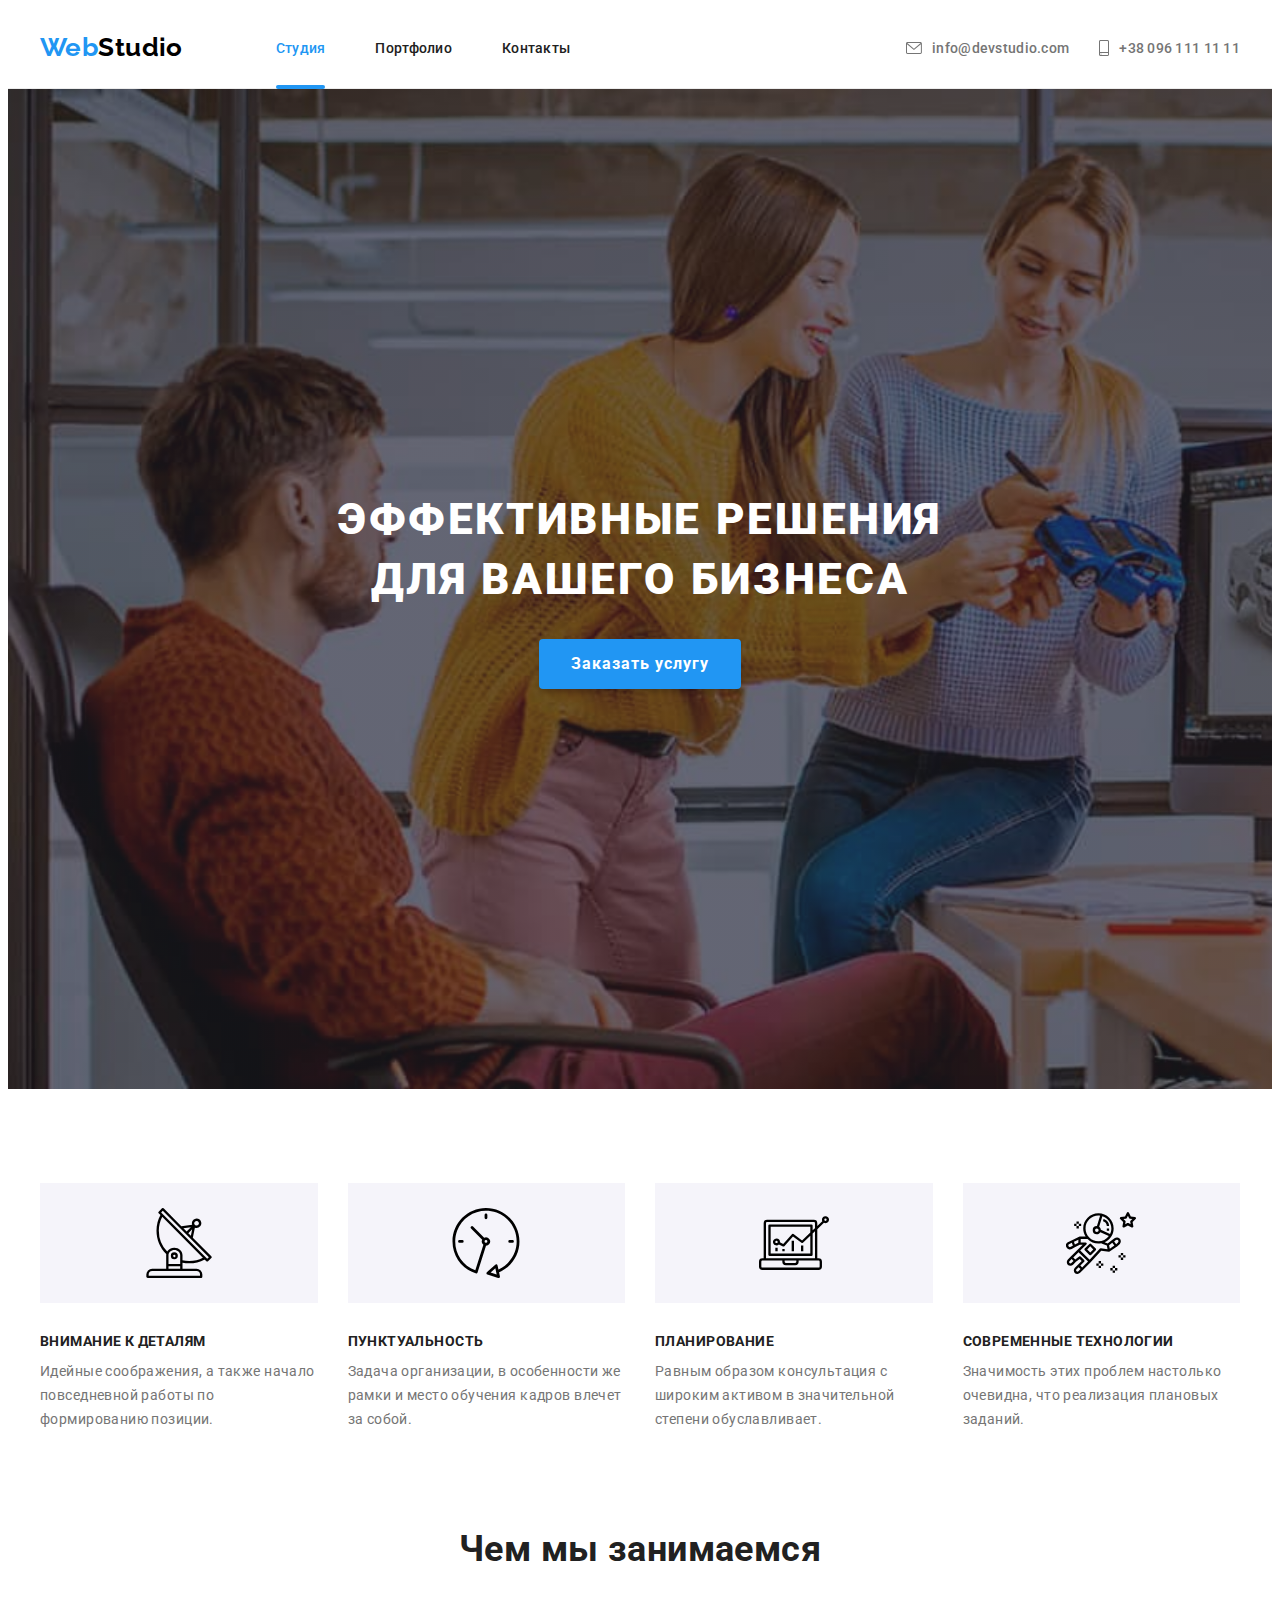
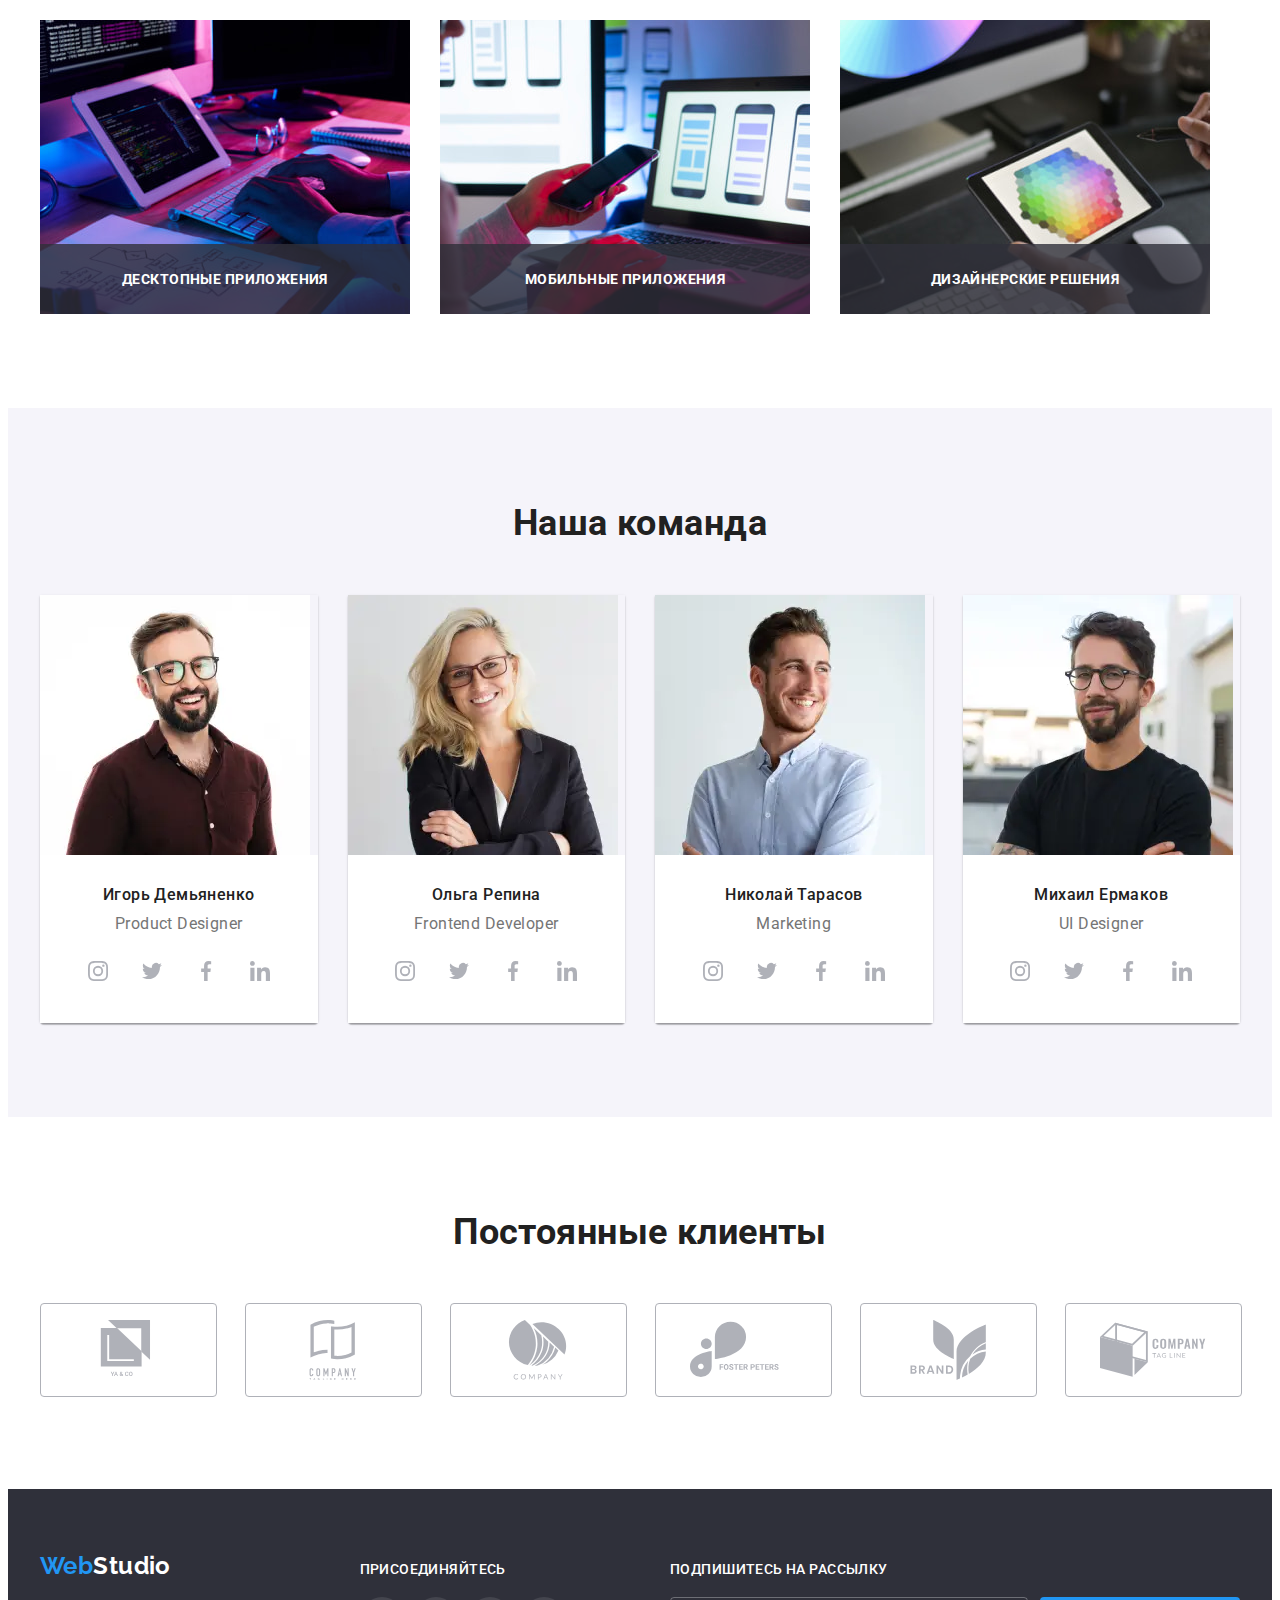
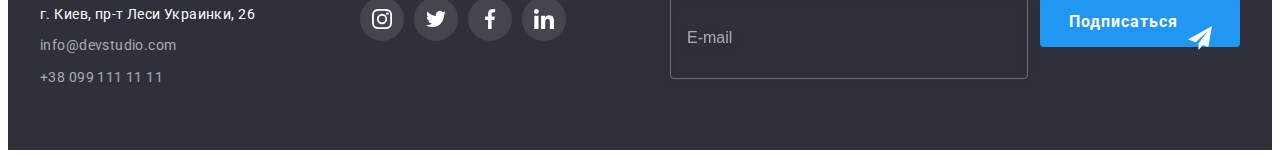
==== commit a0e6442d: "add apaptive for footer" ====
--- a/index.html
+++ b/index.html
@@ -24,7 +24,7 @@
     <!-- Шапка сайта -->
     <header class="header">
       <div class="container header-container">
-        <a class="logo link" href="./index.html" lang="en">
+        <a class="logo header__logo link" href="./index.html" lang="en">
           <span class="logo--accent-color">Web</span>Studio
         </a>
 
@@ -80,7 +80,6 @@
           </svg>
         </button>
       </div>
-
       <div class="mobile-menu" data-menu>
         <div class="mobile-menu__container">
           <button class="menu-toggle close-btn" data-menu-close>
@@ -659,11 +658,11 @@
     </main>
 
     <!--Футер-->
-    <!-- <footer class="footer">
+    <footer class="footer">
       <div class="container footer-container">
-        <div class="footter__address">
+        <div class="footer__address">
           <a class="logo footer__logo" href="./index.html" lang="en">
-            Web<span class="footer__logo--accent-logo">Studio</span>
+            <span class="footer__logo--accent-logo">Web</span>Studio
           </a>
           <address class="address">
             <ul class="address__menu list">
@@ -692,7 +691,7 @@
         </div>
         <div class="footer__social-container">
           <p class="footer__title">присоединяйтесь</p>
-          <ul class="social-menu list">
+          <ul class="social-menu footer-social__list list">
             <li class="social-menu__item">
               <a href="" class="social-menu__link social-menu__link_footer">
                 <svg
@@ -700,7 +699,7 @@
                   width="20"
                   height="20"
                 >
-                  <use href="./images/icons.svg#icon-instagram"></use>
+                  <use href="./images/icons.svg#instagram"></use>
                 </svg>
               </a>
             </li>
@@ -711,7 +710,7 @@
                   width="20"
                   height="20"
                 >
-                  <use href="./images/icons.svg#icon-twitter"></use>
+                  <use href="./images/icons.svg#twitter"></use>
                 </svg>
               </a>
             </li>
@@ -722,7 +721,7 @@
                   width="24"
                   height="24"
                 >
-                  <use href="./images/icons.svg#icon-facebook"></use>
+                  <use href="./images/icons.svg#facebook"></use>
                 </svg>
               </a>
             </li>
@@ -733,7 +732,7 @@
                   width="20"
                   height="20"
                 >
-                  <use href="./images/icons.svg#icon-linkedin"></use>
+                  <use href="./images/icons.svg#linkedin"></use>
                 </svg>
               </a>
             </li>
@@ -759,7 +758,7 @@
           </div>
         </div>
       </div>
-    </footer> -->
+    </footer>
     <!-- Модальное окно -->
     <!-- <div class="backdrop is-hidden" data-modal>
         <div class="modal">
--- a/css/main.min.css
+++ b/css/main.min.css
@@ -3,5 +3,5 @@
     to right,
     rgba(47, 48, 58, 0.4),
     rgba(47, 48, 58, 0.4)
-  )}.visually-hidden{position:absolute;width:1px;height:1px;margin:-1px;border:0;padding:0;white-space:nowrap;clip-path:inset(100%);clip:rect(0 0 0 0);overflow:hidden}html{font-size:var(--base-font-size)}body{font-family:Roboto, sans-serif;font-size:1.4rem;letter-spacing:0.03em;color:var(--title-text-color);background-color:var(--logo-bg-white-color)}h1,h2,h3,h4,h5,h6,p,ul{margin:0;padding:0}ul{list-style:none}img{display:block;max-width:100%}.link{text-decoration:none}.container{margin-left:auto;margin-right:auto;padding-left:15px;padding-right:15px}@media (min-width: 480px){.container{width:480px}}@media (min-width: 768px){.container{width:768px}}@media (min-width: 1200px){.container{width:1200px}}.section{padding-top:94px;padding-bottom:94px}.section-title{margin-bottom:50px;font-weight:700;font-size:3.6rem;line-height:calc(33 / 28);text-align:center}.logo{display:inline-block;font-family:Raleway, sans-serif;font-weight:700;font-size:2.4rem;line-height:calc(33.19 / 24);color:var(--logo-black-color)}@media (max-width: 767px){.logo{padding-top:16px;padding-bottom:16px}}@media (min-width: 768px){.logo{padding-top:26px;padding-bottom:26px;margin-right:88px}}@media (min-width: 1200px){.logo{padding-top:24px;padding-bottom:25px;margin-right:93px;font-size:2.6rem;line-height:calc(31 / 26)}}.logo .link{display:block}.logo--accent-color{color:var(--accent-color)}.footer__logo{display:block;margin-bottom:20px;text-align:center;color:var(--logo-bg-white-color)}@media (min-width: 1200px){.footer__logo{text-align:left}}.mobile-menu{position:fixed;z-index:50;top:0;left:0;width:100vw;height:100vh;transform:translateY(-150%);transition:transform 250ms var(--timing-function);overflow-y:scroll}@media (min-width: 768px){.mobile-menu{display:none}}.mobile-menu.is-open{transform:translateY(0)}.mobile-menu__container{position:relative;display:flex;flex-direction:column;justify-content:space-between;height:100%;padding-top:48px;padding-bottom:48px;padding-left:40px;padding-right:40px}.menu-toggle{height:40px;padding:0;border:none;background:none}.menu-toggle:hover,.menu-toggle:focus{fill:var(--accent-color)}.menu-toggle__icon{fill:inherit;transition:fill 250ms cubic-bezier(0.4, 0, 0.2, 1)}.close-btn{position:absolute;top:10px;right:15px;width:40px;height:40px}.menu-toggle__icon{fill:inherit;transition:fill 250ms var(--timing-function)}.menu-toggle__icon:hover .close-btn-icon,.menu-toggle__icon:focus .close-btn-icon{fill:var(--accent-color)}.mobile-menu__item:not(:last-child){margin-bottom:32px}.mobile-menu__link{display:block;font-size:4rem;line-height:calc(47 / 40);color:var(--title-text-color)}.mobile-menu__link--active{color:var(--accent-color)}.mobile-menu__contacts{margin-top:auto}.mobile-contacts{margin-bottom:64px}.mobile-contacts__item:not(:last-child){margin-bottom:32px}.mobile-contacts__link{font-size:2.4rem;line-height:calc(40 / 34);color:var(--primary-text-color)}.mobile-contacts__link--markout{font-size:3.4rem;line-height:calc(28 / 24);color:var(--accent-color)}@media screen and (min-width: 320px) and (max-width: 380px){.mobile-contacts__link--markout{font-size:26px}}.mobile-social{display:flex}.mobile-social__item:not(:last-child){padding-right:10px;border-right:1px solid rgba(33,33,33,0.2);margin-right:10px}.mobile-social__link{font-size:1.8rem;line-height:calc(22 / 18);color:var(--accent-color)}.burger-menu{display:flex;justify-content:center;align-items:center;width:40px;height:40px;border:none;background-color:transparent;cursor:pointer}.burger-menu .burger-menu__icon{fill:currentColor;transition:fill 250ms var(--timing-function)}@media (min-width: 768px){.burger-menu{display:none}}.burger-menu:hover .burger-menu__icon,.burger-menu:focus .burger-menu__icon{fill:var(--accent-color)}.burger-icon-icon{width:40px;height:40px}.button{display:inline-block;font-family:'Roboto';font-weight:700;line-height:1.87;min-width:73px;min-height:50px;font-size:16px;letter-spacing:0.06em;border:transparent;border-radius:4px;text-align:center;cursor:pointer;color:var(--logo-bg-white-color);background-color:var(--accent-color);transition:color 250ms var(--timing-function),background-color 250ms var(--timing-function)}.hero--button,.form--button,.subscribe--button{padding:10px 32px;box-shadow:0px 4px 4px rgba(0,0,0,0.15)}.hero--button:hover,.hero--button:focus{color:var(--logo-bg-white-color);background-color:var(--hero-but-hover)}.button--primary,.button--secondary{padding:6px 22px;font-weight:500;line-height:1.62;letter-spacing:0.03em}.button--primary:hover,.button--primary:focus{box-shadow:0px 3px 1px rgba(0,0,0,0.1),0px 1px 2px rgba(0,0,0,0.08),0px 2px 2px rgba(0,0,0,0.12)}.button--secondary{color:var(--title-text-color);background-color:var(--secondary-bg-color)}.button--secondary:hover,.button--secondary:focus{color:var(--logo-bg-white-color);background-color:var(--accent-color);box-shadow:0px 3px 1px rgba(0,0,0,0.1),0px 1px 2px rgba(0,0,0,0.08),0px 2px 2px rgba(0,0,0,0.12)}.button_subscribe{padding:10px 62px 10px 29px}.button_subscribe:hover,.button_subscribe:focus{color:var(--logo-bg-white-color);background-color:var(--hero-but-hover)}.text-link{display:block;padding-top:32px;padding-bottom:32px;font-weight:500;font-size:14px;line-height:calc(16 / 14);letter-spacing:0.02em;color:currentColor;transition:color 250ms var(--timing-function)}.social-menu{display:flex;justify-content:center;align-items:center}.social-menu__item{width:44px;height:44px}.social-menu__item:not(:last-child){margin-right:10px}.social-menu__link{width:100%;height:100%;border-radius:50%;display:flex;justify-content:center;align-items:center;transition:fill 250ms var(--timing-function),background-color 250ms var(--timing-function)}.social-menu__link:hover,.social-menu__link:focus{background-color:var(--accent-color);fill:var(--logo-bg-white-color)}.social-menu__icon{width:20px;height:20px;fill:var(--border-client)}.social-menu__link:hover .social-menu__icon,.social-menu__link:focus .social-menu__icon{fill:var(--logo-bg-white-color);transition:fill 250ms var(--timing-function)}@media (min-width: 768px){.header{background-color:var(--logo-bg-white-color);border-bottom:1px solid #ececec}}.header-container{display:flex;justify-content:space-between;align-items:center}@media screen and (min-width: 1200px){.header-container{display:flex;justify-content:center;align-items:center}}.navigation{display:none}@media screen and (min-width: 768px){.navigation{display:flex;justify-content:center;align-items:center}}.navigation__list{display:flex}.navigation__item{position:relative}@media (min-width: 768px){.navigation__item:not(:last-child){margin-right:50px}}.navigation__link{display:block;padding-top:32px;padding-bottom:32px;color:currentColor;transition-property:color;transition:color 250ms var(--timing-function)}.navigation__link:hover,.navigation__link:focus{color:var(--accent-color)}.navigation__link.current{position:relative;color:var(--accent-color)}.navigation__link.current::after{content:'';position:absolute;left:0;bottom:-1px;display:block;width:100%;height:4px;background-color:var(--accent-color);border-radius:2px}.contacts{display:none}@media (min-width: 768px){.contacts{display:flex;flex-direction:column;align-items:start}}@media (min-width: 1200px){.contacts{display:flex;flex-direction:row;margin-left:auto}}@media (min-width: 1200px){.contacts__item:not(:last-child){margin-right:30px}}.contacts__link{display:flex;justify-content:center;align-items:center;color:var(--primary-text-color);padding-top:5px;padding-bottom:5px;text-decoration:none}.contacts__link:hover,.contacts__link:focus{color:var(--accent-color)}.contacts__icon{fill:var(--primary-text-color);transition:fill 250ms var(--timing-function)}.contacts__icon.leter{width:14px;height:10px;margin-right:8px;fill:currentColor}@media (min-width: 1200px){.contacts__icon.leter{width:16px;height:12px;margin-right:10px}}.contacts__icon.smartphone{width:10px;height:14px;margin-right:8px;fill:currentColor}@media (min-width: 1200px){.contacts__icon.smartphone{width:10px;height:16px;margin-right:10px}}.contacts__icon:hover .contacts__icon,.contacts__icon:focus .contacts__icon{fill:var(--accent-color)}.hero{display:flex;flex-direction:column;justify-content:center;align-items:center;margin-left:auto;margin-right:auto;width:100%;height:400px;background-color:var(--hero-footer-bg-color);background-image:var(--bg-linear-gradient),url("../images/banner/mobile/banner.jpg");background-repeat:no-repeat;background-size:cover}@media screen and (min-device-pixel-ratio: 2), (-webkit-min-device-pixel-ratio: 2), (min-resolution: 192dpi), (min-resolution: 2dppx){.hero{background-image:var(--bg-linear-gradient),url("../images/banner/mobile/banner@2x.jpg")}}@media (min-width: 768px){.hero{height:400px;background-image:var(--bg-linear-gradient),url("../images/banner/tablet/banner.jpg");max-width:768px}}@media screen and (min-width: 768px) and (min-device-pixel-ratio: 2), (min-width: 768px) and (-webkit-min-device-pixel-ratio: 2), (min-width: 768px) and (min-resolution: 192dpi), (min-width: 768px) and (min-resolution: 2dppx){.hero{background-image:var(--bg-linear-gradient),url("../images/banner/tablet/banner@2x.jpg")}}@media (min-width: 1200px){.hero{padding-top:200px;padding-bottom:200px;background-image:var(--bg-linear-gradient),url("../images/banner/desktop/banner.jpg");max-width:1600px;height:600px}}@media screen and (min-width: 1200px) and (min-device-pixel-ratio: 2), (min-width: 1200px) and (-webkit-min-device-pixel-ratio: 2), (min-width: 1200px) and (min-resolution: 192dpi), (min-width: 1200px) and (min-resolution: 2dppx){.hero{background-image:var(--bg-linear-gradient),url("../images/banner/desktop/banner@2x.jpg")}}.hero .container{text-align:center}.hero__title{max-width:360px;margin-top:0;margin-left:auto;margin-right:auto;margin-bottom:30px;color:var(--logo-bg-white-color);font-weight:900;font-size:2.6rem;line-height:calc(42 / 26);letter-spacing:0.06em;text-transform:uppercase}@media (min-width: 1200px){.hero__title{max-width:696px;font-size:4.4rem;line-height:calc(60 / 44)}}.features{padding:60px 15px}@media (min-width: 1200px){.features{padding:0 15px}}@media (min-width: 768px){.features__menu{display:flex;flex-wrap:wrap}}@media (min-width: 1200px){.features__menu{display:flex;padding-top:94px}}.features__item{width:100%}.features__item:not(:last-child){margin-bottom:30px}@media (min-width: 1200px){.features__item:not(:last-child){margin-right:30px;margin-bottom:0}}@media (min-width: 768px){.features__item{width:calc((100% - 15px * 2) / 2)}.features__item:nth-last-child(2){margin-bottom:0}.features__item:nth-child(2n){margin-left:30px}}@media (min-width: 1200px){.features__item{width:calc((100% - 30px * 3) / 4);padding-bottom:3px}.features__item:nth-child(2n){margin-left:0}}.features__image{position:relative;width:100%;height:120px;background-color:var(--secondary-bg-color)}.features__icon{position:absolute;top:50%;left:50%;transform:translate(-50%, -50%);border-radius:4px;width:70px;height:70px}.features__title{margin-bottom:10px;padding-top:30px;font-weight:700;font-size:1.4rem;line-height:calc(16 / 14);text-transform:uppercase}@media (max-width: 767px){.features__title{text-align:center}}.features__submit{line-height:calc(24 / 14);color:var(--primary-text-color)}.work{display:none}@media (min-width: 1200px){.work{display:block}}.image-set{display:flex;text-align:center;margin:0px -30px 0px 0px;padding:0px}.image-set__item{position:relative;z-index:-1}.image-set__item:not(:last-child){margin-right:30px}.image-set__title{position:absolute;bottom:0;display:flex;align-items:center;justify-content:center;width:370px;height:70px;background-color:rgba(47,48,58,0.8)}.image-set__background{font-size:14px;font-weight:700;line-height:calc(16 / 14);text-transform:uppercase;color:var(--logo-bg-white-color)}.team{background-color:var(--secondary-bg-color)}.team__box{padding:60px 15px}@media (min-width: 1200px){.team__box{padding-top:94px;padding-bottom:94px}}@media (min-width: 768px){.team__menu{display:flex;flex-wrap:wrap;margin-left:-30px;margin-bottom:-30px}}.team__item{margin-bottom:30px;box-shadow:0px 1px 3px rgba(0,0,0,0.12),0px 1px 1px rgba(0,0,0,0.14),0px 2px 1px rgba(0,0,0,0.2);border-radius:0px 0px 4px 4px}@media (min-width: 768px){.team__item{flex-basis:calc(100% / 2 - 30px);margin-left:30px}}@media (min-width: 1200px){.team__item{flex-basis:calc(100% / 4 - 30px);margin-left:30px}}.team__member{padding-top:30px;padding-bottom:24px;background-color:var(--logo-bg-white-color)}@media (min-width: 1200px){.team__member{padding-bottom:30px}}.team__heading{margin-bottom:10px;font-weight:500;font-size:1.6rem;line-height:1.19;text-align:center;color:var(--title-text-color)}.team__position{font-size:1.6rem;line-height:1.19;color:var(--primary-text-color);margin:0;margin-bottom:16px;text-align:center}.clients__menu{display:flex;flex-wrap:wrap;margin-left:-30px;margin-bottom:-30px}.clients__item{flex-basis:calc(100% / 2 - 30px);margin-left:30px;margin-bottom:30px;height:92px}@media (min-width: 768px){.clients__item{flex-basis:calc(100% / 3 - 30px)}}@media (min-width: 1200px){.clients__item{flex-basis:calc(100% / 6 - 30px)}}.clients__link{display:flex;justify-content:center;align-items:center;width:100%;height:100%;border:1px solid var(--border-client);border-radius:4px;transition:color 250ms var(--timing-function),border-color 250ms var(--timing-function)}.clients__link:hover,.clients__link:focus{color:var(--accent-color);border-color:var(--accent-color)}.clients__icon{width:106px;height:60px;fill:var(--border-client);transition:fill 250ms var(--timing-function)}.clients__link:hover .clients__icon,.clients__link:focus .clients__icon{fill:var(--accent-color)}
+  )}.visually-hidden{position:absolute;width:1px;height:1px;margin:-1px;border:0;padding:0;white-space:nowrap;clip-path:inset(100%);clip:rect(0 0 0 0);overflow:hidden}html{font-size:var(--base-font-size)}body{font-family:Roboto, sans-serif;font-size:1.4rem;letter-spacing:0.03em;color:var(--title-text-color);background-color:var(--logo-bg-white-color)}h1,h2,h3,h4,h5,h6,p,ul{margin:0;padding:0}ul{list-style:none}img{display:block;max-width:100%}.link{text-decoration:none}.container{margin-left:auto;margin-right:auto;padding-left:15px;padding-right:15px}@media (min-width: 480px){.container{width:480px}}@media (min-width: 768px){.container{width:768px}}@media (min-width: 1200px){.container{width:1200px}}.section{padding-top:94px;padding-bottom:94px}.section-title{margin-bottom:50px;font-weight:700;font-size:3.6rem;line-height:calc(33 / 28);text-align:center}.logo{display:inline-block;font-family:Raleway, sans-serif;font-weight:700;font-size:2.4rem;line-height:calc(33.19 / 24);text-decoration:none;color:var(--logo-black-color)}@media (max-width: 767px){.header__logo{padding-top:16px;padding-bottom:16px}}@media (min-width: 768px){.header__logo{padding-top:26px;padding-bottom:26px;margin-right:88px}}@media (min-width: 1200px){.header__logo{padding-top:24px;padding-bottom:25px;margin-right:93px;font-size:2.6rem;line-height:calc(31 / 26)}}.link{display:block}.logo--accent-color{color:var(--accent-color)}.footer__logo{display:block;margin-bottom:20px;text-align:center;color:var(--logo-bg-white-color)}@media (min-width: 1200px){.footer__logo{text-align:left}}.footer__logo--accent-logo{color:var(--accent-color)}.mobile-menu{position:fixed;z-index:50;top:0;left:0;width:100vw;height:100vh;transform:translateY(-150%);transition:transform 250ms var(--timing-function);overflow-y:scroll}@media (min-width: 768px){.mobile-menu{display:none}}.mobile-menu.is-open{transform:translateY(0)}.mobile-menu__container{position:relative;display:flex;flex-direction:column;justify-content:space-between;height:100%;padding-top:48px;padding-bottom:48px;padding-left:40px;padding-right:40px}.menu-toggle{height:40px;padding:0;border:none;background:none}.menu-toggle:hover,.menu-toggle:focus{fill:var(--accent-color)}.menu-toggle__icon{fill:inherit;transition:fill 250ms cubic-bezier(0.4, 0, 0.2, 1)}.close-btn{position:absolute;top:10px;right:15px;width:40px;height:40px}.menu-toggle__icon{fill:inherit;transition:fill 250ms var(--timing-function)}.menu-toggle__icon:hover .close-btn-icon,.menu-toggle__icon:focus .close-btn-icon{fill:var(--accent-color)}.mobile-menu__item:not(:last-child){margin-bottom:32px}.mobile-menu__link{display:block;font-size:4rem;line-height:calc(47 / 40);color:var(--title-text-color)}.mobile-menu__link--active{color:var(--accent-color)}.mobile-menu__contacts{margin-top:auto}.mobile-contacts{margin-bottom:64px}.mobile-contacts__item:not(:last-child){margin-bottom:32px}.mobile-contacts__link{font-size:2.4rem;line-height:calc(40 / 34);color:var(--primary-text-color)}.mobile-contacts__link--markout{font-size:3.4rem;line-height:calc(28 / 24);color:var(--accent-color)}@media screen and (min-width: 320px) and (max-width: 380px){.mobile-contacts__link--markout{font-size:26px}}.mobile-social{display:flex}.mobile-social__item:not(:last-child){padding-right:10px;border-right:1px solid rgba(33,33,33,0.2);margin-right:10px}.mobile-social__link{font-size:1.8rem;line-height:calc(22 / 18);color:var(--accent-color)}.burger-menu{display:flex;justify-content:center;align-items:center;width:40px;height:40px;border:none;background-color:transparent;cursor:pointer}.burger-menu .burger-menu__icon{fill:currentColor;transition:fill 250ms var(--timing-function)}@media (min-width: 768px){.burger-menu{display:none}}.burger-menu:hover .burger-menu__icon,.burger-menu:focus .burger-menu__icon{fill:var(--accent-color)}.burger-icon-icon{width:40px;height:40px}.button{display:inline-block;font-family:'Roboto';font-weight:700;line-height:1.87;min-width:73px;min-height:50px;font-size:16px;letter-spacing:0.06em;border:transparent;border-radius:4px;text-align:center;cursor:pointer;color:var(--logo-bg-white-color);background-color:var(--accent-color);transition:color 250ms var(--timing-function),background-color 250ms var(--timing-function)}.hero--button,.form--button,.subscribe--button{padding:10px 32px;box-shadow:0px 4px 4px rgba(0,0,0,0.15)}.hero--button:hover,.hero--button:focus{color:var(--logo-bg-white-color);background-color:var(--hero-but-hover)}.button--primary,.button--secondary{padding:6px 22px;font-weight:500;line-height:1.62;letter-spacing:0.03em}.button--primary:hover,.button--primary:focus{box-shadow:0px 3px 1px rgba(0,0,0,0.1),0px 1px 2px rgba(0,0,0,0.08),0px 2px 2px rgba(0,0,0,0.12)}.button--secondary{color:var(--title-text-color);background-color:var(--secondary-bg-color)}.button--secondary:hover,.button--secondary:focus{color:var(--logo-bg-white-color);background-color:var(--accent-color);box-shadow:0px 3px 1px rgba(0,0,0,0.1),0px 1px 2px rgba(0,0,0,0.08),0px 2px 2px rgba(0,0,0,0.12)}.button_subscribe{padding:10px 62px 10px 29px}.button_subscribe:hover,.button_subscribe:focus{color:var(--logo-bg-white-color);background-color:var(--hero-but-hover)}.text-link{display:block;padding-top:32px;padding-bottom:32px;font-weight:500;font-size:14px;line-height:calc(16 / 14);letter-spacing:0.02em;color:currentColor;transition:color 250ms var(--timing-function)}.social-menu{display:flex;justify-content:center;align-items:center}.social-menu__item{width:44px;height:44px}.social-menu__item:not(:last-child){margin-right:10px}.social-menu__link{width:100%;height:100%;border-radius:50%;display:flex;justify-content:center;align-items:center;transition:fill 250ms var(--timing-function),background-color 250ms var(--timing-function)}.social-menu__link:hover,.social-menu__link:focus{background-color:var(--accent-color);fill:var(--logo-bg-white-color)}.social-menu__icon{width:20px;height:20px;fill:var(--border-client)}.social-menu__link:hover .social-menu__icon,.social-menu__link:focus .social-menu__icon{fill:var(--logo-bg-white-color);transition:fill 250ms var(--timing-function)}.footer__title{margin-bottom:20px;font-weight:500;font-size:14px;line-height:1.14;text-transform:uppercase;color:var(--logo-bg-white-color)}@media (min-width: 768px){.header{background-color:var(--logo-bg-white-color);border-bottom:1px solid #ececec}}.header-container{display:flex;justify-content:space-between;align-items:center}@media screen and (min-width: 1200px){.header-container{display:flex;justify-content:center;align-items:center}}.navigation{display:none}@media screen and (min-width: 768px){.navigation{display:flex;justify-content:center;align-items:center}}.navigation__list{display:flex}.navigation__item{position:relative}@media (min-width: 768px){.navigation__item:not(:last-child){margin-right:50px}}.navigation__link{display:block;padding-top:32px;padding-bottom:32px;color:currentColor;transition-property:color;transition:color 250ms var(--timing-function)}.navigation__link:hover,.navigation__link:focus{color:var(--accent-color)}.navigation__link.current{position:relative;color:var(--accent-color)}.navigation__link.current::after{content:'';position:absolute;left:0;bottom:-1px;display:block;width:100%;height:4px;background-color:var(--accent-color);border-radius:2px}.contacts{display:none}@media (min-width: 768px){.contacts{display:flex;flex-direction:column;align-items:start}}@media (min-width: 1200px){.contacts{display:flex;flex-direction:row;margin-left:auto}}@media (min-width: 1200px){.contacts__item:not(:last-child){margin-right:30px}}.contacts__link{display:flex;justify-content:center;align-items:center;color:var(--primary-text-color);padding-top:5px;padding-bottom:5px;text-decoration:none}.contacts__link:hover,.contacts__link:focus{color:var(--accent-color)}.contacts__icon{fill:var(--primary-text-color);transition:fill 250ms var(--timing-function)}.contacts__icon.leter{width:14px;height:10px;margin-right:8px;fill:currentColor}@media (min-width: 1200px){.contacts__icon.leter{width:16px;height:12px;margin-right:10px}}.contacts__icon.smartphone{width:10px;height:14px;margin-right:8px;fill:currentColor}@media (min-width: 1200px){.contacts__icon.smartphone{width:10px;height:16px;margin-right:10px}}.contacts__icon:hover .contacts__icon,.contacts__icon:focus .contacts__icon{fill:var(--accent-color)}.hero{display:flex;flex-direction:column;justify-content:center;align-items:center;margin-left:auto;margin-right:auto;width:100%;height:400px;background-color:var(--hero-footer-bg-color);background-image:var(--bg-linear-gradient),url("../images/banner/mobile/banner.jpg");background-repeat:no-repeat;background-size:cover}@media screen and (min-device-pixel-ratio: 2), (-webkit-min-device-pixel-ratio: 2), (min-resolution: 192dpi), (min-resolution: 2dppx){.hero{background-image:var(--bg-linear-gradient),url("../images/banner/mobile/banner@2x.jpg")}}@media (min-width: 768px){.hero{height:400px;background-image:var(--bg-linear-gradient),url("../images/banner/tablet/banner.jpg");max-width:768px}}@media screen and (min-width: 768px) and (min-device-pixel-ratio: 2), (min-width: 768px) and (-webkit-min-device-pixel-ratio: 2), (min-width: 768px) and (min-resolution: 192dpi), (min-width: 768px) and (min-resolution: 2dppx){.hero{background-image:var(--bg-linear-gradient),url("../images/banner/tablet/banner@2x.jpg")}}@media (min-width: 1200px){.hero{padding-top:200px;padding-bottom:200px;background-image:var(--bg-linear-gradient),url("../images/banner/desktop/banner.jpg");max-width:1600px;height:600px}}@media screen and (min-width: 1200px) and (min-device-pixel-ratio: 2), (min-width: 1200px) and (-webkit-min-device-pixel-ratio: 2), (min-width: 1200px) and (min-resolution: 192dpi), (min-width: 1200px) and (min-resolution: 2dppx){.hero{background-image:var(--bg-linear-gradient),url("../images/banner/desktop/banner@2x.jpg")}}.hero .container{text-align:center}.hero__title{max-width:360px;margin-top:0;margin-left:auto;margin-right:auto;margin-bottom:30px;color:var(--logo-bg-white-color);font-weight:900;font-size:2.6rem;line-height:calc(42 / 26);letter-spacing:0.06em;text-transform:uppercase}@media (min-width: 1200px){.hero__title{max-width:696px;font-size:4.4rem;line-height:calc(60 / 44)}}.features{padding:60px 15px}@media (min-width: 1200px){.features{padding:0 15px}}@media (min-width: 768px){.features__menu{display:flex;flex-wrap:wrap}}@media (min-width: 1200px){.features__menu{display:flex;padding-top:94px}}.features__item{width:100%}.features__item:not(:last-child){margin-bottom:30px}@media (min-width: 1200px){.features__item:not(:last-child){margin-right:30px;margin-bottom:0}}@media (min-width: 768px){.features__item{width:calc((100% - 15px * 2) / 2)}.features__item:nth-last-child(2){margin-bottom:0}.features__item:nth-child(2n){margin-left:30px}}@media (min-width: 1200px){.features__item{width:calc((100% - 30px * 3) / 4);padding-bottom:3px}.features__item:nth-child(2n){margin-left:0}}.features__image{position:relative;width:100%;height:120px;background-color:var(--secondary-bg-color)}.features__icon{position:absolute;top:50%;left:50%;transform:translate(-50%, -50%);border-radius:4px;width:70px;height:70px}.features__title{margin-bottom:10px;padding-top:30px;font-weight:700;font-size:1.4rem;line-height:calc(16 / 14);text-transform:uppercase}@media (max-width: 767px){.features__title{text-align:center}}.features__submit{line-height:calc(24 / 14);color:var(--primary-text-color)}.work{display:none}@media (min-width: 1200px){.work{display:block}}.image-set{display:flex;text-align:center;margin:0px -30px 0px 0px;padding:0px}.image-set__item{position:relative;z-index:-1}.image-set__item:not(:last-child){margin-right:30px}.image-set__title{position:absolute;bottom:0;display:flex;align-items:center;justify-content:center;width:370px;height:70px;background-color:rgba(47,48,58,0.8)}.image-set__background{font-size:14px;font-weight:700;line-height:calc(16 / 14);text-transform:uppercase;color:var(--logo-bg-white-color)}.team{background-color:var(--secondary-bg-color)}.team__box{padding:60px 15px}@media (min-width: 1200px){.team__box{padding-top:94px;padding-bottom:94px}}@media (min-width: 768px){.team__menu{display:flex;flex-wrap:wrap;margin-left:-30px;margin-bottom:-30px}}.team__item{margin-bottom:30px;box-shadow:0px 1px 3px rgba(0,0,0,0.12),0px 1px 1px rgba(0,0,0,0.14),0px 2px 1px rgba(0,0,0,0.2);border-radius:0px 0px 4px 4px}@media (min-width: 768px){.team__item{flex-basis:calc(100% / 2 - 30px);margin-left:30px}}@media (min-width: 1200px){.team__item{flex-basis:calc(100% / 4 - 30px);margin-left:30px}}.team__member{padding-top:30px;padding-bottom:24px;background-color:var(--logo-bg-white-color)}@media (min-width: 1200px){.team__member{padding-bottom:30px}}.team__heading{margin-bottom:10px;font-weight:500;font-size:1.6rem;line-height:1.19;text-align:center;color:var(--title-text-color)}.team__position{font-size:1.6rem;line-height:1.19;color:var(--primary-text-color);margin:0;margin-bottom:16px;text-align:center}.clients__menu{display:flex;flex-wrap:wrap;margin-left:-30px;margin-bottom:-30px}.clients__item{flex-basis:calc(100% / 2 - 30px);margin-left:30px;margin-bottom:30px;height:92px}@media (min-width: 768px){.clients__item{flex-basis:calc(100% / 3 - 30px)}}@media (min-width: 1200px){.clients__item{flex-basis:calc(100% / 6 - 30px)}}.clients__link{display:flex;justify-content:center;align-items:center;width:100%;height:100%;border:1px solid var(--border-client);border-radius:4px;transition:color 250ms var(--timing-function),border-color 250ms var(--timing-function)}.clients__link:hover,.clients__link:focus{color:var(--accent-color);border-color:var(--accent-color)}.clients__icon{width:106px;height:60px;fill:var(--border-client);transition:fill 250ms var(--timing-function)}.clients__link:hover .clients__icon,.clients__link:focus .clients__icon{fill:var(--accent-color)}.footer{padding-top:60px;padding-bottom:60px;background-color:var(--hero-footer-bg-color)}.footer-container{text-align:center}@media (min-width: 768px){.footer-container{display:flex;flex-wrap:wrap;justify-content:space-around}}@media (min-width: 1200px){.footer-container{display:flex;justify-content:space-between;align-items:baseline}}.footer__address{text-align:center;margin-bottom:60px}@media (min-width: 1200px){.footer__address{text-align:left;margin-bottom:0}}.address{font-style:normal;font-size:14px;line-height:1.71}.address__item:not(:last-child){margin-bottom:8px}.address__link{text-decoration:none;color:rgba(255,255,255,0.6);transition:color 250ms var(--timing-function)}.address__link:hover,.address__link:focus{color:var(--accent-color)}.address__link_map{color:var(--logo-bg-white-color)}.address__link_map:hover,.address__link_map:focus{color:var(--accent-color)}.footer__social-container{display:inline-block}.footer__title{margin-bottom:20px;font-weight:500;font-size:1.4rem;line-height:calc(16 / 14);text-transform:uppercase;color:var(--logo-bg-white-color)}@media (min-width: 1200px){.footer__title{text-align:left}}.footer-social__list{display:flex;justify-content:center;align-items:center;margin-bottom:60px}@media screen and (min-width: 1200px){.footer-social__list{margin-bottom:0px}}.social-menu__link_footer{background:rgba(255,255,255,0.1);transition:background-color 250ms var(--timing-function)}.social-menu__link_footer:hover,.social-menu__link_footer:focus{background-color:var(--accent-color)}.social-menu__icon_footer{fill:var(--logo-bg-white-color)}.subscribe{width:100%;text-align:center}@media (min-width: 1200px){.subscribe{width:570px}}@media (min-width: 1200px){.subscribe__label{display:flex}}.subscribe__block{margin-right:auto;margin-left:auto}.subscribe__input{display:block;width:100%;height:50px;padding:15px 16px;margin-bottom:20px;font-size:1.6rem;line-height:calc(20 / 16);border:1px solid rgba(255,255,255,0.3);border-radius:4px;filter:drop-shadow(0px 4px 4px rgba(0,0,0,0.15));background-color:inherit;color:var(--logo-bg-white-color)}.subscribe__input::placeholder{font-size:16px;line-height:calc(20 / 16);color:rgba(255,255,255,0.6)}.subscribe__input:focus{outline-color:var(--accent-color)}@media (min-width: 768px){.subscribe__input{margin-left:auto;margin-right:auto;width:450px}}@media (min-width: 1200px){.subscribe__input{width:358px;margin-right:12px;margin-bottom:0}}.subscribe__input:not(:placeholder-shown):focus:invalid{outline-color:#ff0000}.subscribe__field{position:relative}.button_subscribe{padding:10px 62px 10px 29px}.button_subscribe:hover,.button_subscribe:focus{color:var(--logo-bg-white-color);background-color:var(--hero-but-hover)}.subscribe__icon{position:absolute;top:50%;right:28px;transform:translateY(-50%);display:block;content:'';width:24px;height:24px;background-image:url(../images/svg/icon-send.svg);cursor:pointer}
 /*# sourceMappingURL=main.min.css.map */